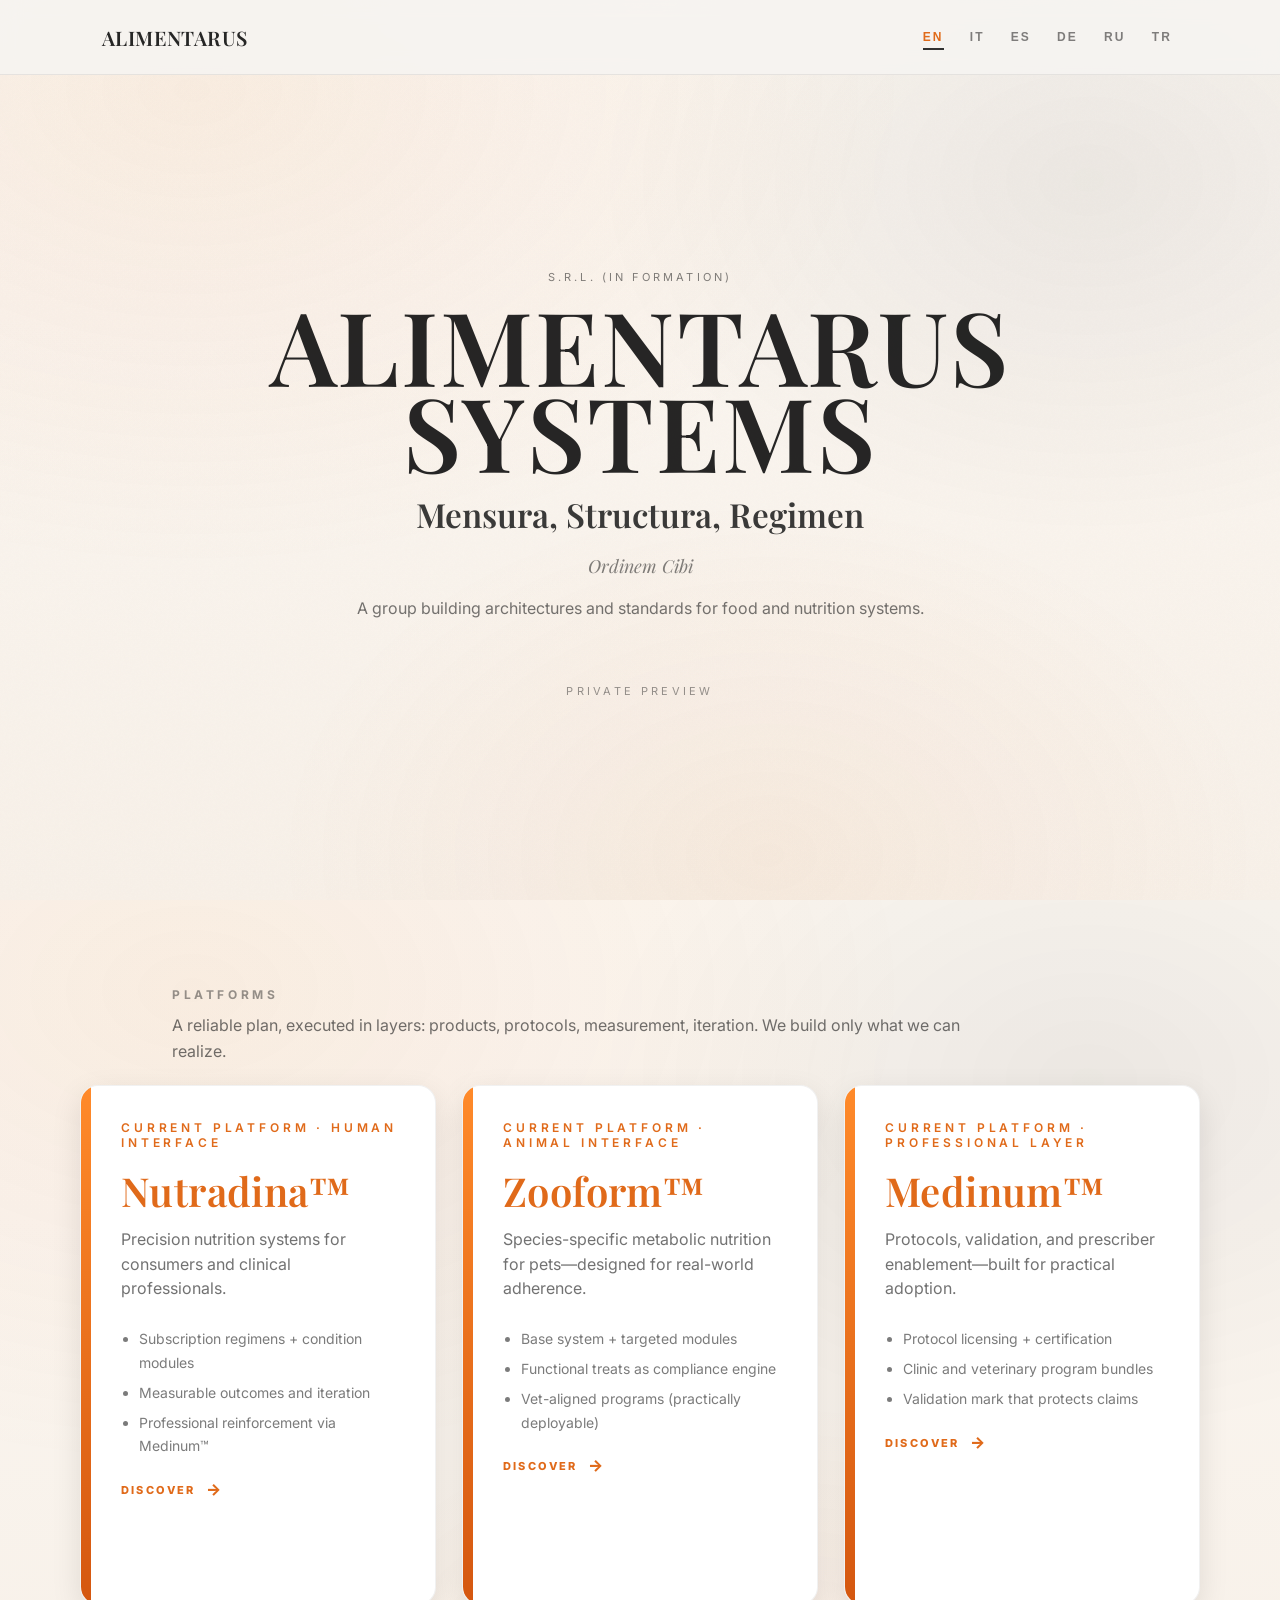
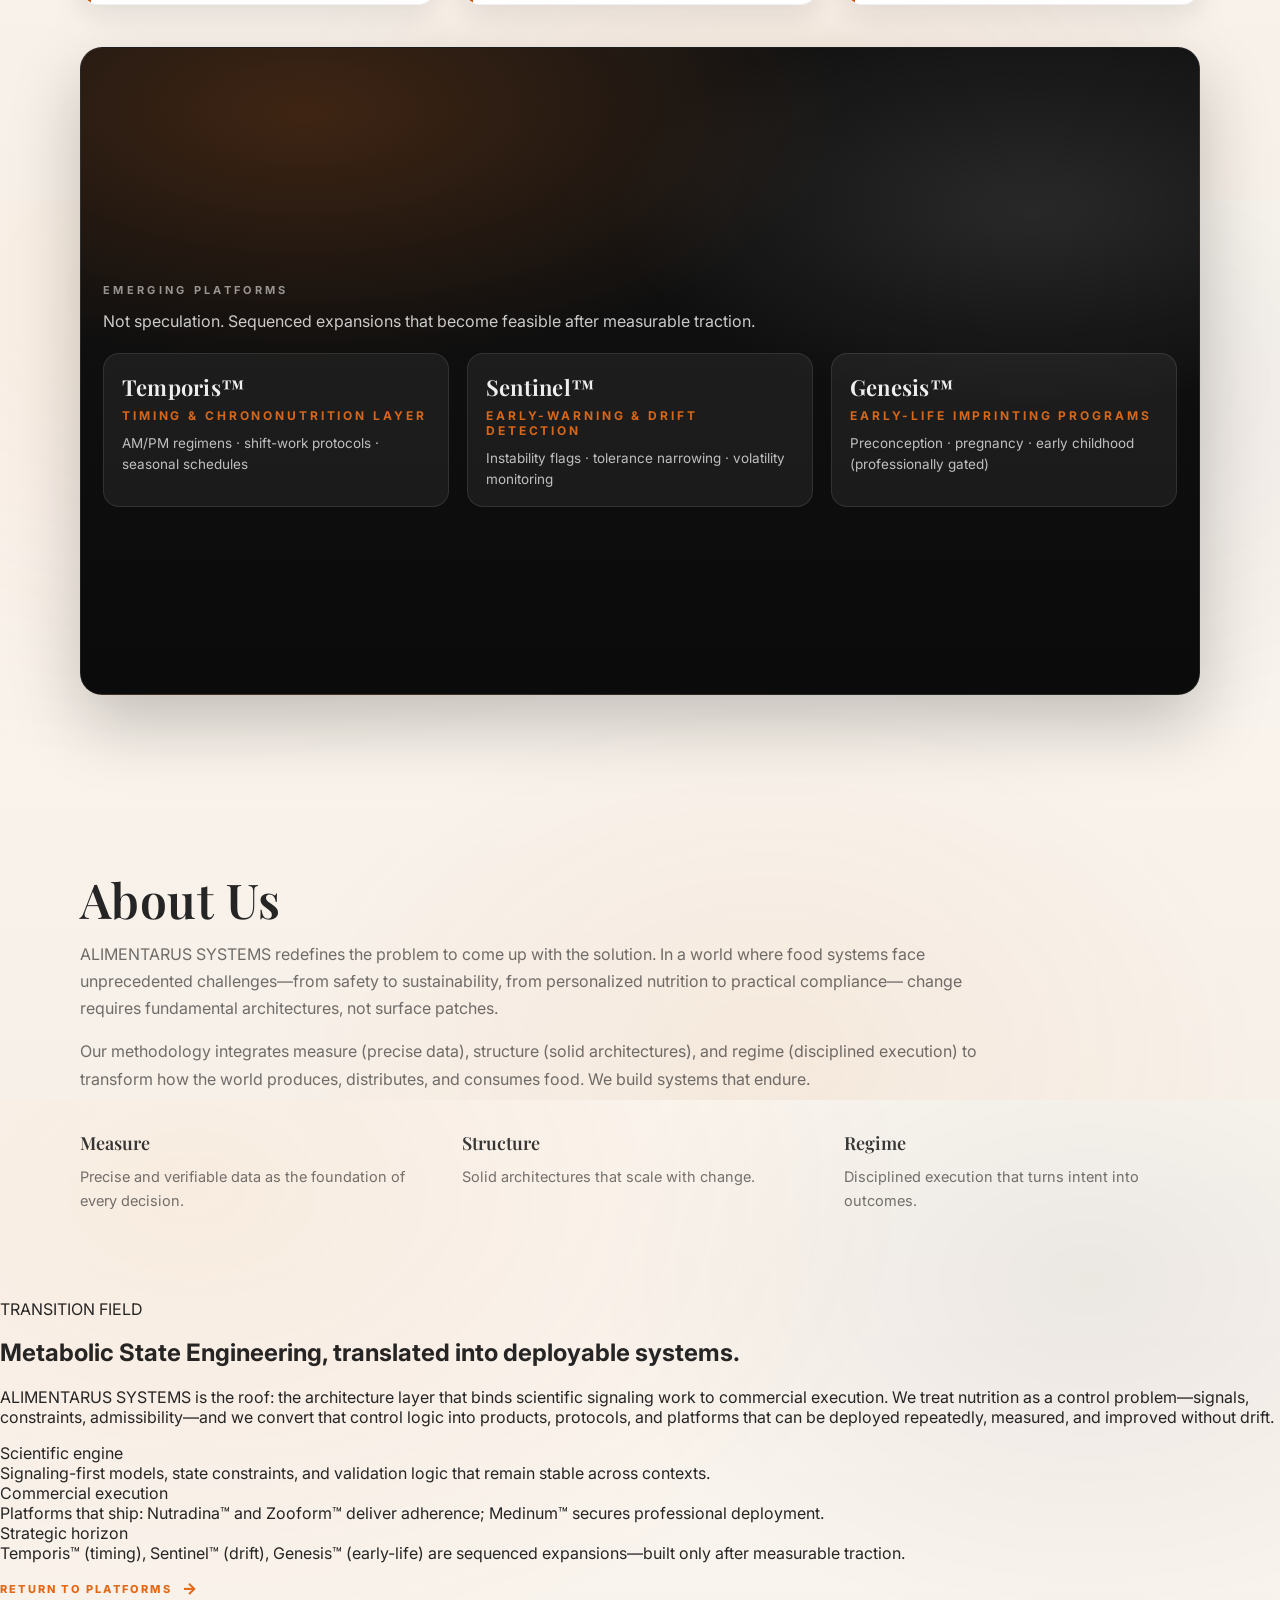
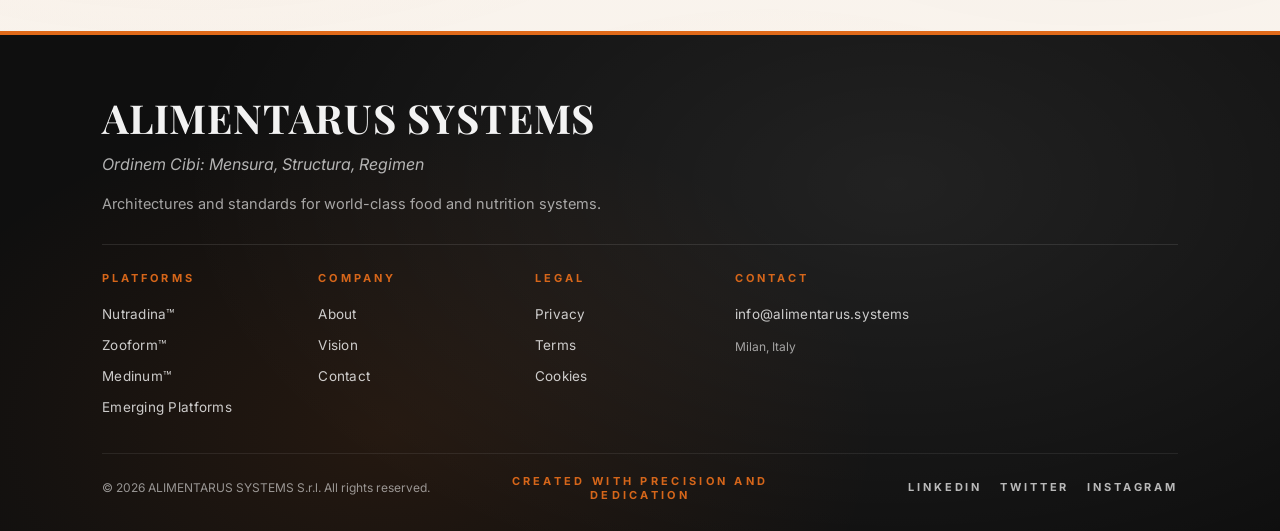
==== new.html @ 2859946a "Update new.html" ====
<!-- UPDATED index.html (EN / IT / ES / DE / RU / TR) -->
<!doctype html>
<html lang="en">
<head>
  <meta charset="utf-8" />
  <meta name="viewport" content="width=device-width, initial-scale=1" />
  <title>Alimentarus Systems</title>
  <meta name="description" content="Architectures and standards for world-class food and nutrition systems." />
  <meta http-equiv="Content-Language" content="en, it, es, de, ru, tr">

  <link rel="preconnect" href="https://fonts.googleapis.com">
  <link rel="preconnect" href="https://fonts.gstatic.com" crossorigin>
  <link href="https://fonts.googleapis.com/css2?family=Inter:wght@300;400;500;600&family=Playfair+Display:wght@500;600;700&display=swap" rel="stylesheet">

  <link rel="stylesheet" href="assets/style.css">
</head>

<body>
  <div class="topbar">
    <div class="topbar__inner">
      <div class="brand">ALIMENTARUS</div>

      <!-- UPDATED: 6-language switch -->
      <nav class="lang-switch" aria-label="Language">
        <button type="button" data-set-lang="en">EN</button>
        <button type="button" data-set-lang="it">IT</button>
        <button type="button" data-set-lang="es">ES</button>
        <button type="button" data-set-lang="de">DE</button>
        <button type="button" data-set-lang="ru">RU</button>
        <button type="button" data-set-lang="tr">TR</button>
      </nav>
    </div>
  </div>

  <!-- HERO -->
  <header class="hero" id="top">
    <div class="hero__preline">S.R.L. (IN FORMATION)</div>

    <h1 class="hero__title">
      ALIMENTARUS<br/>SYSTEMS
    </h1>

    <div class="hero__motto">Mensura, Structura, Regimen</div>
    <div class="hero__submotto">Ordinem Cibi</div>

    <p class="hero__desc langblock" data-lang="en">
      A group building architectures and standards for food and nutrition systems.
    </p>
    <p class="hero__desc langblock" data-lang="it" hidden>
      Un gruppo che costruisce architetture e standard per sistemi alimentari e nutrizionali.
    </p>
    <p class="hero__desc langblock" data-lang="es" hidden>
      Un grupo que construye arquitecturas y estándares para sistemas alimentarios y de nutrición.
    </p>
    <p class="hero__desc langblock" data-lang="de" hidden>
      Eine Gruppe, die Architekturen und Standards für Ernährungs- und Lebensmittelsysteme entwickelt.
    </p>
    <p class="hero__desc langblock" data-lang="ru" hidden>
      Группа, создающая архитектуры и стандарты для продовольственных и нутриционных систем.
    </p>
    <p class="hero__desc langblock" data-lang="tr" hidden>
      Gıda ve beslenme sistemleri için mimari yapı ve standartlar geliştiren bir grup.
    </p>

    <div class="hero__rule"></div>
    <div class="hero__meta">PRIVATE PREVIEW</div>
  </header>

  <!-- PLATFORMS -->
  <section class="section" id="platforms">
    <div class="section-head">
      <div class="section-kicker">PLATFORMS</div>

      <p class="section-lead langblock" data-lang="en">
        A reliable plan, executed in layers: products, protocols, measurement, iteration. We build only what we can realize.
      </p>
      <p class="section-lead langblock" data-lang="it" hidden>
        Un piano affidabile, realizzato per livelli: prodotti, protocolli, misurazione, iterazione. Costruiamo solo ciò che possiamo realizzare.
      </p>
      <p class="section-lead langblock" data-lang="es" hidden>
        Un plan fiable, ejecutado por capas: productos, protocolos, medición, iteración. Construimos solo lo que podemos materializar.
      </p>
      <p class="section-lead langblock" data-lang="de" hidden>
        Ein verlässlicher Plan in Schichten: Produkte, Protokolle, Messung, Iteration. Wir bauen nur, was wir umsetzen können.
      </p>
      <p class="section-lead langblock" data-lang="ru" hidden>
        Надёжный план, реализуемый слоями: продукты, протоколы, измерения, итерации. Мы строим только то, что можем воплотить.
      </p>
      <p class="section-lead langblock" data-lang="tr" hidden>
        Katmanlı, güvenilir bir plan: ürünler, protokoller, ölçüm, iterasyon. Yalnızca hayata geçirebileceğimiz şeyleri inşa ederiz.
      </p>
    </div>

    <!-- CURRENT: 3 across -->
    <div class="grid-3">
      <article class="card card--accent" id="nutradina">
        <div class="card__inner">
          <div class="card__kicker langblock" data-lang="en">Current platform · Human interface</div>
          <div class="card__kicker langblock" data-lang="it" hidden>Piattaforma attuale · Interfaccia umana</div>
          <div class="card__kicker langblock" data-lang="es" hidden>Plataforma actual · Interfaz humana</div>
          <div class="card__kicker langblock" data-lang="de" hidden>Aktuelle Plattform · Menschliche Schnittstelle</div>
          <div class="card__kicker langblock" data-lang="ru" hidden>Текущая платформа · Интерфейс человека</div>
          <div class="card__kicker langblock" data-lang="tr" hidden>Mevcut platform · İnsan arayüzü</div>

          <h2 class="card__title">Nutradina™</h2>

          <p class="card__lead langblock" data-lang="en">
            Precision nutrition systems for consumers and clinical professionals.
          </p>
          <p class="card__lead langblock" data-lang="it" hidden>
            Sistemi di nutrizione di precisione per consumatori e professionisti clinici.
          </p>
          <p class="card__lead langblock" data-lang="es" hidden>
            Sistemas de nutrición de precisión para consumidores y profesionales clínicos.
          </p>
          <p class="card__lead langblock" data-lang="de" hidden>
            Präzisionsernährungssysteme für Verbraucher und klinische Fachkräfte.
          </p>
          <p class="card__lead langblock" data-lang="ru" hidden>
            Системы точного питания для потребителей и клинических специалистов.
          </p>
          <p class="card__lead langblock" data-lang="tr" hidden>
            Tüketiciler ve klinik profesyoneller için hassas beslenme sistemleri.
          </p>

          <ul class="bizlist langblock" data-lang="en">
            <li>Subscription regimens + condition modules</li>
            <li>Measurable outcomes and iteration</li>
            <li>Professional reinforcement via Medinum™</li>
          </ul>
          <ul class="bizlist langblock" data-lang="it" hidden>
            <li>Regimi in abbonamento + moduli condizione</li>
            <li>Esiti misurabili e iterazione</li>
            <li>Supporto professionale tramite Medinum™</li>
          </ul>
          <ul class="bizlist langblock" data-lang="es" hidden>
            <li>Regímenes por suscripción + módulos por condición</li>
            <li>Resultados medibles e iteración</li>
            <li>Refuerzo profesional vía Medinum™</li>
          </ul>
          <ul class="bizlist langblock" data-lang="de" hidden>
            <li>Abo-Regime + Zustandsmodule</li>
            <li>Messbare Ergebnisse und Iteration</li>
            <li>Fachliche Absicherung über Medinum™</li>
          </ul>
          <ul class="bizlist langblock" data-lang="ru" hidden>
            <li>Подписные режимы + модульные решения по состояниям</li>
            <li>Измеримые результаты и итерации</li>
            <li>Профессиональная поддержка через Medinum™</li>
          </ul>
          <ul class="bizlist langblock" data-lang="tr" hidden>
            <li>Abonelik rejimleri + durum modülleri</li>
            <li>Ölçülebilir sonuçlar ve iterasyon</li>
            <li>Medinum™ ile profesyonel destek</li>
          </ul>

          <a class="cta" href="#about">
            <span class="langblock" data-lang="en">Discover</span>
            <span class="langblock" data-lang="it" hidden>Scopri</span>
            <span class="langblock" data-lang="es" hidden>Descubrir</span>
            <span class="langblock" data-lang="de" hidden>Entdecken</span>
            <span class="langblock" data-lang="ru" hidden>Открыть</span>
            <span class="langblock" data-lang="tr" hidden>Keşfet</span>
            <span class="arrow">→</span>
          </a>
        </div>
      </article>

      <article class="card card--accent" id="zooform">
        <div class="card__inner">
          <div class="card__kicker langblock" data-lang="en">Current platform · Animal interface</div>
          <div class="card__kicker langblock" data-lang="it" hidden>Piattaforma attuale · Interfaccia animale</div>
          <div class="card__kicker langblock" data-lang="es" hidden>Plataforma actual · Interfaz animal</div>
          <div class="card__kicker langblock" data-lang="de" hidden>Aktuelle Plattform · Tierische Schnittstelle</div>
          <div class="card__kicker langblock" data-lang="ru" hidden>Текущая платформа · Интерфейс животных</div>
          <div class="card__kicker langblock" data-lang="tr" hidden>Mevcut platform · Hayvan arayüzü</div>

          <h2 class="card__title">Zooform™</h2>

          <p class="card__lead langblock" data-lang="en">
            Species-specific metabolic nutrition for pets—designed for real-world adherence.
          </p>
          <p class="card__lead langblock" data-lang="it" hidden>
            Nutrizione metabolica specie-specifica per animali da compagnia—progettata per l’aderenza reale.
          </p>
          <p class="card__lead langblock" data-lang="es" hidden>
            Nutrición metabólica específica por especie para mascotas—diseñada para la adherencia real.
          </p>
          <p class="card__lead langblock" data-lang="de" hidden>
            Artspezifische metabolische Ernährung für Haustiere—für echte Alltags-Compliance entwickelt.
          </p>
          <p class="card__lead langblock" data-lang="ru" hidden>
            Видоспецифичное метаболическое питание для домашних животных—с расчётом на реальную приверженность.
          </p>
          <p class="card__lead langblock" data-lang="tr" hidden>
            Evcil hayvanlar için tür-özel metabolik beslenme—gerçek yaşam uyumu için tasarlandı.
          </p>

          <ul class="bizlist langblock" data-lang="en">
            <li>Base system + targeted modules</li>
            <li>Functional treats as compliance engine</li>
            <li>Vet-aligned programs (practically deployable)</li>
          </ul>
          <ul class="bizlist langblock" data-lang="it" hidden>
            <li>Sistema base + moduli mirati</li>
            <li>Snack funzionali come motore di aderenza</li>
            <li>Programmi allineati al veterinario (realizzabili)</li>
          </ul>
          <ul class="bizlist langblock" data-lang="es" hidden>
            <li>Sistema base + módulos específicos</li>
            <li>Premios funcionales como motor de adherencia</li>
            <li>Programas alineados con veterinarios (implementables)</li>
          </ul>
          <ul class="bizlist langblock" data-lang="de" hidden>
            <li>Basissystem + Zielmodule</li>
            <li>Funktionale Treats als Compliance-Motor</li>
            <li>Veterinär-nahe Programme (praktisch umsetzbar)</li>
          </ul>
          <ul class="bizlist langblock" data-lang="ru" hidden>
            <li>Базовая система + целевые модули</li>
            <li>Функциональные лакомства как двигатель приверженности</li>
            <li>Программы, согласованные с ветеринарной практикой</li>
          </ul>
          <ul class="bizlist langblock" data-lang="tr" hidden>
            <li>Temel sistem + hedef modüller</li>
            <li>Uyum motoru olarak fonksiyonel ödüller</li>
            <li>Veteriner uyumlu programlar (pratik uygulanabilir)</li>
          </ul>

          <a class="cta" href="#about">
            <span class="langblock" data-lang="en">Discover</span>
            <span class="langblock" data-lang="it" hidden>Scopri</span>
            <span class="langblock" data-lang="es" hidden>Descubrir</span>
            <span class="langblock" data-lang="de" hidden>Entdecken</span>
            <span class="langblock" data-lang="ru" hidden>Открыть</span>
            <span class="langblock" data-lang="tr" hidden>Keşfet</span>
            <span class="arrow">→</span>
          </a>
        </div>
      </article>

      <article class="card card--accent" id="medinum">
        <div class="card__inner">
          <div class="card__kicker langblock" data-lang="en">Current platform · Professional layer</div>
          <div class="card__kicker langblock" data-lang="it" hidden>Piattaforma attuale · Livello professionale</div>
          <div class="card__kicker langblock" data-lang="es" hidden>Plataforma actual · Capa profesional</div>
          <div class="card__kicker langblock" data-lang="de" hidden>Aktuelle Plattform · Professionelle Ebene</div>
          <div class="card__kicker langblock" data-lang="ru" hidden>Текущая платформа · Профессиональный слой</div>
          <div class="card__kicker langblock" data-lang="tr" hidden>Mevcut platform · Profesyonel katman</div>

          <h2 class="card__title">Medinum™</h2>

          <p class="card__lead langblock" data-lang="en">
            Protocols, validation, and prescriber enablement—built for practical adoption.
          </p>
          <p class="card__lead langblock" data-lang="it" hidden>
            Protocolli, validazione e abilitazione prescrittiva—pensati per un’adozione reale.
          </p>
          <p class="card__lead langblock" data-lang="es" hidden>
            Protocolos, validación y habilitación de prescripción—diseñados para adopción real.
          </p>
          <p class="card__lead langblock" data-lang="de" hidden>
            Protokolle, Validierung und Prescriber-Enablement—für reale Implementierung gebaut.
          </p>
          <p class="card__lead langblock" data-lang="ru" hidden>
            Протоколы, валидация и инструменты для назначений—для практического внедрения.
          </p>
          <p class="card__lead langblock" data-lang="tr" hidden>
            Protokoller, doğrulama ve reçeteleyici yetkilendirme—pratik benimseme için tasarlandı.
          </p>

          <ul class="bizlist langblock" data-lang="en">
            <li>Protocol licensing + certification</li>
            <li>Clinic and veterinary program bundles</li>
            <li>Validation mark that protects claims</li>
          </ul>
          <ul class="bizlist langblock" data-lang="it" hidden>
            <li>Licenza protocolli + certificazione</li>
            <li>Programmi clinici e veterinari</li>
            <li>Marchio di validazione per claim robusti</li>
          </ul>
          <ul class="bizlist langblock" data-lang="es" hidden>
            <li>Licenciamiento de protocolos + certificación</li>
            <li>Paquetes para clínicas y veterinarias</li>
            <li>Sello de validación que protege los claims</li>
          </ul>
          <ul class="bizlist langblock" data-lang="de" hidden>
            <li>Protokoll-Lizenzierung + Zertifizierung</li>
            <li>Programme für Kliniken und Veterinärpraxen</li>
            <li>Validierungszeichen zur Absicherung von Claims</li>
          </ul>
          <ul class="bizlist langblock" data-lang="ru" hidden>
            <li>Лицензирование протоколов + сертификация</li>
            <li>Пакеты для клиник и ветеринарных практик</li>
            <li>Знак валидации для защиты заявлений</li>
          </ul>
          <ul class="bizlist langblock" data-lang="tr" hidden>
            <li>Protokol lisansı + sertifikasyon</li>
            <li>Klinik ve veteriner program paketleri</li>
            <li>İddiaları koruyan doğrulama işareti</li>
          </ul>

          <a class="cta" href="#about">
            <span class="langblock" data-lang="en">Discover</span>
            <span class="langblock" data-lang="it" hidden>Scopri</span>
            <span class="langblock" data-lang="es" hidden>Descubrir</span>
            <span class="langblock" data-lang="de" hidden>Entdecken</span>
            <span class="langblock" data-lang="ru" hidden>Открыть</span>
            <span class="langblock" data-lang="tr" hidden>Keşfet</span>
            <span class="arrow">→</span>
          </a>
        </div>
      </article>
    </div>


<div class="focusband">
  <div class="focusband__inner">
    <!-- EMERGING: smaller vision boxes -->
    <div class="vision">
      <div class="vision__head">
        <div class="vision__kicker">EMERGING PLATFORMS</div>

        <p class="vision__lead langblock" data-lang="en">
          Not speculation. Sequenced expansions that become feasible after measurable traction.
        </p>
        <p class="vision__lead langblock" data-lang="it" hidden>
          Non è speculazione. Estensioni sequenziate, possibili dopo trazione misurabile.
        </p>
        <p class="vision__lead langblock" data-lang="es" hidden>
          No es especulación. Expansiones secuenciadas que se vuelven viables con tracción medible.
        </p>
        <p class="vision__lead langblock" data-lang="de" hidden>
          Keine Spekulation. Sequenzierte Erweiterungen, die nach messbarer Traktion realistisch werden.
        </p>
        <p class="vision__lead langblock" data-lang="ru" hidden>
          Это не спекуляция. Последовательные расширения, становящиеся реализуемыми после измеримой тракции.
        </p>
        <p class="vision__lead langblock" data-lang="tr" hidden>
          Bu bir spekülasyon değil. Ölçülebilir ivmeden sonra uygulanabilir hâle gelen, sıralı genişlemeler.
        </p>
      </div>

      <div class="mini-3">
        <article class="mini">
          <div class="mini__title">Temporis™</div>
          <div class="mini__sub langblock" data-lang="en">Timing & chrononutrition layer</div>
          <div class="mini__sub langblock" data-lang="it" hidden>Livello di timing e crononutrizione</div>
          <div class="mini__sub langblock" data-lang="es" hidden>Capa de timing y crononutrición</div>
          <div class="mini__sub langblock" data-lang="de" hidden>Timing- und Chrononutrition-Ebene</div>
          <div class="mini__sub langblock" data-lang="ru" hidden>Слой тайминга и хрононтриции</div>
          <div class="mini__sub langblock" data-lang="tr" hidden>Zamanlama ve kronobeslenme katmanı</div>

          <div class="mini__bullets langblock" data-lang="en">AM/PM regimens · shift-work protocols · seasonal schedules</div>
          <div class="mini__bullets langblock" data-lang="it" hidden>Regimi AM/PM · protocolli turnisti · schedulazione stagionale</div>
          <div class="mini__bullets langblock" data-lang="es" hidden>Regímenes AM/PM · protocolos para turnos · calendarios estacionales</div>
          <div class="mini__bullets langblock" data-lang="de" hidden>AM/PM-Regime · Schichtarbeit-Protokolle · saisonale Zeitpläne</div>
          <div class="mini__bullets langblock" data-lang="ru" hidden>AM/PM-режимы · протоколы для сменной работы · сезонные расписания</div>
          <div class="mini__bullets langblock" data-lang="tr" hidden>AM/PM rejimleri · vardiya protokolleri · mevsimsel takvimler</div>
        </article>

        <article class="mini">
          <div class="mini__title">Sentinel™</div>
          <div class="mini__sub langblock" data-lang="en">Early-warning & drift detection</div>
          <div class="mini__sub langblock" data-lang="it" hidden>Allerta precoce e deriva metabolica</div>
          <div class="mini__sub langblock" data-lang="es" hidden>Alerta temprana y detección de deriva</div>
          <div class="mini__sub langblock" data-lang="de" hidden>Frühwarnung & Drift-Erkennung</div>
          <div class="mini__sub langblock" data-lang="ru" hidden>Раннее предупреждение и выявление дрейфа</div>
          <div class="mini__sub langblock" data-lang="tr" hidden>Erken uyarı ve sapma tespiti</div>

          <div class="mini__bullets langblock" data-lang="en">Instability flags · tolerance narrowing · volatility monitoring</div>
          <div class="mini__bullets langblock" data-lang="it" hidden>Indicatori instabilità · tolleranza in calo · monitoraggio volatilità</div>
          <div class="mini__bullets langblock" data-lang="es" hidden>Señales de inestabilidad · tolerancia en estrechamiento · monitoreo de volatilidad</div>
          <div class="mini__bullets langblock" data-lang="de" hidden>Instabilitäts-Marker · Toleranzverengung · Volatilitäts-Monitoring</div>
          <div class="mini__bullets langblock" data-lang="ru" hidden>Флаги нестабильности · сужение переносимости · мониторинг волатильности</div>
          <div class="mini__bullets langblock" data-lang="tr" hidden>İstikrarsızlık işaretleri · tolerans daralması · volatilite izleme</div>
        </article>

        <article class="mini">
          <div class="mini__title">Genesis™</div>
          <div class="mini__sub langblock" data-lang="en">Early-life imprinting programs</div>
          <div class="mini__sub langblock" data-lang="it" hidden>Programmi di imprinting precoce</div>
          <div class="mini__sub langblock" data-lang="es" hidden>Programas de impronta temprana</div>
          <div class="mini__sub langblock" data-lang="de" hidden>Programme für frühe Prägung</div>
          <div class="mini__sub langblock" data-lang="ru" hidden>Программы раннего импринтинга</div>
          <div class="mini__sub langblock" data-lang="tr" hidden>Erken dönem iz programları</div>

          <div class="mini__bullets langblock" data-lang="en">Preconception · pregnancy · early childhood (professionally gated)</div>
          <div class="mini__bullets langblock" data-lang="it" hidden>Preconcepimento · gravidanza · prima infanzia (con supervisione)</div>
          <div class="mini__bullets langblock" data-lang="es" hidden>Preconcepción · embarazo · primera infancia (con supervisión profesional)</div>
          <div class="mini__bullets langblock" data-lang="de" hidden>Präkonzeption · Schwangerschaft · frühe Kindheit (professionell geführt)</div>
          <div class="mini__bullets langblock" data-lang="ru" hidden>Прегравидарный период · беременность · раннее детство (под профессиональным контролем)</div>
          <div class="mini__bullets langblock" data-lang="tr" hidden>Gebelik öncesi · gebelik · erken çocukluk (profesyonel kontrollü)</div>
        </article>
      </div>
    </div></div>
      
    </div>
  </section>

  <!-- ABOUT -->
  <section class="section about" id="about">
    <h2 class="about__title langblock" data-lang="en">About Us</h2>
    <h2 class="about__title langblock" data-lang="it" hidden>Chi siamo</h2>
    <h2 class="about__title langblock" data-lang="es" hidden>Quiénes somos</h2>
    <h2 class="about__title langblock" data-lang="de" hidden>Über uns</h2>
    <h2 class="about__title langblock" data-lang="ru" hidden>О нас</h2>
    <h2 class="about__title langblock" data-lang="tr" hidden>Hakkımızda</h2>

    <div class="about__copy langblock" data-lang="en">
      <p>
        ALIMENTARUS SYSTEMS redefines the problem to come up with the solution. In a world where food systems face
        unprecedented challenges—from safety to sustainability, from personalized nutrition to practical compliance—
        change requires fundamental architectures, not surface patches.
      </p>
      <p>
        Our methodology integrates measure (precise data), structure (solid architectures), and regime (disciplined
        execution) to transform how the world produces, distributes, and consumes food. We build systems that endure.
      </p>
    </div>

    <div class="about__copy langblock" data-lang="it" hidden>
      <p>
        ALIMENTARUS SYSTEMS ridefinisce il problema per arrivare alla soluzione. In un mondo in cui i sistemi alimentari
        affrontano sfide senza precedenti—dalla sicurezza alla sostenibilità, dalla nutrizione personalizzata alla compliance reale—
        il cambiamento richiede architetture fondamentali, non correzioni superficiali.
      </p>
      <p>
        La nostra metodologia integra misura (dati precisi), struttura (architetture solide) e regime (esecuzione disciplinata)
        per trasformare come il mondo produce, distribuisce e consuma cibo. Costruiamo sistemi che durano.
      </p>
    </div>

    <div class="about__copy langblock" data-lang="es" hidden>
      <p>
        ALIMENTARUS SYSTEMS redefine el problema para llegar a la solución. En un mundo donde los sistemas alimentarios
        afrontan desafíos sin precedentes—de la seguridad a la sostenibilidad, de la nutrición personalizada a la adherencia práctica—
        el cambio requiere arquitecturas fundamentales, no parches superficiales.
      </p>
      <p>
        Nuestra metodología integra medida (datos precisos), estructura (arquitecturas sólidas) y régimen (ejecución disciplinada)
        para transformar cómo el mundo produce, distribuye y consume alimentos. Construimos sistemas que perduran.
      </p>
    </div>

    <div class="about__copy langblock" data-lang="de" hidden>
      <p>
        ALIMENTARUS SYSTEMS definiert das Problem neu, um zur Lösung zu kommen. In einer Welt, in der Lebensmittelsysteme
        beispiellosen Herausforderungen begegnen—von Sicherheit bis Nachhaltigkeit, von personalisierter Ernährung bis praktischer Compliance—
        braucht Wandel grundlegende Architekturen, keine oberflächlichen Patches.
      </p>
      <p>
        Unsere Methodik verbindet Messung (präzise Daten), Struktur (solide Architekturen) und Regime (disziplinierte Umsetzung),
        um zu verändern, wie die Welt Lebensmittel produziert, verteilt und konsumiert. Wir bauen Systeme mit Bestand.
      </p>
    </div>

    <div class="about__copy langblock" data-lang="ru" hidden>
      <p>
        ALIMENTARUS SYSTEMS переопределяет постановку задачи, чтобы прийти к решению. В мире, где продовольственные системы
        сталкиваются с беспрецедентными вызовами—от безопасности до устойчивости, от персонализированного питания до практической приверженности—
        изменения требуют фундаментальных архитектур, а не поверхностных «заплаток».
      </p>
      <p>
        Наша методология объединяет меру (точные данные), структуру (надёжные архитектуры) и режим (дисциплинированное исполнение),
        чтобы изменить то, как мир производит, распределяет и потребляет пищу. Мы строим системы, которые выдерживают время.
      </p>
    </div>

    <div class="about__copy langblock" data-lang="tr" hidden>
      <p>
        ALIMENTARUS SYSTEMS, çözüme ulaşmak için problemi yeniden tanımlar. Gıda sistemleri; güvenlikten sürdürülebilirliğe,
        kişiselleştirilmiş beslenmeden pratik uyuma kadar benzeri görülmemiş zorluklarla karşı karşıyayken,
        değişim yüzeysel yamalarla değil, temel mimarilerle gelir.
      </p>
      <p>
        Metodolojimiz; ölçüm (kesin veri), yapı (sağlam mimari) ve rejimi (disiplinli icra) birleştirerek,
        dünyanın gıdayı üretme, dağıtma ve tüketme biçimini dönüştürür. Dayanan sistemler kurarız.
      </p>
    </div>

    <div class="tri" aria-label="Three pillars">
      <div class="tri__item">
        <h4>Measure</h4>
        <p class="langblock" data-lang="en">Precise and verifiable data as the foundation of every decision.</p>
        <p class="langblock" data-lang="it" hidden>Dati precisi e verificabili come fondamento di ogni decisione.</p>
        <p class="langblock" data-lang="es" hidden>Datos precisos y verificables como base de cada decisión.</p>
        <p class="langblock" data-lang="de" hidden>Präzise, überprüfbare Daten als Fundament jeder Entscheidung.</p>
        <p class="langblock" data-lang="ru" hidden>Точные и проверяемые данные как основа каждого решения.</p>
        <p class="langblock" data-lang="tr" hidden>Her kararın temeli olarak kesin ve doğrulanabilir veri.</p>
      </div>

      <div class="tri__item">
        <h4>Structure</h4>
        <p class="langblock" data-lang="en">Solid architectures that scale with change.</p>
        <p class="langblock" data-lang="it" hidden>Architetture solide che scalano con il cambiamento.</p>
        <p class="langblock" data-lang="es" hidden>Arquitecturas sólidas que escalan con el cambio.</p>
        <p class="langblock" data-lang="de" hidden>Solide Architekturen, die mit Veränderung skalieren.</p>
        <p class="langblock" data-lang="ru" hidden>Надёжные архитектуры, масштабируемые вместе с изменениями.</p>
        <p class="langblock" data-lang="tr" hidden>Değişimle birlikte ölçeklenen sağlam mimariler.</p>
      </div>

      <div class="tri__item">
        <h4>Regime</h4>
        <p class="langblock" data-lang="en">Disciplined execution that turns intent into outcomes.</p>
        <p class="langblock" data-lang="it" hidden>Esecuzione disciplinata che trasforma l’intento in risultati.</p>
        <p class="langblock" data-lang="es" hidden>Ejecución disciplinada que convierte la intención en resultados.</p>
        <p class="langblock" data-lang="de" hidden>Disziplinierte Umsetzung, die Absicht in Ergebnisse übersetzt.</p>
        <p class="langblock" data-lang="ru" hidden>Дисциплинированное исполнение, превращающее замысел в результаты.</p>
        <p class="langblock" data-lang="tr" hidden>Niyeti sonuca dönüştüren disiplinli icra.</p>
      </div>
    </div>
  </section>

<!-- TRANSITION FIELD (Hero before footer) -->
<section class="transition" id="transition">
  <div class="transition__inner">
    <div class="transition__kicker">TRANSITION FIELD</div>

    <h2 class="transition__title langblock" data-lang="en">
      Metabolic State Engineering, translated into deployable systems.
    </h2>
    <h2 class="transition__title langblock" data-lang="it" hidden>
      Ingegneria degli stati metabolici, tradotta in sistemi attuabili.
    </h2>
    <h2 class="transition__title langblock" data-lang="es" hidden>
      Ingeniería de estados metabólicos, traducida en sistemas desplegables.
    </h2>
    <h2 class="transition__title langblock" data-lang="de" hidden>
      Metabolisches State Engineering, übersetzt in umsetzbare Systeme.
    </h2>
    <h2 class="transition__title langblock" data-lang="ru" hidden>
      Инженерия метаболических состояний, переведённая в внедряемые системы.
    </h2>
    <h2 class="transition__title langblock" data-lang="tr" hidden>
      Metabolik durum mühendisliği; sahaya indirgenmiş, uygulanabilir sistemlere dönüştürülür.
    </h2>

    <p class="transition__lead langblock" data-lang="en">
      ALIMENTARUS SYSTEMS is the roof: the architecture layer that binds scientific signaling work to commercial execution.
      We treat nutrition as a control problem—signals, constraints, admissibility—and we convert that control logic into products,
      protocols, and platforms that can be deployed repeatedly, measured, and improved without drift.
    </p>
    <p class="transition__lead langblock" data-lang="it" hidden>
      ALIMENTARUS SYSTEMS è il tetto: il livello architetturale che lega il lavoro scientifico sui segnali all’esecuzione commerciale.
      Trattiamo la nutrizione come un problema di controllo—segnali, vincoli, ammissibilità—e traduciamo quella logica in prodotti,
      protocolli e piattaforme distribuibili, misurabili e migliorabili senza deriva.
    </p>
    <p class="transition__lead langblock" data-lang="es" hidden>
      ALIMENTARUS SYSTEMS es el techo: la capa de arquitectura que une el trabajo científico de señales con la ejecución comercial.
      Tratamos la nutrición como un problema de control—señales, restricciones, admisibilidad—y convertimos esa lógica en productos,
      protocolos y plataformas desplegables, medibles y mejorables sin deriva.
    </p>
    <p class="transition__lead langblock" data-lang="de" hidden>
      ALIMENTARUS SYSTEMS ist das Dach: die Architekturebene, die wissenschaftliche Signalarbeit mit kommerzieller Umsetzung verbindet.
      Wir behandeln Ernährung als Regelungsproblem—Signale, Constraints, Admissibilität—und übersetzen diese Logik in Produkte,
      Protokolle und Plattformen, die wiederholt ausrollbar, messbar und ohne Drift weiterentwickelbar sind.
    </p>
    <p class="transition__lead langblock" data-lang="ru" hidden>
      ALIMENTARUS SYSTEMS — это «крыша»: архитектурный слой, который связывает научную работу по сигналингу с коммерческим исполнением.
      Мы рассматриваем питание как задачу управления — сигналы, ограничения, допустимость — и переводим эту логику в продукты,
      протоколы и платформы, которые можно внедрять повторяемо, измерять и улучшать без дрейфа.
    </p>
    <p class="transition__lead langblock" data-lang="tr" hidden>
      ALIMENTARUS SYSTEMS çatı katmandır: bilimsel sinyal çalışmasını ticari icraya bağlayan mimari katman.
      Beslenmeyi bir kontrol problemi olarak ele alırız—sinyaller, kısıtlar, kabul edilebilirlik—ve bu kontrol mantığını,
      tekrarlanabilir şekilde sahaya indirilebilen, ölçülebilen ve sapma oluşturmadan geliştirilebilen ürünlere, protokollere ve platformlara çeviririz.
    </p>

    <div class="transition__grid">
      <div class="tcard">
        <div class="tcard__title langblock" data-lang="en">Scientific engine</div>
        <div class="tcard__title langblock" data-lang="it" hidden>Motore scientifico</div>
        <div class="tcard__title langblock" data-lang="es" hidden>Motor científico</div>
        <div class="tcard__title langblock" data-lang="de" hidden>Wissenschaftlicher Motor</div>
        <div class="tcard__title langblock" data-lang="ru" hidden>Научный двигатель</div>
        <div class="tcard__title langblock" data-lang="tr" hidden>Bilimsel motor</div>

        <div class="tcard__text langblock" data-lang="en">
          Signaling-first models, state constraints, and validation logic that remain stable across contexts.
        </div>
        <div class="tcard__text langblock" data-lang="it" hidden>
          Modelli “signal-first”, vincoli di stato e logica di validazione che restano stabili tra contesti.
        </div>
        <div class="tcard__text langblock" data-lang="es" hidden>
          Modelos signal-first, restricciones de estado y lógica de validación estables entre contextos.
        </div>
        <div class="tcard__text langblock" data-lang="de" hidden>
          Signal-first-Modelle, State-Constraints und Validierungslogik, stabil über Kontexte hinweg.
        </div>
        <div class="tcard__text langblock" data-lang="ru" hidden>
          Модели «signal-first», ограничения состояний и логика валидации, устойчивые между контекстами.
        </div>
        <div class="tcard__text langblock" data-lang="tr" hidden>
          Önce-sinyal yaklaşımı, durum kısıtları ve bağlamlar arası stabil doğrulama mantığı.
        </div>
      </div>

      <div class="tcard">
        <div class="tcard__title langblock" data-lang="en">Commercial execution</div>
        <div class="tcard__title langblock" data-lang="it" hidden>Esecuzione commerciale</div>
        <div class="tcard__title langblock" data-lang="es" hidden>Ejecución comercial</div>
        <div class="tcard__title langblock" data-lang="de" hidden>Kommerzielle Umsetzung</div>
        <div class="tcard__title langblock" data-lang="ru" hidden>Коммерческое исполнение</div>
        <div class="tcard__title langblock" data-lang="tr" hidden>Ticari icra</div>

        <div class="tcard__text langblock" data-lang="en">
          Platforms that ship: Nutradina™ and Zooform™ deliver adherence; Medinum™ secures professional deployment.
        </div>
        <div class="tcard__text langblock" data-lang="it" hidden>
          Piattaforme che vanno sul campo: Nutradina™ e Zooform™ garantiscono aderenza; Medinum™ abilita l’adozione professionale.
        </div>
        <div class="tcard__text langblock" data-lang="es" hidden>
          Plataformas que se despliegan: Nutradina™ y Zooform™ aseguran adherencia; Medinum™ habilita implementación profesional.
        </div>
        <div class="tcard__text langblock" data-lang="de" hidden>
          Plattformen, die ausrollen: Nutradina™ und Zooform™ sichern Compliance; Medinum™ ermöglicht professionelle Implementierung.
        </div>
        <div class="tcard__text langblock" data-lang="ru" hidden>
          Платформы, которые внедряются: Nutradina™ и Zooform™ обеспечивают приверженность; Medinum™ закрепляет профессиональное развертывание.
        </div>
        <div class="tcard__text langblock" data-lang="tr" hidden>
          Sahaya inen platformlar: Nutradina™ ve Zooform™ uyumu taşır; Medinum™ profesyonel uygulamayı güvenceye alır.
        </div>
      </div>

      <div class="tcard">
        <div class="tcard__title langblock" data-lang="en">Strategic horizon</div>
        <div class="tcard__title langblock" data-lang="it" hidden>Orizzonte strategico</div>
        <div class="tcard__title langblock" data-lang="es" hidden>Horizonte estratégico</div>
        <div class="tcard__title langblock" data-lang="de" hidden>Strategischer Horizont</div>
        <div class="tcard__title langblock" data-lang="ru" hidden>Стратегический горизонт</div>
        <div class="tcard__title langblock" data-lang="tr" hidden>Stratejik ufuk</div>

        <div class="tcard__text langblock" data-lang="en">
          Temporis™ (timing), Sentinel™ (drift), Genesis™ (early-life) are sequenced expansions—built only after measurable traction.
        </div>
        <div class="tcard__text langblock" data-lang="it" hidden>
          Temporis™ (timing), Sentinel™ (drift), Genesis™ (early-life) sono espansioni sequenziate—solo dopo trazione misurabile.
        </div>
        <div class="tcard__text langblock" data-lang="es" hidden>
          Temporis™ (timing), Sentinel™ (deriva), Genesis™ (vida temprana) son expansiones secuenciadas—solo con tracción medible.
        </div>
        <div class="tcard__text langblock" data-lang="de" hidden>
          Temporis™ (Timing), Sentinel™ (Drift), Genesis™ (frühe Prägung) sind sequenzierte Erweiterungen—erst nach messbarer Traktion.
        </div>
        <div class="tcard__text langblock" data-lang="ru" hidden>
          Temporis™ (тайминг), Sentinel™ (дрейф), Genesis™ (ранние этапы) — последовательные расширения, только после измеримой тракции.
        </div>
        <div class="tcard__text langblock" data-lang="tr" hidden>
          Temporis™ (zamanlama), Sentinel™ (sapma), Genesis™ (erken yaşam) sıralı genişlemelerdir—yalnızca ölçülebilir ivmeden sonra.
        </div>
      </div>
    </div>

    <div class="transition__cta">
      <a class="cta" href="#platforms">
        <span class="langblock" data-lang="en">Return to platforms</span>
        <span class="langblock" data-lang="it" hidden>Torna alle piattaforme</span>
        <span class="langblock" data-lang="es" hidden>Volver a plataformas</span>
        <span class="langblock" data-lang="de" hidden>Zurück zu den Plattformen</span>
        <span class="langblock" data-lang="ru" hidden>Вернуться к платформам</span>
        <span class="langblock" data-lang="tr" hidden>Platformlara dön</span>
        <span class="arrow">→</span>
      </a>
    </div>
  </div>
</section>

  
  <!-- FOOTER -->
  <footer class="footer" id="footer">
    <div class="footer__inner">
      <h3 class="footer__title">ALIMENTARUS SYSTEMS</h3>
      <p class="footer__subtitle">Ordinem Cibi: Mensura, Structura, Regimen</p>

      <p class="footer__lead langblock" data-lang="en">Architectures and standards for world-class food and nutrition systems.</p>
      <p class="footer__lead langblock" data-lang="it" hidden>Architetture e standard per sistemi alimentari e nutrizionali di livello mondiale.</p>
      <p class="footer__lead langblock" data-lang="es" hidden>Arquitecturas y estándares para sistemas alimentarios y de nutrición de nivel mundial.</p>
      <p class="footer__lead langblock" data-lang="de" hidden>Architekturen und Standards für erstklassige Lebensmittel- und Ernährungssysteme.</p>
      <p class="footer__lead langblock" data-lang="ru" hidden>Архитектуры и стандарты для продовольственных и нутриционных систем мирового уровня.</p>
      <p class="footer__lead langblock" data-lang="tr" hidden>Dünya standartlarında gıda ve beslenme sistemleri için mimari yapı ve standartlar.</p>

      <div class="footer__rule"></div>

      <div class="footer__cols">
        <div class="fcol">
          <h6>Platforms</h6>
          <a href="#nutradina">Nutradina™</a>
          <a href="#zooform">Zooform™</a>
          <a href="#medinum">Medinum™</a>
          <a href="#platforms">Emerging Platforms</a>
        </div>

        <div class="fcol">
          <h6>Company</h6>
          <a href="#about">About</a>
          <a href="#platforms">Vision</a>
          <a href="mailto:info@alimentarus.systems">Contact</a>
        </div>

        <div class="fcol">
          <h6>Legal</h6>
          <a href="#privacy">Privacy</a>
          <a href="#tos">Terms</a>
          <a href="#cookies">Cookies</a>
        </div>

        <div class="fcol">
          <h6>Contact</h6>
          <a href="mailto:info@alimentarus.systems">info@alimentarus.systems</a>
          <small>
            Milan, Italy
          </small>
        </div>
      </div>

      <div class="footer__bottom">
        <div class="copyright">© 2026 ALIMENTARUS SYSTEMS S.r.l. All rights reserved.</div>
        <div class="crafted">Created with precision and dedication</div>
        <div class="social">
          <a href="#linkedin">LinkedIn</a>
          <a href="#twitter">Twitter</a>
          <a href="#instagram">Instagram</a>
        </div>
      </div>
    </div>
  </footer>

  <!-- UPDATED: multilingual controller -->
  <script src="assets/site.js"></script>
</body>
</html>
---- assets/style.css ----
:root{
  --bg:#f6f4f1;
  --paper:#ffffff;
  --ink:#1b1b1b;
  --accent:#e06a1a;
  --accent-2:#c85d14;
  --shadow-soft:0 10px 30px rgba(15,15,15,.10);
  --radius:18px;
  --max:1120px;
}

*{box-sizing:border-box}
html,body{height:100%}
body{
  margin:0;
  background:var(--bg);
  color:var(--ink);
  font-family:Inter,system-ui,-apple-system,Segoe UI,Roboto,Arial,sans-serif;
  -webkit-font-smoothing:antialiased;
  -moz-osx-font-smoothing:grayscale;
}

/* Topbar */
.topbar{
  position:sticky; top:0; z-index:20;
  background:rgba(246,244,241,.86);
  backdrop-filter:blur(10px);
  border-bottom:1px solid rgba(27,27,27,.08);
}
.topbar__inner{
  max-width:var(--max);
  margin:0 auto;
  padding:22px 22px;
  display:flex;
  align-items:center;
  justify-content:space-between;
  gap:18px;
}
.brand{
  font-family:"Playfair Display",serif;
  letter-spacing:.02em;
  font-weight:600;
  font-size:20px;
}
.lang{
  display:flex; align-items:center; gap:10px;
  font-size:12px; letter-spacing:.22em;
  color:rgba(27,27,27,.55);
  text-transform:uppercase;
}
.lang__btn{
  border:0;
  background:transparent;
  color:inherit;
  cursor:pointer;
  padding:6px 6px;
  border-radius:10px;
  font:inherit;
  letter-spacing:inherit;
  text-transform:inherit;
}
.lang__btn.is-active{
  color:rgba(27,27,27,.85);
  font-weight:600;
}
.lang__sep{width:1px;height:14px;background:rgba(27,27,27,.20)}

/* Hero — tuned to your screenshot proportions */
.hero{
  max-width:var(--max);
  margin:0 auto;
  padding:34px 22px 0;
}
.hero__preline{
  text-align:center;
  color:rgba(27,27,27,.55);
  letter-spacing:.28em;
  text-transform:uppercase;
  font-size:11px;
  margin-top:26px;
}
.hero__title{
  margin:18px auto 0;
  text-align:center;
  font-family:"Playfair Display",serif;
  font-weight:600;
  line-height:.84;
  letter-spacing:.02em;
  font-size:clamp(56px,8vw,112px);
}
.hero__motto{
  margin:18px auto 0;
  text-align:center;
  font-family:"Playfair Display",serif;
  font-weight:600;
  font-size:clamp(22px,2.6vw,34px);
  color:rgba(27,27,27,.86);
}
.hero__submotto{
  margin:18px auto 0;
  text-align:center;
  font-family:"Playfair Display",serif;
  font-style:italic;
  color:rgba(27,27,27,.55);
  font-size:18px;
}
.hero__desc{
  margin:18px auto 0;
  max-width:620px;
  text-align:center;
  color:rgba(27,27,27,.60);
  font-size:16px;
  line-height:1.55;
}
.hero__rule{
  margin:40px auto 0;
  height:1px;
  background:rgba(27,27,27,.12);
  max-width:880px;
}
.hero__meta{
  margin:22px auto 34px;
  text-align:center;
  color:rgba(27,27,27,.45);
  font-size:11px;
  letter-spacing:.30em;
  text-transform:uppercase;
}

/* Sections */
.section{
  max-width:var(--max);
  margin:0 auto;
  padding:28px 22px;
}

/* Cards */
.grid-2{display:grid;grid-template-columns:1fr 1fr;gap:30px;align-items:stretch}
@media (max-width:980px){.grid-2{grid-template-columns:1fr}}
.card{
  background:var(--paper);
  border:1px solid rgba(27,27,27,.06);
  border-radius:var(--radius);
  box-shadow:var(--shadow-soft);
  overflow:hidden;
  position:relative;
  min-height:520px;
}
.card::before{
  content:"";
  position:absolute;left:0;top:0;bottom:0;width:10px;
  background:linear-gradient(180deg,#ff8a2a,#d45710);
}
.card__inner{padding:34px 36px 26px 40px}
.card__kicker{
  font-size:12px;text-transform:uppercase;letter-spacing:.32em;
  color:var(--accent);font-weight:600;margin-bottom:14px
}
.card__title{
  font-family:"Playfair Display",serif;
  font-weight:600;font-size:40px;letter-spacing:.01em;
  margin:0 0 10px;color:var(--accent)
}
.card__lead{margin:0 0 26px;color:rgba(27,27,27,.62);font-size:16px;line-height:1.55}
.card__body{color:rgba(27,27,27,.58);font-size:15px;line-height:1.70;margin:0 0 26px;max-width:520px}

.pills{display:grid;grid-template-columns:1fr 1fr;gap:18px;margin:22px 0 18px}
.pill{
  background:rgba(224,106,26,.08);
  border:1px solid rgba(224,106,26,.16);
  border-radius:12px;
  padding:14px 16px;
  min-height:58px;
}
.pill strong{display:block;color:var(--accent);font-weight:600;font-size:13px;margin-bottom:4px;letter-spacing:.02em}
.pill span{color:rgba(27,27,27,.55);font-size:13px}

.divider{height:1px;background:rgba(27,27,27,.10);margin:22px 0 16px}
.meta-label{font-size:12px;letter-spacing:.26em;text-transform:uppercase;color:rgba(27,27,27,.42);margin-bottom:8px}
.meta-line{font-size:13px;color:rgba(27,27,27,.65);letter-spacing:.04em}
.cta{
  display:inline-flex;align-items:center;gap:10px;margin-top:22px;
  font-size:13px;letter-spacing:.22em;text-transform:uppercase;
  color:var(--accent);text-decoration:none;font-weight:700
}
.cta:hover{color:var(--accent-2)}
.cta .arrow{font-size:16px;position:relative;top:-1px}

/* About */
.about{padding-top:10px;padding-bottom:40px}
.about__title{
  font-family:"Playfair Display",serif;
  font-weight:600;font-size:48px;margin:0 0 10px;letter-spacing:.01em
}
.about__copy{max-width:900px;color:rgba(27,27,27,.62);line-height:1.70;font-size:16px}
.about__copy p{margin:0 0 16px}

.tri{display:grid;grid-template-columns:1fr 1fr 1fr;gap:26px;margin-top:28px;padding-top:10px}
@media (max-width:980px){.tri{grid-template-columns:1fr}}
.tri__item h4{
  margin:0 0 10px;
  font-family:"Playfair Display",serif;
  font-weight:600;font-size:18px;color:rgba(27,27,27,.88)
}
.tri__item p{margin:0;color:rgba(27,27,27,.60);line-height:1.65;font-size:14.5px}

/* Tiles */
.tiles{margin-top:34px;padding-top:22px;border-top:1px solid rgba(27,27,27,.10)}
.tiles__row{display:grid;grid-template-columns:repeat(5,1fr);gap:22px;align-items:stretch}
@media (max-width:1140px){.tiles__row{grid-template-columns:repeat(3,1fr)}}
@media (max-width:780px){.tiles__row{grid-template-columns:repeat(2,1fr)}}
@media (max-width:520px){.tiles__row{grid-template-columns:1fr}}
.tile{
  background:var(--paper);
  border-radius:18px;
  border:1px solid rgba(27,27,27,.07);
  box-shadow:var(--shadow-soft);
  padding:26px 22px 22px;
  position:relative;
  overflow:hidden;
  min-height:210px;
}
.tile::before{
  content:"";
  position:absolute;left:0;top:0;bottom:0;width:10px;
  background:linear-gradient(180deg,rgba(224,106,26,.35),rgba(224,106,26,.95));
  filter:saturate(1.1);
}
.tile h5{
  margin:0 0 10px;
  font-family:"Playfair Display",serif;
  font-weight:700;font-size:22px;letter-spacing:.01em
}
.tile p{margin:0 0 22px;color:rgba(27,27,27,.60);line-height:1.55;font-size:14.5px;max-width:22ch}
.tile a{
  display:inline-flex;gap:8px;align-items:center;
  font-size:11px;letter-spacing:.28em;text-transform:uppercase;
  text-decoration:none;color:rgba(27,27,27,.45);font-weight:700
}
.tile a:hover{color:rgba(27,27,27,.75)}

.tile--regimen::before{background:linear-gradient(180deg,#ff6a7a,#ff3b57)}
.tile--civitas::before{background:linear-gradient(180deg,#ffcc5a,#ff9f0a)}
.tile--lexalis::before{background:linear-gradient(180deg,#18d6ff,#00a3c4)}
.tile--aevum::before{background:linear-gradient(180deg,#3be7b4,#19b57e)}
.tile--signum::before{background:linear-gradient(180deg,#c78cff,#8a46ff)}

.tile--regimen h5{color:#ff4b63}
.tile--civitas h5{color:#ff9f0a}
.tile--lexalis h5{color:#00a3c4}
.tile--aevum h5{color:#19b57e}
.tile--signum h5{color:#8a46ff}

/* Footer */
.footer{
  margin-top:28px;
  background:
    radial-gradient(1200px 700px at 70% 30%, rgba(255,255,255,.08), transparent 60%),
    radial-gradient(900px 600px at 30% 80%, rgba(224,106,26,.10), transparent 55%),
    #0f0f0f;
  color:rgba(255,255,255,.86);
  border-top:4px solid var(--accent);
}
.footer__inner{max-width:var(--max);margin:0 auto;padding:56px 22px 28px}
.footer__title{
  font-family:"Playfair Display",serif;font-weight:700;letter-spacing:.02em;
  font-size:40px;margin:0 0 10px;color:rgba(255,255,255,.95)
}
.footer__subtitle{margin:0 0 18px;color:rgba(255,255,255,.68);font-style:italic;font-size:16px}
.footer__lead{margin:0 0 28px;color:rgba(255,255,255,.62);max-width:560px;line-height:1.65;font-size:14.5px}
.footer__rule{height:1px;background:rgba(255,255,255,.10);margin:26px 0 26px}

.footer__cols{display:grid;grid-template-columns:1.2fr 1.2fr 1.1fr 1.1fr 1.5fr;gap:22px}
@media (max-width:980px){.footer__cols{grid-template-columns:1fr 1fr}}
@media (max-width:520px){.footer__cols{grid-template-columns:1fr}}
.fcol h6{
  margin:0 0 14px;font-size:11px;letter-spacing:.28em;text-transform:uppercase;
  color:rgba(224,106,26,.95)
}
.fcol a{
  display:block;text-decoration:none;color:rgba(255,255,255,.78);
  padding:7px 0;font-size:13.5px;letter-spacing:.02em
}
.fcol a:hover{color:rgba(255,255,255,.95)}
.fcol small{display:block;color:rgba(255,255,255,.60);font-size:12px;line-height:1.55;margin-top:8px}

.footer__bottom{
  display:grid;grid-template-columns:1fr 1fr 1fr;gap:18px;align-items:center;
  padding-top:18px;border-top:1px solid rgba(255,255,255,.08);margin-top:30px
}
@media (max-width:980px){.footer__bottom{grid-template-columns:1fr;text-align:left}}
.copyright{color:rgba(255,255,255,.55);font-size:12px}
.crafted{
  text-align:center;color:rgba(224,106,26,.95);
  font-size:11px;letter-spacing:.30em;text-transform:uppercase;font-weight:700
}
@media (max-width:980px){.crafted{text-align:left}}
.social{text-align:right;display:flex;justify-content:flex-end;gap:18px}
@media (max-width:980px){.social{justify-content:flex-start}}
.social a{
  text-decoration:none;color:rgba(255,255,255,.70);
  font-size:11px;letter-spacing:.26em;text-transform:uppercase;font-weight:700;padding:8px 0
}
.social a:hover{color:rgba(255,255,255,.95)}

/* small utilities */
.spacer-1{height:10px}

/* kunter */

/* HERO: lock to true vertical center */
.hero{
  max-width:var(--max);
  margin:0 auto;
  padding:0 22px;
  min-height:calc(100vh - 74px); /* 74px ≈ topbar height */
  display:flex;
  flex-direction:column;
  justify-content:center;
  align-items:center;
}

.section-head{margin-bottom:18px}
.section-kicker{
  font-size:12px;letter-spacing:.30em;text-transform:uppercase;
  color:rgba(27,27,27,.45);font-weight:700;margin:0 0 10px
}
.section-lead{margin:0;color:rgba(27,27,27,.62);max-width:820px;line-height:1.65}

.grid-3{display:grid;grid-template-columns:repeat(3,1fr);gap:26px}
@media (max-width:1120px){.grid-3{grid-template-columns:1fr}}
.card--accent::before{background:linear-gradient(180deg,#ff8a2a,#d45710)}
.bizlist{margin:16px 0 0;padding:0 0 0 18px;color:rgba(27,27,27,.58);line-height:1.7;font-size:14px}
.bizlist li{margin:6px 0}

.vision{margin-top:26px;padding-top:22px;border-top:1px solid rgba(27,27,27,.10)}
.vision__kicker{
  font-size:11px;letter-spacing:.30em;text-transform:uppercase;
  color:rgba(27,27,27,.42);font-weight:700;margin:0 0 10px
}
.vision__lead{margin:0 0 18px;color:rgba(27,27,27,.60);max-width:860px;line-height:1.65}

.mini-3{display:grid;grid-template-columns:repeat(3,1fr);gap:18px}
@media (max-width:980px){.mini-3{grid-template-columns:1fr}}
.mini{
  background:rgba(255,255,255,.75);
  border:1px solid rgba(27,27,27,.08);
  border-radius:16px;
  box-shadow:0 8px 22px rgba(15,15,15,.07);
  padding:18px 18px 16px;
}
.mini__title{
  font-family:"Playfair Display",serif;
  font-weight:650;
  letter-spacing:.01em;
  font-size:22px;
  margin:0 0 6px;
  color:rgba(27,27,27,.88);
}
.mini__sub{
  font-size:12px;
  letter-spacing:.24em;
  text-transform:uppercase;
  color:rgba(224,106,26,.95);
  font-weight:700;
  margin:0 0 10px;
}
.mini__bullets{
  color:rgba(27,27,27,.60);
  font-size:13.5px;
  line-height:1.55;
}



/* ADD/REPLACE in assets/style.css: multilingual switch (6 buttons) */
.lang-switch{
  display:flex;
  align-items:center;
  gap:14px;
}
.lang-switch button{
  border:0;
  background:transparent;
  cursor:pointer;
  padding:6px 6px;
  border-radius:10px;
  font-size:12px;
  letter-spacing:.18em;
  font-weight:700;
  color:rgba(27,27,27,.55);
  text-transform:uppercase;
}
.lang-switch button.active{
  color:rgba(224,106,26,1);
}


/*  */

/* 0) GLOBAL BACKGROUND — elegant, intelligent, non-flashy
   Add near top of assets/style.css (after :root variables if you have them)
*/
html, body { height: 100%; }
body{
  background:
    radial-gradient(1200px 800px at 15% 10%, rgba(224,106,26,.08), transparent 60%),
    radial-gradient(900px 650px at 85% 20%, rgba(0,0,0,.06), transparent 55%),
    radial-gradient(900px 650px at 60% 95%, rgba(224,106,26,.06), transparent 55%),
    linear-gradient(180deg, #fbf7f1 0%, #faf5ef 35%, #f7f0e8 100%);
  color: rgba(20,20,20,.92);
}

/* subtle paper-grain (high-end print feel) */
body::before{
  content:"";
  position: fixed;
  inset: 0;
  pointer-events: none;
  opacity: .055;
  mix-blend-mode: multiply;
  background-image:
    url("data:image/svg+xml,%3Csvg xmlns='http://www.w3.org/2000/svg' width='120' height='120'%3E%3Cfilter id='n'%3E%3CfeTurbulence type='fractalNoise' baseFrequency='.8' numOctaves='2' stitchTiles='stitch'/%3E%3C/filter%3E%3Crect width='120' height='120' filter='url(%23n)' opacity='.35'/%3E%3C/svg%3E");
  background-size: 220px 220px;
}

/* keep sections breathing more “editorial” */
.section{ padding: 86px 0; }
.section-head{ max-width: 980px; margin: 0 auto 20px; padding: 0 22px; }
.section, .hero, .footer { position: relative; }

/* 1) HOVER / FOCUS — 2px underline (black) done elegantly
   Works for: top nav language buttons, CTAs, footer links, normal anchors
*/

/* All links: default subtle underline that becomes decisive on hover */
a{
  color: inherit;
  text-decoration: none;
  border-bottom: 1px solid transparent;
  transition: border-color .15s ease, transform .15s ease, opacity .15s ease;
}
a:hover{
  border-bottom-color: rgba(10,10,10,.92); /* “2px black” feel without being harsh */
}
a:focus-visible{
  outline: 2px solid rgba(10,10,10,.75);
  outline-offset: 3px;
  border-bottom-color: transparent;
}

/* Language switch: underline on hover + strong active marker */
.lang-switch button{
  position: relative;
  border: 0;
  background: transparent;
  cursor: pointer;
  padding: 8px 6px;
  border-radius: 10px;
  font-size: 12px;
  letter-spacing: .18em;
  font-weight: 700;
  color: rgba(27,27,27,.55);
  text-transform: uppercase;
}
.lang-switch button::after{
  content:"";
  position:absolute;
  left: 6px; right: 6px; bottom: 2px;
  height: 2px;
  background: rgba(10,10,10,.92);
  transform: scaleX(0);
  transform-origin: left;
  transition: transform .16s ease;
  opacity: .90;
}
.lang-switch button:hover::after{ transform: scaleX(1); }
.lang-switch button.active{
  color: rgba(224,106,26,1);
}
.lang-switch button.active::after{
  transform: scaleX(1);
}

/* CTA: keep your orange language but still provide the underline authority */
.cta{
  display: inline-flex;
  align-items: center;
  gap: 10px;
  margin-top: 16px;
  padding-bottom: 2px;
  border-bottom: 2px solid transparent;
  letter-spacing: .20em;
  text-transform: uppercase;
  font-weight: 800;
  font-size: 11px;
  color: rgba(224,106,26,1);
}
.cta:hover{
  border-bottom-color: rgba(10,10,10,.92);
}

/* 2) EMERGING PLATFORMS — make it “second hero”, striking, mid-screen focus
   This turns your Emerging section into a confident pitch-dark/pastel field
*/

/* Wrap emerging area inside a new .focusband */
.focusband{
  max-width: var(--max, 1160px);
  margin: 42px auto 0;
  padding: 44px 22px;
  border-radius: 22px;
  background:
    radial-gradient(900px 420px at 20% 10%, rgba(224,106,26,.22), transparent 60%),
    radial-gradient(760px 360px at 85% 25%, rgba(255,255,255,.10), transparent 55%),
    linear-gradient(180deg, #121212 0%, #0b0b0b 100%);
  color: rgba(255,255,255,.90);
  box-shadow: 0 28px 70px rgba(0,0,0,.22);
  border: 1px solid rgba(255,255,255,.08);
}

/* “exact mid” feel: content centered vertically in a defined viewport slice */
.focusband__inner{
  min-height: 62vh;              /* behaves like a hero */
  display: flex;
  flex-direction: column;
  justify-content: center;
  gap: 18px;
}

.focusband .vision__kicker{
  color: rgba(255,255,255,.55);
}
.focusband .vision__lead{
  color: rgba(255,255,255,.78);
  max-width: 880px;
  font-size: 16px;
  line-height: 1.75;
}

.focusband .mini{
  background: rgba(255,255,255,.06);
  border: 1px solid rgba(255,255,255,.10);
  box-shadow: none;
}
.focusband .mini__title{
  color: rgba(255,255,255,.92);
  font-family: "Playfair Display", serif;
  font-weight: 650;
}
.focusband .mini__sub{
  color: rgba(224,106,26,.95);
}
.focusband .mini__bullets{
  color: rgba(255,255,255,.72);
}

/* make the emerging cards look “confident” */
.mini-3{ margin-top: 14px; }
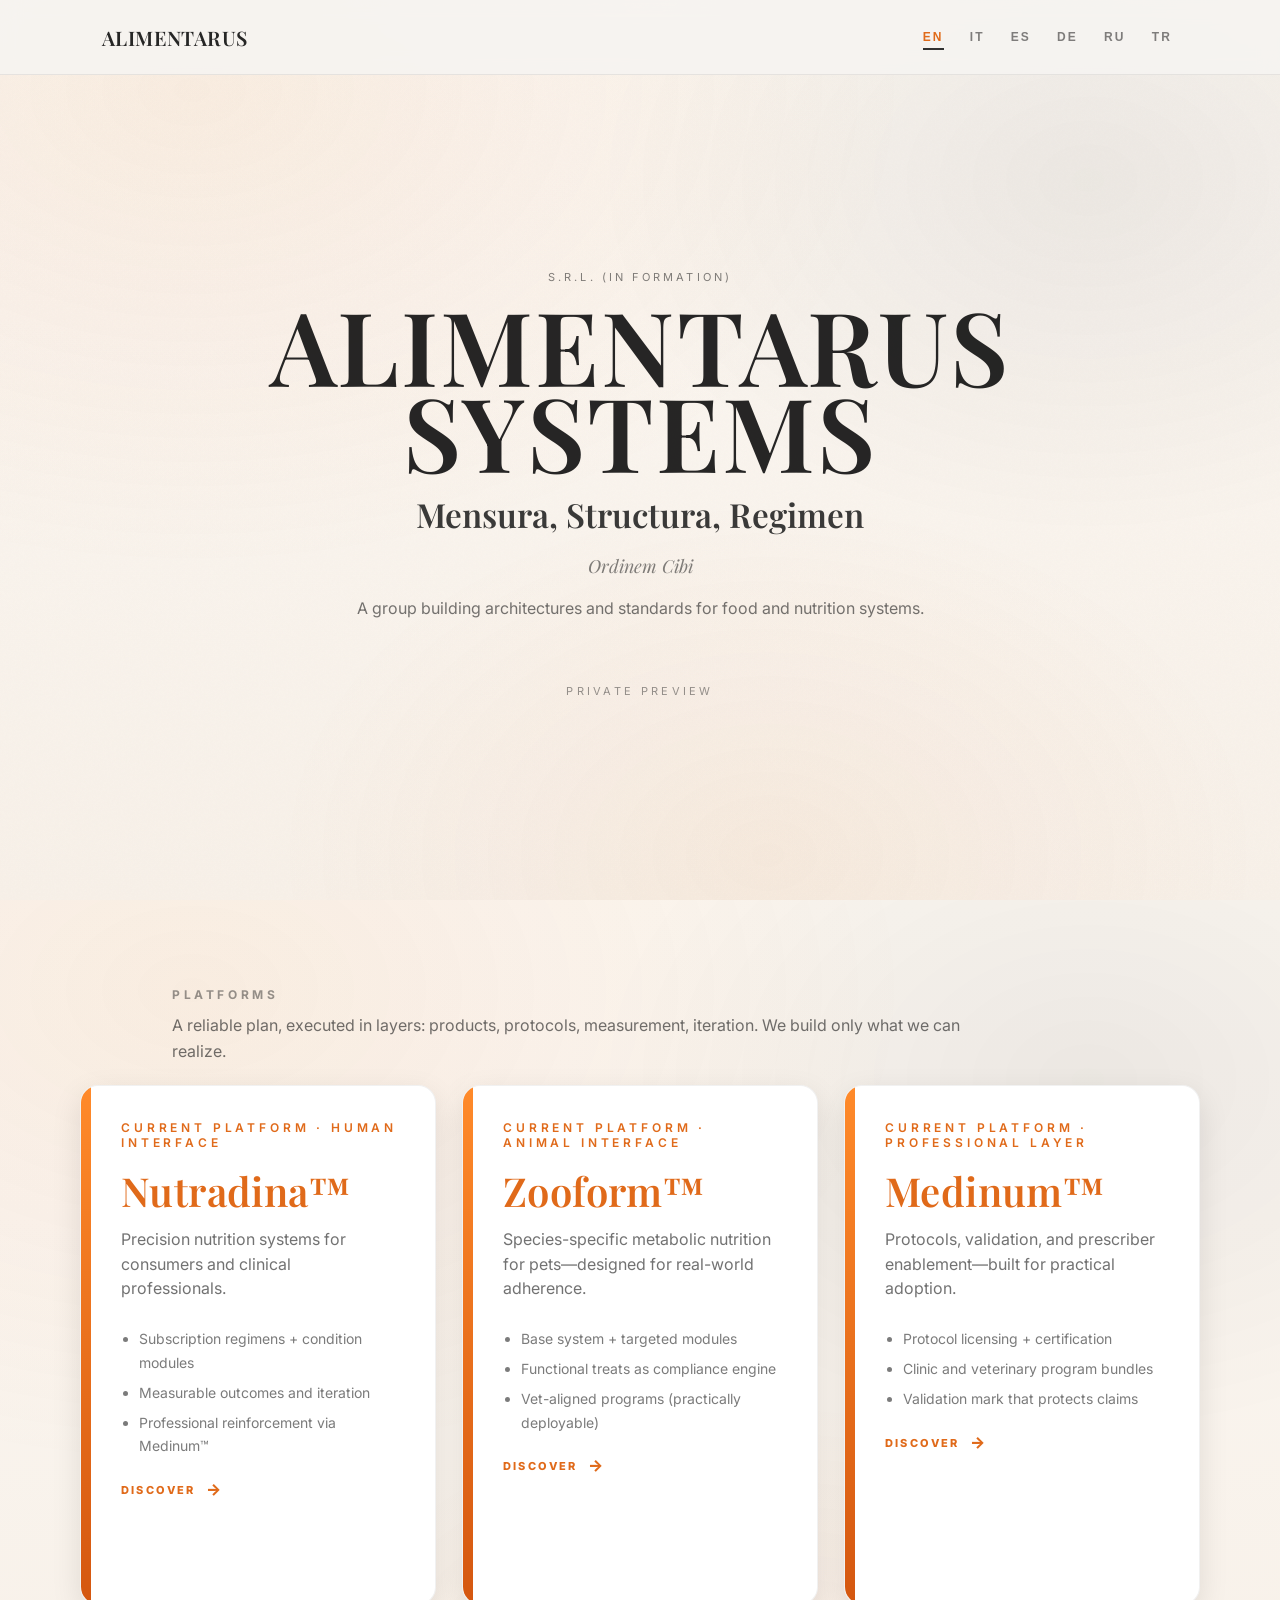
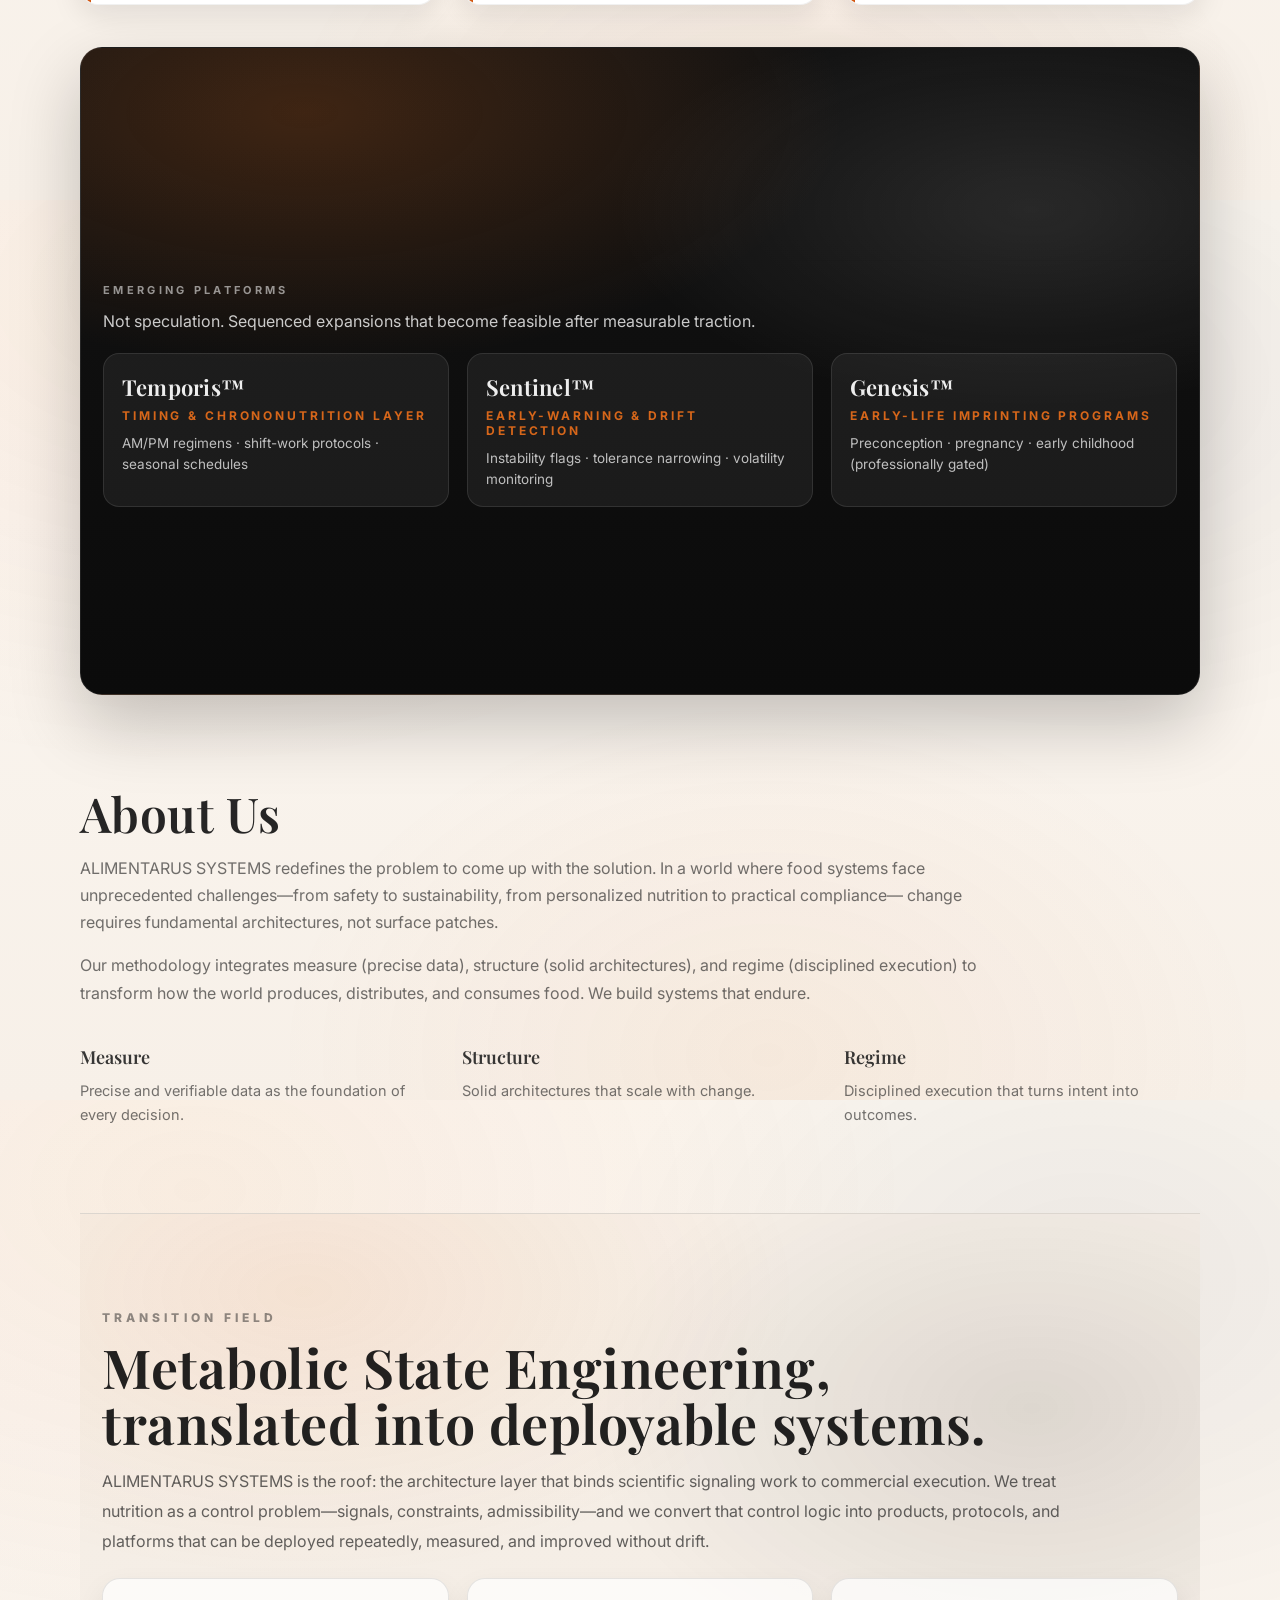
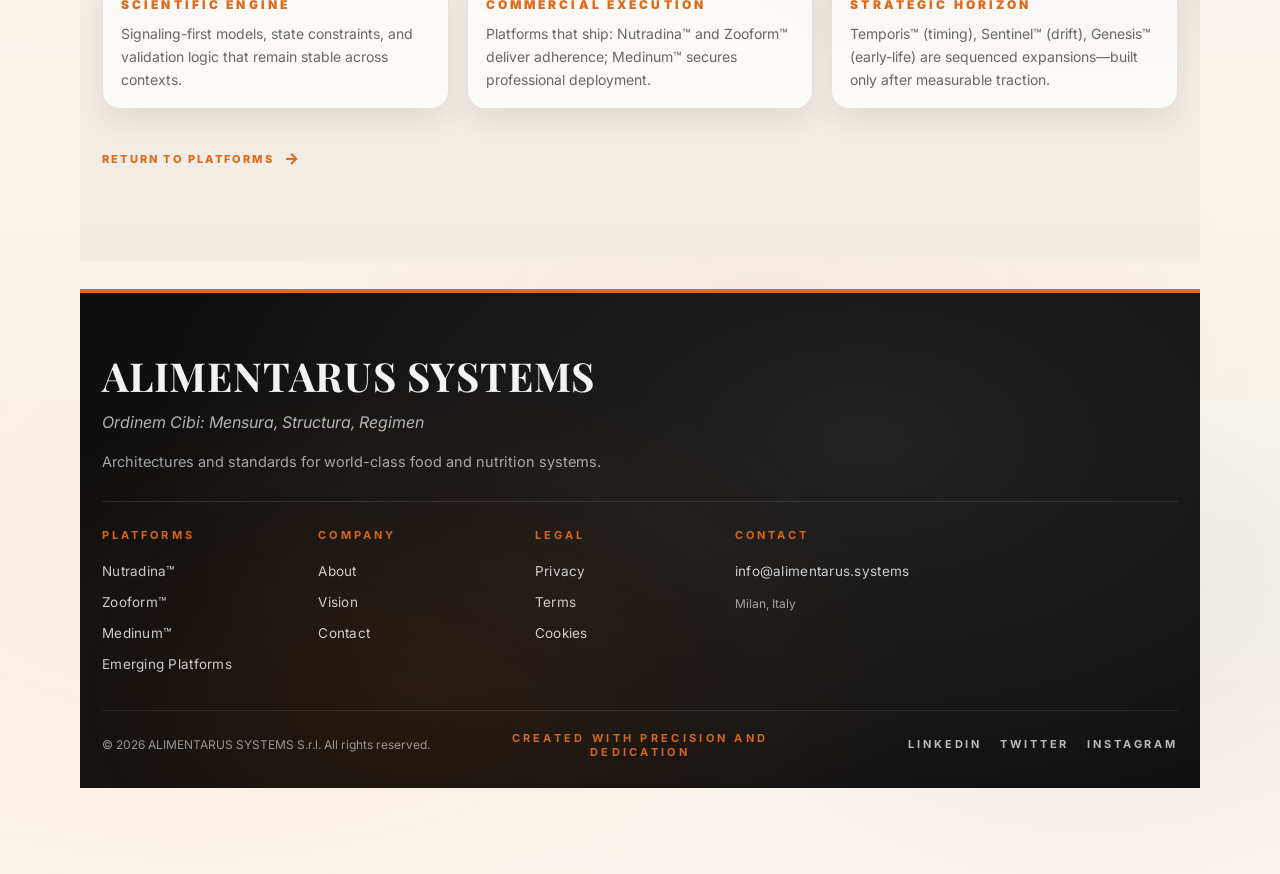
==== commit 1e1eef2d: "Update new.html" ====
--- a/new.html
+++ b/new.html
@@ -313,90 +313,89 @@
       </article>
     </div>
 
-
-<div class="focusband">
-  <div class="focusband__inner">
-    <!-- EMERGING: smaller vision boxes -->
-    <div class="vision">
-      <div class="vision__head">
-        <div class="vision__kicker">EMERGING PLATFORMS</div>
-
-        <p class="vision__lead langblock" data-lang="en">
-          Not speculation. Sequenced expansions that become feasible after measurable traction.
-        </p>
-        <p class="vision__lead langblock" data-lang="it" hidden>
-          Non è speculazione. Estensioni sequenziate, possibili dopo trazione misurabile.
-        </p>
-        <p class="vision__lead langblock" data-lang="es" hidden>
-          No es especulación. Expansiones secuenciadas que se vuelven viables con tracción medible.
-        </p>
-        <p class="vision__lead langblock" data-lang="de" hidden>
-          Keine Spekulation. Sequenzierte Erweiterungen, die nach messbarer Traktion realistisch werden.
-        </p>
-        <p class="vision__lead langblock" data-lang="ru" hidden>
-          Это не спекуляция. Последовательные расширения, становящиеся реализуемыми после измеримой тракции.
-        </p>
-        <p class="vision__lead langblock" data-lang="tr" hidden>
-          Bu bir spekülasyon değil. Ölçülebilir ivmeden sonra uygulanabilir hâle gelen, sıralı genişlemeler.
-        </p>
-      </div>
-
-      <div class="mini-3">
-        <article class="mini">
-          <div class="mini__title">Temporis™</div>
-          <div class="mini__sub langblock" data-lang="en">Timing & chrononutrition layer</div>
-          <div class="mini__sub langblock" data-lang="it" hidden>Livello di timing e crononutrizione</div>
-          <div class="mini__sub langblock" data-lang="es" hidden>Capa de timing y crononutrición</div>
-          <div class="mini__sub langblock" data-lang="de" hidden>Timing- und Chrononutrition-Ebene</div>
-          <div class="mini__sub langblock" data-lang="ru" hidden>Слой тайминга и хрононтриции</div>
-          <div class="mini__sub langblock" data-lang="tr" hidden>Zamanlama ve kronobeslenme katmanı</div>
-
-          <div class="mini__bullets langblock" data-lang="en">AM/PM regimens · shift-work protocols · seasonal schedules</div>
-          <div class="mini__bullets langblock" data-lang="it" hidden>Regimi AM/PM · protocolli turnisti · schedulazione stagionale</div>
-          <div class="mini__bullets langblock" data-lang="es" hidden>Regímenes AM/PM · protocolos para turnos · calendarios estacionales</div>
-          <div class="mini__bullets langblock" data-lang="de" hidden>AM/PM-Regime · Schichtarbeit-Protokolle · saisonale Zeitpläne</div>
-          <div class="mini__bullets langblock" data-lang="ru" hidden>AM/PM-режимы · протоколы для сменной работы · сезонные расписания</div>
-          <div class="mini__bullets langblock" data-lang="tr" hidden>AM/PM rejimleri · vardiya protokolleri · mevsimsel takvimler</div>
-        </article>
-
-        <article class="mini">
-          <div class="mini__title">Sentinel™</div>
-          <div class="mini__sub langblock" data-lang="en">Early-warning & drift detection</div>
-          <div class="mini__sub langblock" data-lang="it" hidden>Allerta precoce e deriva metabolica</div>
-          <div class="mini__sub langblock" data-lang="es" hidden>Alerta temprana y detección de deriva</div>
-          <div class="mini__sub langblock" data-lang="de" hidden>Frühwarnung & Drift-Erkennung</div>
-          <div class="mini__sub langblock" data-lang="ru" hidden>Раннее предупреждение и выявление дрейфа</div>
-          <div class="mini__sub langblock" data-lang="tr" hidden>Erken uyarı ve sapma tespiti</div>
-
-          <div class="mini__bullets langblock" data-lang="en">Instability flags · tolerance narrowing · volatility monitoring</div>
-          <div class="mini__bullets langblock" data-lang="it" hidden>Indicatori instabilità · tolleranza in calo · monitoraggio volatilità</div>
-          <div class="mini__bullets langblock" data-lang="es" hidden>Señales de inestabilidad · tolerancia en estrechamiento · monitoreo de volatilidad</div>
-          <div class="mini__bullets langblock" data-lang="de" hidden>Instabilitäts-Marker · Toleranzverengung · Volatilitäts-Monitoring</div>
-          <div class="mini__bullets langblock" data-lang="ru" hidden>Флаги нестабильности · сужение переносимости · мониторинг волатильности</div>
-          <div class="mini__bullets langblock" data-lang="tr" hidden>İstikrarsızlık işaretleri · tolerans daralması · volatilite izleme</div>
-        </article>
-
-        <article class="mini">
-          <div class="mini__title">Genesis™</div>
-          <div class="mini__sub langblock" data-lang="en">Early-life imprinting programs</div>
-          <div class="mini__sub langblock" data-lang="it" hidden>Programmi di imprinting precoce</div>
-          <div class="mini__sub langblock" data-lang="es" hidden>Programas de impronta temprana</div>
-          <div class="mini__sub langblock" data-lang="de" hidden>Programme für frühe Prägung</div>
-          <div class="mini__sub langblock" data-lang="ru" hidden>Программы раннего импринтинга</div>
-          <div class="mini__sub langblock" data-lang="tr" hidden>Erken dönem iz programları</div>
-
-          <div class="mini__bullets langblock" data-lang="en">Preconception · pregnancy · early childhood (professionally gated)</div>
-          <div class="mini__bullets langblock" data-lang="it" hidden>Preconcepimento · gravidanza · prima infanzia (con supervisione)</div>
-          <div class="mini__bullets langblock" data-lang="es" hidden>Preconcepción · embarazo · primera infancia (con supervisión profesional)</div>
-          <div class="mini__bullets langblock" data-lang="de" hidden>Präkonzeption · Schwangerschaft · frühe Kindheit (professionell geführt)</div>
-          <div class="mini__bullets langblock" data-lang="ru" hidden>Прегравидарный период · беременность · раннее детство (под профессиональным контролем)</div>
-          <div class="mini__bullets langblock" data-lang="tr" hidden>Gebelik öncesi · gebelik · erken çocukluk (profesyonel kontrollü)</div>
-        </article>
-      </div>
-    </div></div>
-      
-    </div>
-  </section>
+    <!-- EMERGING (second-hero / focus band) -->
+    <div class="focusband" id="emerging">
+      <div class="focusband__inner">
+        <div class="vision">
+          <div class="vision__head">
+            <div class="vision__kicker">EMERGING PLATFORMS</div>
+
+            <p class="vision__lead langblock" data-lang="en">
+              Not speculation. Sequenced expansions that become feasible after measurable traction.
+            </p>
+            <p class="vision__lead langblock" data-lang="it" hidden>
+              Non è speculazione. Estensioni sequenziate, possibili dopo trazione misurabile.
+            </p>
+            <p class="vision__lead langblock" data-lang="es" hidden>
+              No es especulación. Expansiones secuenciadas que se vuelven viables con tracción medible.
+            </p>
+            <p class="vision__lead langblock" data-lang="de" hidden>
+              Keine Spekulation. Sequenzierte Erweiterungen, die nach messbarer Traktion realistisch werden.
+            </p>
+            <p class="vision__lead langblock" data-lang="ru" hidden>
+              Это не спекуляция. Последовательные расширения, становящиеся реализуемыми после измеримой тракции.
+            </p>
+            <p class="vision__lead langblock" data-lang="tr" hidden>
+              Bu bir spekülasyon değil. Ölçülebilir ivmeden sonra uygulanabilir hâle gelen, sıralı genişlemeler.
+            </p>
+          </div>
+
+          <div class="mini-3">
+            <article class="mini">
+              <div class="mini__title">Temporis™</div>
+              <div class="mini__sub langblock" data-lang="en">Timing & chrononutrition layer</div>
+              <div class="mini__sub langblock" data-lang="it" hidden>Livello di timing e crononutrizione</div>
+              <div class="mini__sub langblock" data-lang="es" hidden>Capa de timing y crononutrición</div>
+              <div class="mini__sub langblock" data-lang="de" hidden>Timing- und Chrononutrition-Ebene</div>
+              <div class="mini__sub langblock" data-lang="ru" hidden>Слой тайминга и хрононтриции</div>
+              <div class="mini__sub langblock" data-lang="tr" hidden>Zamanlama ve kronobeslenme katmanı</div>
+
+              <div class="mini__bullets langblock" data-lang="en">AM/PM regimens · shift-work protocols · seasonal schedules</div>
+              <div class="mini__bullets langblock" data-lang="it" hidden>Regimi AM/PM · protocolli turnisti · schedulazione stagionale</div>
+              <div class="mini__bullets langblock" data-lang="es" hidden>Regímenes AM/PM · protocolos para turnos · calendarios estacionales</div>
+              <div class="mini__bullets langblock" data-lang="de" hidden>AM/PM-Regime · Schichtarbeit-Protokolle · saisonale Zeitpläne</div>
+              <div class="mini__bullets langblock" data-lang="ru" hidden>AM/PM-режимы · протоколы для сменной работы · сезонные расписания</div>
+              <div class="mini__bullets langblock" data-lang="tr" hidden>AM/PM rejimleri · vardiya protokolleri · mevsimsel takvimler</div>
+            </article>
+
+            <article class="mini">
+              <div class="mini__title">Sentinel™</div>
+              <div class="mini__sub langblock" data-lang="en">Early-warning & drift detection</div>
+              <div class="mini__sub langblock" data-lang="it" hidden>Allerta precoce e deriva metabolica</div>
+              <div class="mini__sub langblock" data-lang="es" hidden>Alerta temprana y detección de deriva</div>
+              <div class="mini__sub langblock" data-lang="de" hidden>Frühwarnung & Drift-Erkennung</div>
+              <div class="mini__sub langblock" data-lang="ru" hidden>Раннее предупреждение и выявление дрейфа</div>
+              <div class="mini__sub langblock" data-lang="tr" hidden>Erken uyarı ve sapma tespiti</div>
+
+              <div class="mini__bullets langblock" data-lang="en">Instability flags · tolerance narrowing · volatility monitoring</div>
+              <div class="mini__bullets langblock" data-lang="it" hidden>Indicatori instabilità · tolleranza in calo · monitoraggio volatilità</div>
+              <div class="mini__bullets langblock" data-lang="es" hidden>Señales de inestabilidad · tolerancia en estrechamiento · monitoreo de volatilidad</div>
+              <div class="mini__bullets langblock" data-lang="de" hidden>Instabilitäts-Marker · Toleranzverengung · Volatilitäts-Monitoring</div>
+              <div class="mini__bullets langblock" data-lang="ru" hidden>Флаги нестабильности · сужение переносимости · мониторинг волатильности</div>
+              <div class="mini__bullets langblock" data-lang="tr" hidden>İstikrarsızlık işaretleri · tolerans daralması · volatilite izleme</div>
+            </article>
+
+            <article class="mini">
+              <div class="mini__title">Genesis™</div>
+              <div class="mini__sub langblock" data-lang="en">Early-life imprinting programs</div>
+              <div class="mini__sub langblock" data-lang="it" hidden>Programmi di imprinting precoce</div>
+              <div class="mini__sub langblock" data-lang="es" hidden>Programas de impronta temprana</div>
+              <div class="mini__sub langblock" data-lang="de" hidden>Programme für frühe Prägung</div>
+              <div class="mini__sub langblock" data-lang="ru" hidden>Программы раннего импринтинга</div>
+              <div class="mini__sub langblock" data-lang="tr" hidden>Erken dönem iz programları</div>
+
+              <div class="mini__bullets langblock" data-lang="en">Preconception · pregnancy · early childhood (professionally gated)</div>
+              <div class="mini__bullets langblock" data-lang="it" hidden>Preconcepimento · gravidanza · prima infanzia (con supervisione)</div>
+              <div class="mini__bullets langblock" data-lang="es" hidden>Preconcepción · embarazo · primera infancia (con supervisión profesional)</div>
+              <div class="mini__bullets langblock" data-lang="de" hidden>Präkonzeption · Schwangerschaft · frühe Kindheit (professionell geführt)</div>
+              <div class="mini__bullets langblock" data-lang="ru" hidden>Прегравидарный период · беременность · раннее детство (под профессиональным контролем)</div>
+              <div class="mini__bullets langblock" data-lang="tr" hidden>Gebelik öncesi · gebelik · erken çocukluk (profesyonel kontrollü)</div>
+            </article>
+          </div>
+        </div>
+      </div>
+    </div>
+
 
   <!-- ABOUT -->
   <section class="section about" id="about">
--- a/assets/style.css
+++ b/assets/style.css
@@ -558,4 +558,220 @@
 /* make the emerging cards look “confident” */
 .mini-3{ margin-top: 14px; }
 
-
+/* 3) TRANSITION FIELD — a hero-like bridge before footer */
+.transition{
+  padding: 96px 0 88px;
+  background:
+    radial-gradient(900px 520px at 20% 12%, rgba(224,106,26,.10), transparent 55%),
+    radial-gradient(820px 520px at 85% 30%, rgba(0,0,0,.10), transparent 55%),
+    linear-gradient(180deg, #f7f0e8 0%, #f3ece4 100%);
+  border-top: 1px solid rgba(27,27,27,.10);
+}
+.transition__inner{
+  max-width: var(--max, 1160px);
+  margin: 0 auto;
+  padding: 0 22px;
+}
+.transition__kicker{
+  font-size: 12px;
+  letter-spacing: .34em;
+  text-transform: uppercase;
+  font-weight: 800;
+  color: rgba(27,27,27,.48);
+  margin: 0 0 14px;
+}
+.transition__title{
+  font-family: "Playfair Display", serif;
+  font-weight: 650;
+  letter-spacing: .01em;
+  line-height: 1.05;
+  margin: 0 0 16px;
+  font-size: clamp(34px, 4.2vw, 58px);
+  color: rgba(15,15,15,.92);
+  max-width: 980px;
+}
+.transition__lead{
+  margin: 0 0 22px;
+  max-width: 980px;
+  font-size: 16px;
+  line-height: 1.85;
+  color: rgba(27,27,27,.68);
+}
+
+/* the three cards: quiet authority */
+.transition__grid{
+  margin-top: 22px;
+  display: grid;
+  grid-template-columns: repeat(3, 1fr);
+  gap: 18px;
+}
+@media (max-width: 980px){
+  .transition__grid{ grid-template-columns: 1fr; }
+}
+.tcard{
+  background: rgba(255,255,255,.70);
+  border: 1px solid rgba(27,27,27,.10);
+  border-radius: 18px;
+  padding: 18px 18px 16px;
+  box-shadow: 0 12px 28px rgba(15,15,15,.08);
+}
+.tcard__title{
+  font-size: 12px;
+  letter-spacing: .26em;
+  text-transform: uppercase;
+  font-weight: 900;
+  color: rgba(224,106,26,1);
+  margin-bottom: 10px;
+}
+.tcard__text{
+  font-size: 14px;
+  line-height: 1.65;
+  color: rgba(27,27,27,.66);
+}
+.transition__cta{
+  margin-top: 24px;
+}
+
+
+/* MASTER CORRECTION */
+
+/* =========================
+   FINAL AUTHORITY OVERRIDES
+   Paste at END of style.css
+   ========================= */
+
+/* A) Background: elegant paper + controlled depth */
+body{
+  background:
+    radial-gradient(1200px 800px at 15% 10%, rgba(224,106,26,.08), transparent 60%),
+    radial-gradient(900px 650px at 85% 20%, rgba(0,0,0,.06), transparent 55%),
+    radial-gradient(900px 650px at 60% 95%, rgba(224,106,26,.06), transparent 55%),
+    linear-gradient(180deg, #fbf7f1 0%, #faf5ef 35%, #f7f0e8 100%);
+  color: rgba(20,20,20,.92);
+}
+
+body::before{
+  content:"";
+  position: fixed;
+  inset: 0;
+  pointer-events: none;
+  opacity: .055;
+  mix-blend-mode: multiply;
+  background-image:
+    url("data:image/svg+xml,%3Csvg xmlns='http://www.w3.org/2000/svg' width='120' height='120'%3E%3Cfilter id='n'%3E%3CfeTurbulence type='fractalNoise' baseFrequency='.8' numOctaves='2' stitchTiles='stitch'/%3E%3C/filter%3E%3Crect width='120' height='120' filter='url(%23n)' opacity='.35'/%3E%3C/svg%3E");
+  background-size: 220px 220px;
+}
+
+/* B) Links: authoritative underline behavior */
+a{
+  color: inherit;
+  text-decoration: none;
+  border-bottom: 1px solid transparent;
+  transition: border-color .15s ease, opacity .15s ease;
+}
+a:hover{ border-bottom-color: rgba(10,10,10,.92); }
+a:focus-visible{
+  outline: 2px solid rgba(10,10,10,.75);
+  outline-offset: 3px;
+  border-bottom-color: transparent;
+}
+
+/* C) Language switch (EN IT ES DE RU TR): underline on hover + active marker */
+.lang-switch{
+  display:flex;
+  align-items:center;
+  gap:14px;
+}
+.lang-switch button{
+  position: relative;
+  border:0;
+  background:transparent;
+  cursor:pointer;
+  padding:8px 6px;
+  border-radius:10px;
+  font-size:12px;
+  letter-spacing:.18em;
+  font-weight:700;
+  color:rgba(27,27,27,.55);
+  text-transform:uppercase;
+}
+.lang-switch button::after{
+  content:"";
+  position:absolute;
+  left:6px; right:6px; bottom:2px;
+  height:2px;
+  background:rgba(10,10,10,.92);
+  transform:scaleX(0);
+  transform-origin:left;
+  transition:transform .16s ease;
+  opacity:.90;
+}
+.lang-switch button:hover::after{ transform:scaleX(1); }
+.lang-switch button.active{
+  color: rgba(224,106,26,1);
+}
+.lang-switch button.active::after{ transform:scaleX(1); }
+
+/* D) Hero: exact vertical middle (accounts for sticky topbar height) */
+.hero{
+  max-width: var(--max);
+  margin: 0 auto;
+  padding: 0 22px;
+  min-height: calc(100vh - 74px);
+  display:flex;
+  flex-direction:column;
+  justify-content:center;
+  align-items:center;
+}
+
+/* E) Emerging Platforms: second-hero focus band */
+.focusband{
+  max-width: var(--max);
+  margin: 42px auto 0;
+  padding: 44px 22px;
+  border-radius: 22px;
+  background:
+    radial-gradient(900px 420px at 20% 10%, rgba(224,106,26,.22), transparent 60%),
+    radial-gradient(760px 360px at 85% 25%, rgba(255,255,255,.10), transparent 55%),
+    linear-gradient(180deg, #121212 0%, #0b0b0b 100%);
+  color: rgba(255,255,255,.90);
+  box-shadow: 0 28px 70px rgba(0,0,0,.22);
+  border: 1px solid rgba(255,255,255,.08);
+}
+.focusband__inner{
+  min-height: 62vh;
+  display:flex;
+  flex-direction:column;
+  justify-content:center;
+  gap:18px;
+}
+.focusband .vision__kicker{ color: rgba(255,255,255,.55); }
+.focusband .vision__lead{
+  color: rgba(255,255,255,.78);
+  max-width: 880px;
+  font-size: 16px;
+  line-height: 1.75;
+}
+.focusband .mini{
+  background: rgba(255,255,255,.06);
+  border: 1px solid rgba(255,255,255,.10);
+  box-shadow: none;
+}
+.focusband .mini__title{ color: rgba(255,255,255,.92); }
+.focusband .mini__sub{ color: rgba(224,106,26,.95); }
+.focusband .mini__bullets{ color: rgba(255,255,255,.72); }
+
+/* F) Transition Field (pre-footer hero) */
+.transition{
+  padding: 96px 0 88px;
+  background:
+    radial-gradient(900px 520px at 20% 12%, rgba(224,106,26,.10), transparent 55%),
+    radial-gradient(820px 520px at 85% 30%, rgba(0,0,0,.10), transparent 55%),
+    linear-gradient(180deg, #f7f0e8 0%, #f3ece4 100%);
+  border-top: 1px solid rgba(27,27,27,.10);
+}
+.transition__inner{
+  max-width: var(--max);
+  margin: 0 auto;
+  padding: 0 22px;
+}
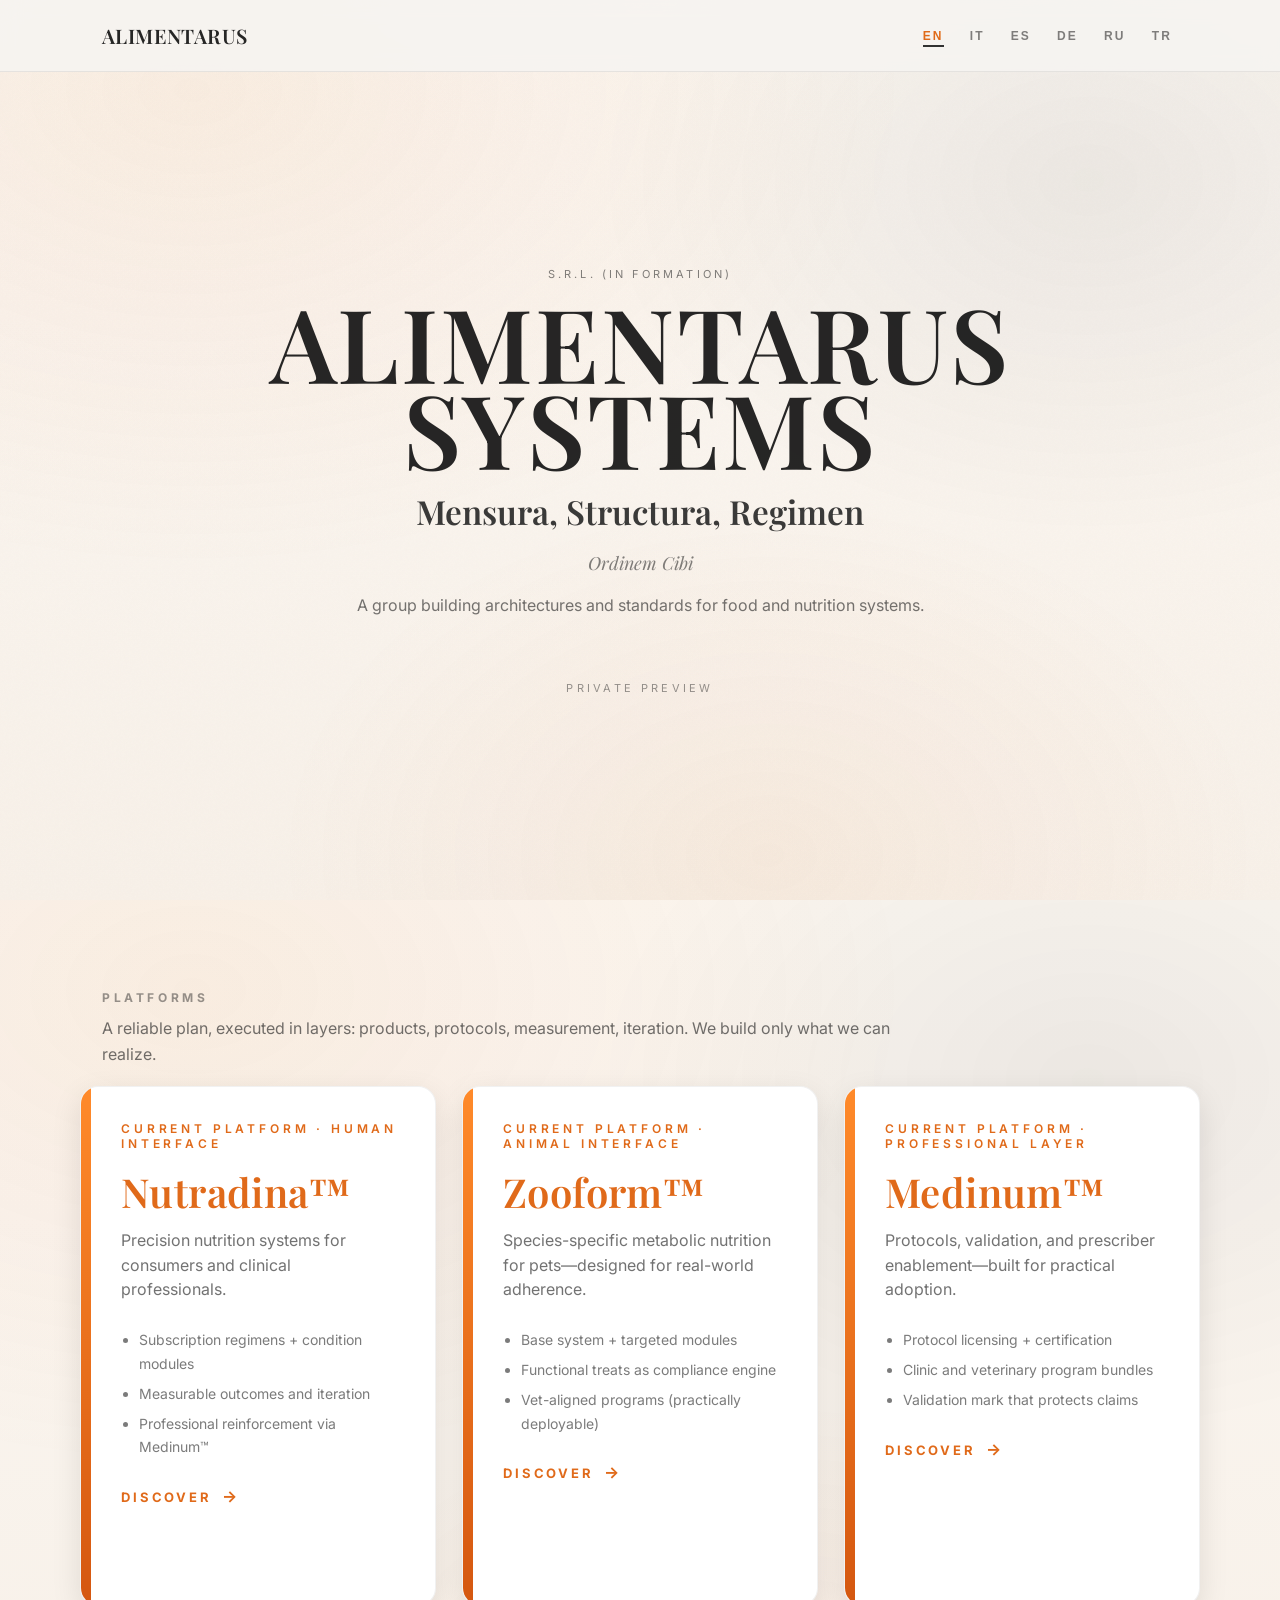
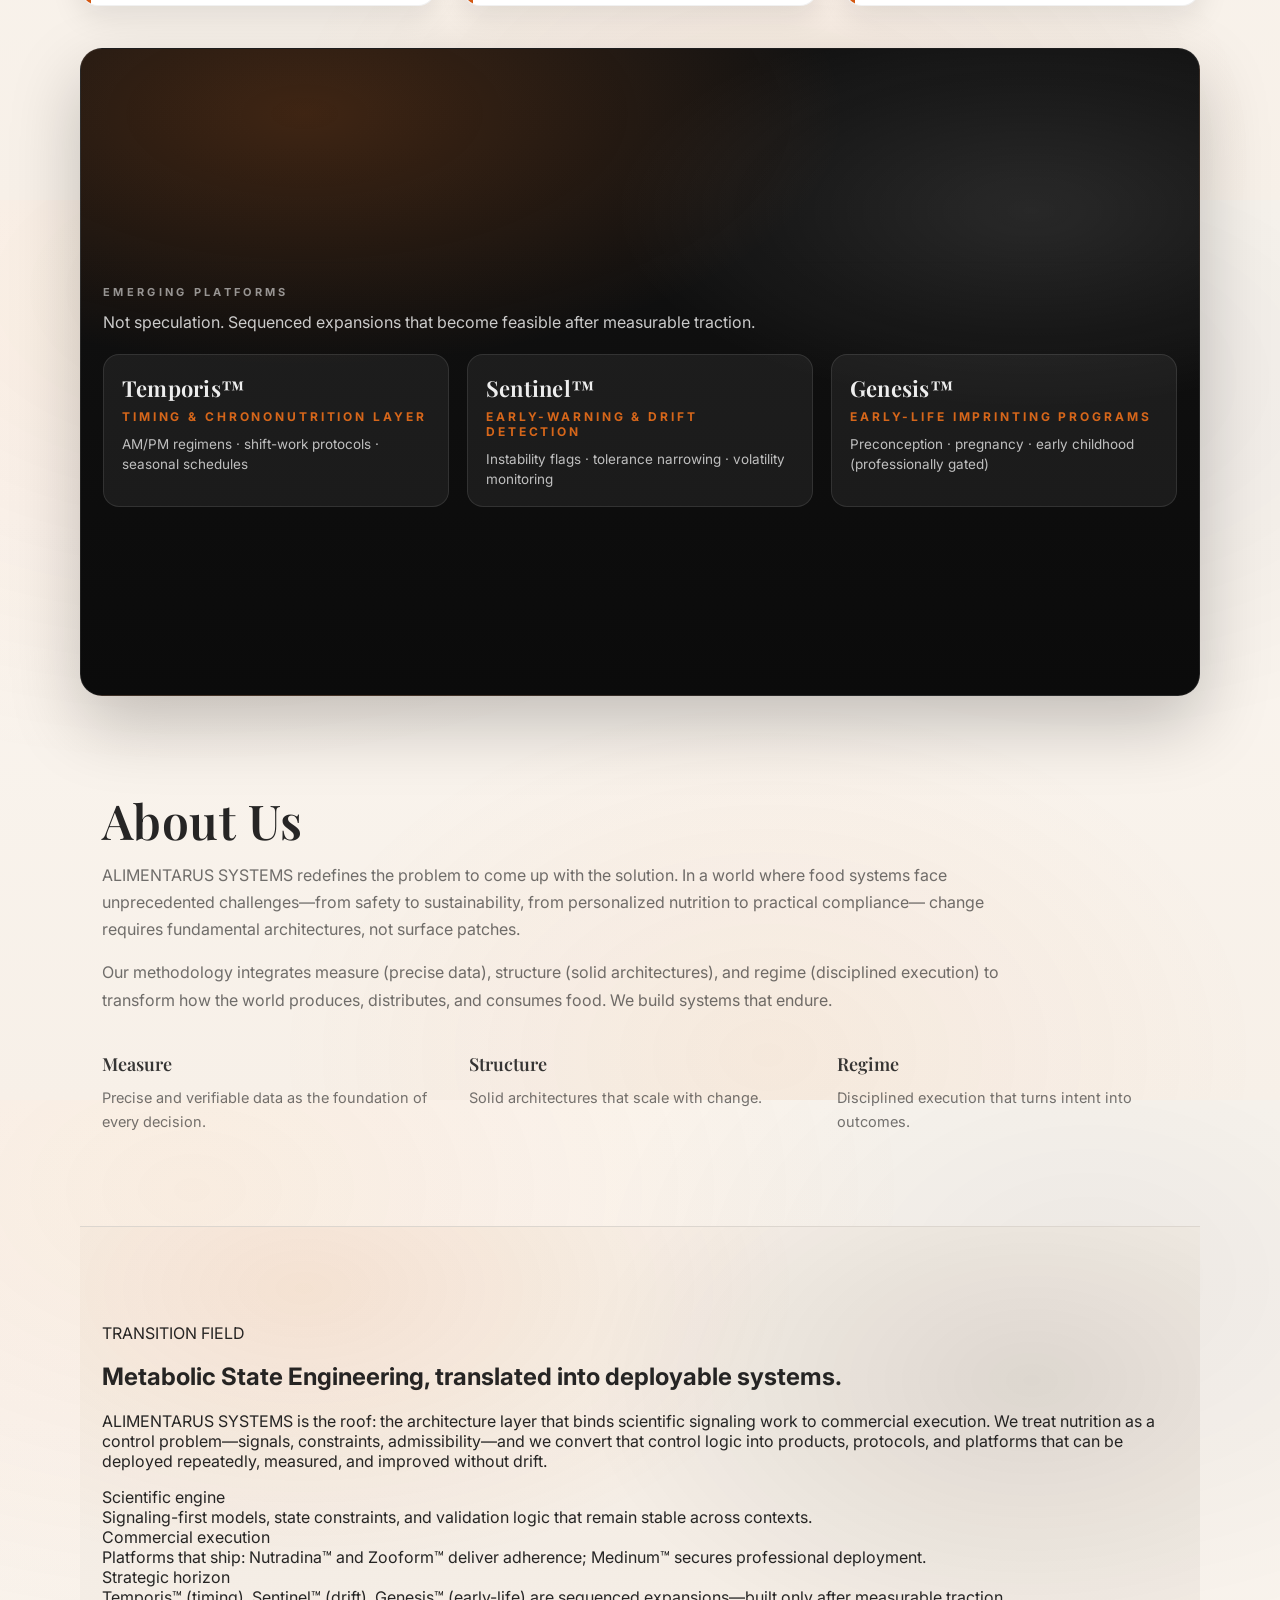
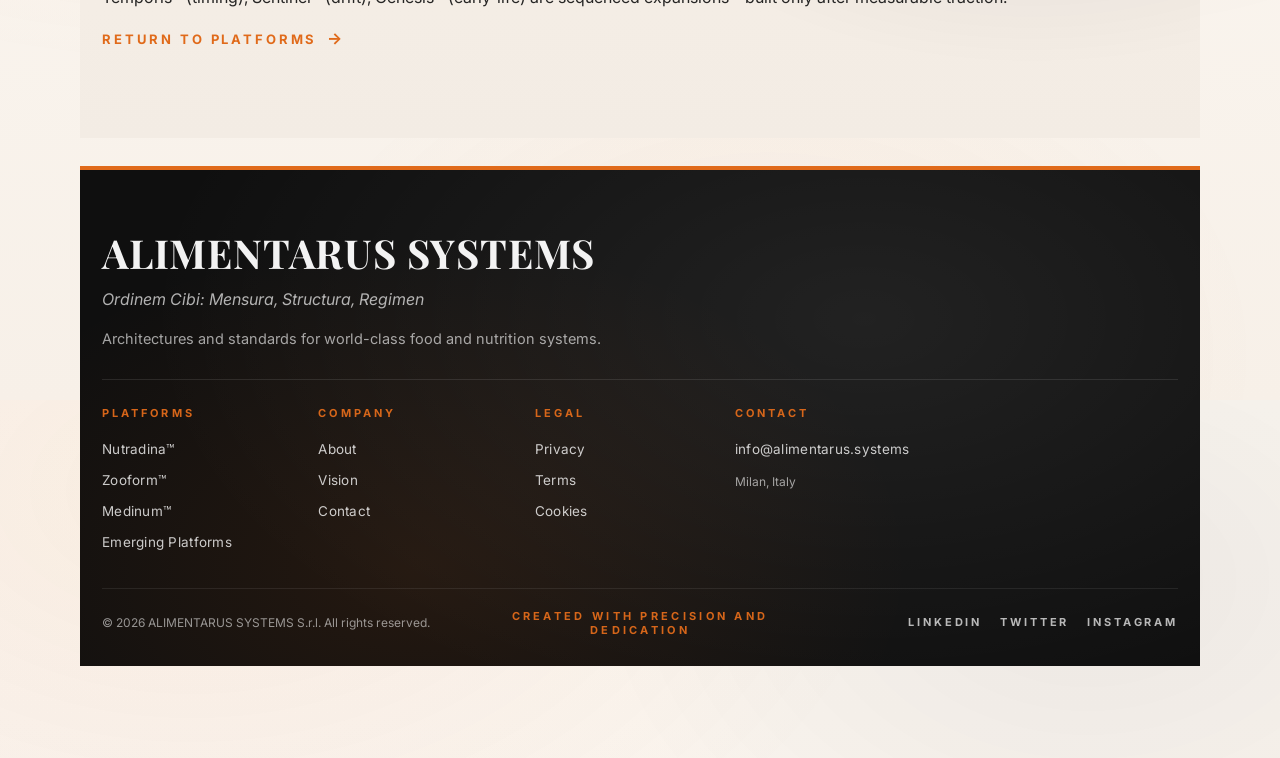
==== commit 0922267d: "Update new.html" ====
--- a/new.html
+++ b/new.html
@@ -22,7 +22,7 @@
 
       <!-- UPDATED: 6-language switch -->
       <nav class="lang-switch" aria-label="Language">
-        <button type="button" data-set-lang="en">EN</button>
+        <button type="button" data-set-lang="en" class="active">EN</button>
         <button type="button" data-set-lang="it">IT</button>
         <button type="button" data-set-lang="es">ES</button>
         <button type="button" data-set-lang="de">DE</button>
@@ -340,6 +340,10 @@
             </p>
           </div>
 
+          <!-- -->
+          <div class="signalstrip" aria-hidden="true"></div>
+          <!-- -->
+
           <div class="mini-3">
             <article class="mini">
               <div class="mini__title">Temporis™</div>
--- a/assets/style.css
+++ b/assets/style.css
@@ -398,10 +398,11 @@
 
 /*  */
 
-/* 0) GLOBAL BACKGROUND — elegant, intelligent, non-flashy
-   Add near top of assets/style.css (after :root variables if you have them)
-*/
-html, body { height: 100%; }
+/* =========================
+   FINAL AUTHORITY OVERRIDES
+   ========================= */
+
+/* Background */
 body{
   background:
     radial-gradient(1200px 800px at 15% 10%, rgba(224,106,26,.08), transparent 60%),
@@ -410,8 +411,6 @@
     linear-gradient(180deg, #fbf7f1 0%, #faf5ef 35%, #f7f0e8 100%);
   color: rgba(20,20,20,.92);
 }
-
-/* subtle paper-grain (high-end print feel) */
 body::before{
   content:"";
   position: fixed;
@@ -424,245 +423,7 @@
   background-size: 220px 220px;
 }
 
-/* keep sections breathing more “editorial” */
-.section{ padding: 86px 0; }
-.section-head{ max-width: 980px; margin: 0 auto 20px; padding: 0 22px; }
-.section, .hero, .footer { position: relative; }
-
-/* 1) HOVER / FOCUS — 2px underline (black) done elegantly
-   Works for: top nav language buttons, CTAs, footer links, normal anchors
-*/
-
-/* All links: default subtle underline that becomes decisive on hover */
-a{
-  color: inherit;
-  text-decoration: none;
-  border-bottom: 1px solid transparent;
-  transition: border-color .15s ease, transform .15s ease, opacity .15s ease;
-}
-a:hover{
-  border-bottom-color: rgba(10,10,10,.92); /* “2px black” feel without being harsh */
-}
-a:focus-visible{
-  outline: 2px solid rgba(10,10,10,.75);
-  outline-offset: 3px;
-  border-bottom-color: transparent;
-}
-
-/* Language switch: underline on hover + strong active marker */
-.lang-switch button{
-  position: relative;
-  border: 0;
-  background: transparent;
-  cursor: pointer;
-  padding: 8px 6px;
-  border-radius: 10px;
-  font-size: 12px;
-  letter-spacing: .18em;
-  font-weight: 700;
-  color: rgba(27,27,27,.55);
-  text-transform: uppercase;
-}
-.lang-switch button::after{
-  content:"";
-  position:absolute;
-  left: 6px; right: 6px; bottom: 2px;
-  height: 2px;
-  background: rgba(10,10,10,.92);
-  transform: scaleX(0);
-  transform-origin: left;
-  transition: transform .16s ease;
-  opacity: .90;
-}
-.lang-switch button:hover::after{ transform: scaleX(1); }
-.lang-switch button.active{
-  color: rgba(224,106,26,1);
-}
-.lang-switch button.active::after{
-  transform: scaleX(1);
-}
-
-/* CTA: keep your orange language but still provide the underline authority */
-.cta{
-  display: inline-flex;
-  align-items: center;
-  gap: 10px;
-  margin-top: 16px;
-  padding-bottom: 2px;
-  border-bottom: 2px solid transparent;
-  letter-spacing: .20em;
-  text-transform: uppercase;
-  font-weight: 800;
-  font-size: 11px;
-  color: rgba(224,106,26,1);
-}
-.cta:hover{
-  border-bottom-color: rgba(10,10,10,.92);
-}
-
-/* 2) EMERGING PLATFORMS — make it “second hero”, striking, mid-screen focus
-   This turns your Emerging section into a confident pitch-dark/pastel field
-*/
-
-/* Wrap emerging area inside a new .focusband */
-.focusband{
-  max-width: var(--max, 1160px);
-  margin: 42px auto 0;
-  padding: 44px 22px;
-  border-radius: 22px;
-  background:
-    radial-gradient(900px 420px at 20% 10%, rgba(224,106,26,.22), transparent 60%),
-    radial-gradient(760px 360px at 85% 25%, rgba(255,255,255,.10), transparent 55%),
-    linear-gradient(180deg, #121212 0%, #0b0b0b 100%);
-  color: rgba(255,255,255,.90);
-  box-shadow: 0 28px 70px rgba(0,0,0,.22);
-  border: 1px solid rgba(255,255,255,.08);
-}
-
-/* “exact mid” feel: content centered vertically in a defined viewport slice */
-.focusband__inner{
-  min-height: 62vh;              /* behaves like a hero */
-  display: flex;
-  flex-direction: column;
-  justify-content: center;
-  gap: 18px;
-}
-
-.focusband .vision__kicker{
-  color: rgba(255,255,255,.55);
-}
-.focusband .vision__lead{
-  color: rgba(255,255,255,.78);
-  max-width: 880px;
-  font-size: 16px;
-  line-height: 1.75;
-}
-
-.focusband .mini{
-  background: rgba(255,255,255,.06);
-  border: 1px solid rgba(255,255,255,.10);
-  box-shadow: none;
-}
-.focusband .mini__title{
-  color: rgba(255,255,255,.92);
-  font-family: "Playfair Display", serif;
-  font-weight: 650;
-}
-.focusband .mini__sub{
-  color: rgba(224,106,26,.95);
-}
-.focusband .mini__bullets{
-  color: rgba(255,255,255,.72);
-}
-
-/* make the emerging cards look “confident” */
-.mini-3{ margin-top: 14px; }
-
-/* 3) TRANSITION FIELD — a hero-like bridge before footer */
-.transition{
-  padding: 96px 0 88px;
-  background:
-    radial-gradient(900px 520px at 20% 12%, rgba(224,106,26,.10), transparent 55%),
-    radial-gradient(820px 520px at 85% 30%, rgba(0,0,0,.10), transparent 55%),
-    linear-gradient(180deg, #f7f0e8 0%, #f3ece4 100%);
-  border-top: 1px solid rgba(27,27,27,.10);
-}
-.transition__inner{
-  max-width: var(--max, 1160px);
-  margin: 0 auto;
-  padding: 0 22px;
-}
-.transition__kicker{
-  font-size: 12px;
-  letter-spacing: .34em;
-  text-transform: uppercase;
-  font-weight: 800;
-  color: rgba(27,27,27,.48);
-  margin: 0 0 14px;
-}
-.transition__title{
-  font-family: "Playfair Display", serif;
-  font-weight: 650;
-  letter-spacing: .01em;
-  line-height: 1.05;
-  margin: 0 0 16px;
-  font-size: clamp(34px, 4.2vw, 58px);
-  color: rgba(15,15,15,.92);
-  max-width: 980px;
-}
-.transition__lead{
-  margin: 0 0 22px;
-  max-width: 980px;
-  font-size: 16px;
-  line-height: 1.85;
-  color: rgba(27,27,27,.68);
-}
-
-/* the three cards: quiet authority */
-.transition__grid{
-  margin-top: 22px;
-  display: grid;
-  grid-template-columns: repeat(3, 1fr);
-  gap: 18px;
-}
-@media (max-width: 980px){
-  .transition__grid{ grid-template-columns: 1fr; }
-}
-.tcard{
-  background: rgba(255,255,255,.70);
-  border: 1px solid rgba(27,27,27,.10);
-  border-radius: 18px;
-  padding: 18px 18px 16px;
-  box-shadow: 0 12px 28px rgba(15,15,15,.08);
-}
-.tcard__title{
-  font-size: 12px;
-  letter-spacing: .26em;
-  text-transform: uppercase;
-  font-weight: 900;
-  color: rgba(224,106,26,1);
-  margin-bottom: 10px;
-}
-.tcard__text{
-  font-size: 14px;
-  line-height: 1.65;
-  color: rgba(27,27,27,.66);
-}
-.transition__cta{
-  margin-top: 24px;
-}
-
-
-/* MASTER CORRECTION */
-
-/* =========================
-   FINAL AUTHORITY OVERRIDES
-   Paste at END of style.css
-   ========================= */
-
-/* A) Background: elegant paper + controlled depth */
-body{
-  background:
-    radial-gradient(1200px 800px at 15% 10%, rgba(224,106,26,.08), transparent 60%),
-    radial-gradient(900px 650px at 85% 20%, rgba(0,0,0,.06), transparent 55%),
-    radial-gradient(900px 650px at 60% 95%, rgba(224,106,26,.06), transparent 55%),
-    linear-gradient(180deg, #fbf7f1 0%, #faf5ef 35%, #f7f0e8 100%);
-  color: rgba(20,20,20,.92);
-}
-
-body::before{
-  content:"";
-  position: fixed;
-  inset: 0;
-  pointer-events: none;
-  opacity: .055;
-  mix-blend-mode: multiply;
-  background-image:
-    url("data:image/svg+xml,%3Csvg xmlns='http://www.w3.org/2000/svg' width='120' height='120'%3E%3Cfilter id='n'%3E%3CfeTurbulence type='fractalNoise' baseFrequency='.8' numOctaves='2' stitchTiles='stitch'/%3E%3C/filter%3E%3Crect width='120' height='120' filter='url(%23n)' opacity='.35'/%3E%3C/svg%3E");
-  background-size: 220px 220px;
-}
-
-/* B) Links: authoritative underline behavior */
+/* Link underline behavior (2px feel) */
 a{
   color: inherit;
   text-decoration: none;
@@ -676,24 +437,9 @@
   border-bottom-color: transparent;
 }
 
-/* C) Language switch (EN IT ES DE RU TR): underline on hover + active marker */
-.lang-switch{
-  display:flex;
-  align-items:center;
-  gap:14px;
-}
+/* Language switch underline */
 .lang-switch button{
   position: relative;
-  border:0;
-  background:transparent;
-  cursor:pointer;
-  padding:8px 6px;
-  border-radius:10px;
-  font-size:12px;
-  letter-spacing:.18em;
-  font-weight:700;
-  color:rgba(27,27,27,.55);
-  text-transform:uppercase;
 }
 .lang-switch button::after{
   content:"";
@@ -707,15 +453,10 @@
   opacity:.90;
 }
 .lang-switch button:hover::after{ transform:scaleX(1); }
-.lang-switch button.active{
-  color: rgba(224,106,26,1);
-}
 .lang-switch button.active::after{ transform:scaleX(1); }
 
-/* D) Hero: exact vertical middle (accounts for sticky topbar height) */
+/* Hero: true vertical center (topbar offset) */
 .hero{
-  max-width: var(--max);
-  margin: 0 auto;
   padding: 0 22px;
   min-height: calc(100vh - 74px);
   display:flex;
@@ -724,7 +465,7 @@
   align-items:center;
 }
 
-/* E) Emerging Platforms: second-hero focus band */
+/* Emerging platforms: second hero */
 .focusband{
   max-width: var(--max);
   margin: 42px auto 0;
@@ -746,22 +487,16 @@
   gap:18px;
 }
 .focusband .vision__kicker{ color: rgba(255,255,255,.55); }
-.focusband .vision__lead{
-  color: rgba(255,255,255,.78);
-  max-width: 880px;
-  font-size: 16px;
-  line-height: 1.75;
-}
+.focusband .vision__lead{ color: rgba(255,255,255,.78); }
 .focusband .mini{
   background: rgba(255,255,255,.06);
   border: 1px solid rgba(255,255,255,.10);
   box-shadow: none;
 }
 .focusband .mini__title{ color: rgba(255,255,255,.92); }
-.focusband .mini__sub{ color: rgba(224,106,26,.95); }
 .focusband .mini__bullets{ color: rgba(255,255,255,.72); }
 
-/* F) Transition Field (pre-footer hero) */
+/* Transition Field (pre-footer hero) */
 .transition{
   padding: 96px 0 88px;
   background:
@@ -775,3 +510,16 @@
   margin: 0 auto;
   padding: 0 22px;
 }
+
+/* Spacious editorial rhythm (final authority) */
+.section{
+  padding: 92px 0;
+}
+.section-head,
+.about,
+.footer__inner,
+.transition__inner{
+  padding-left: 22px;
+  padding-right: 22px;
+}
+
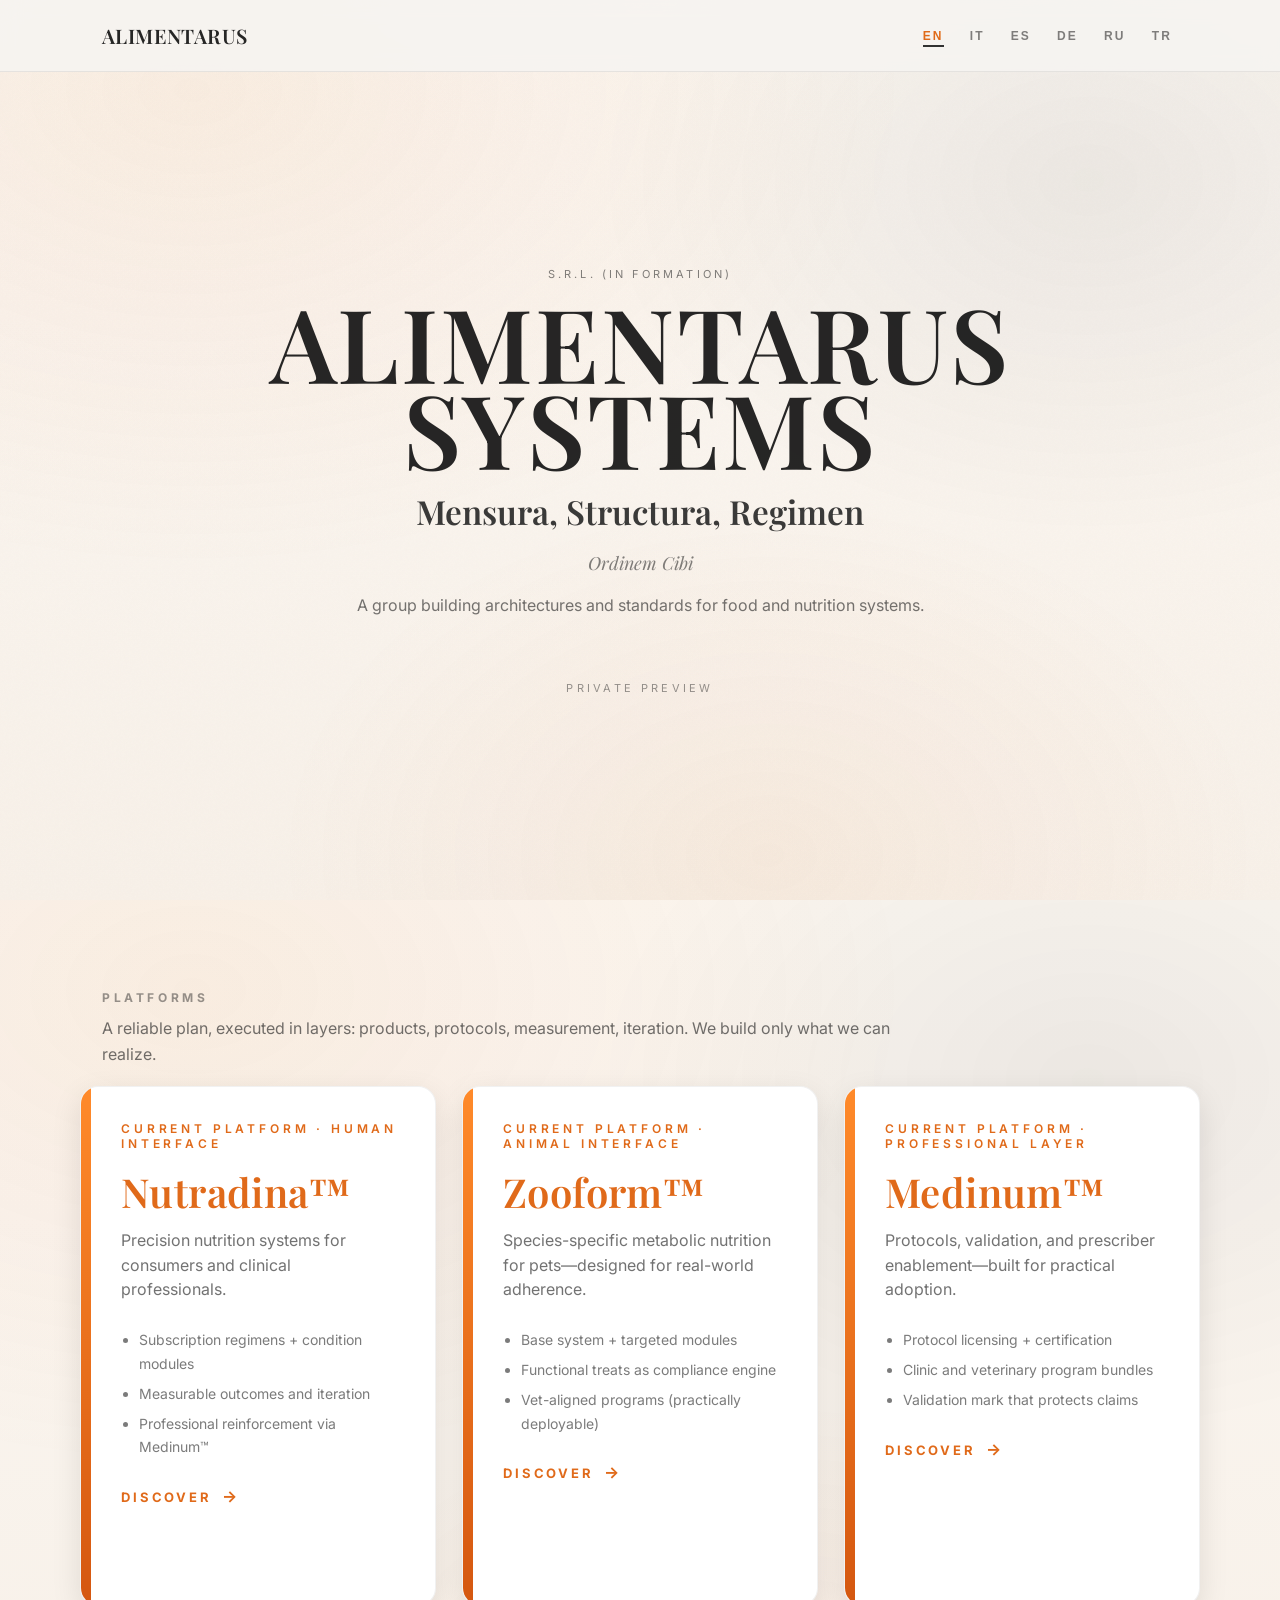
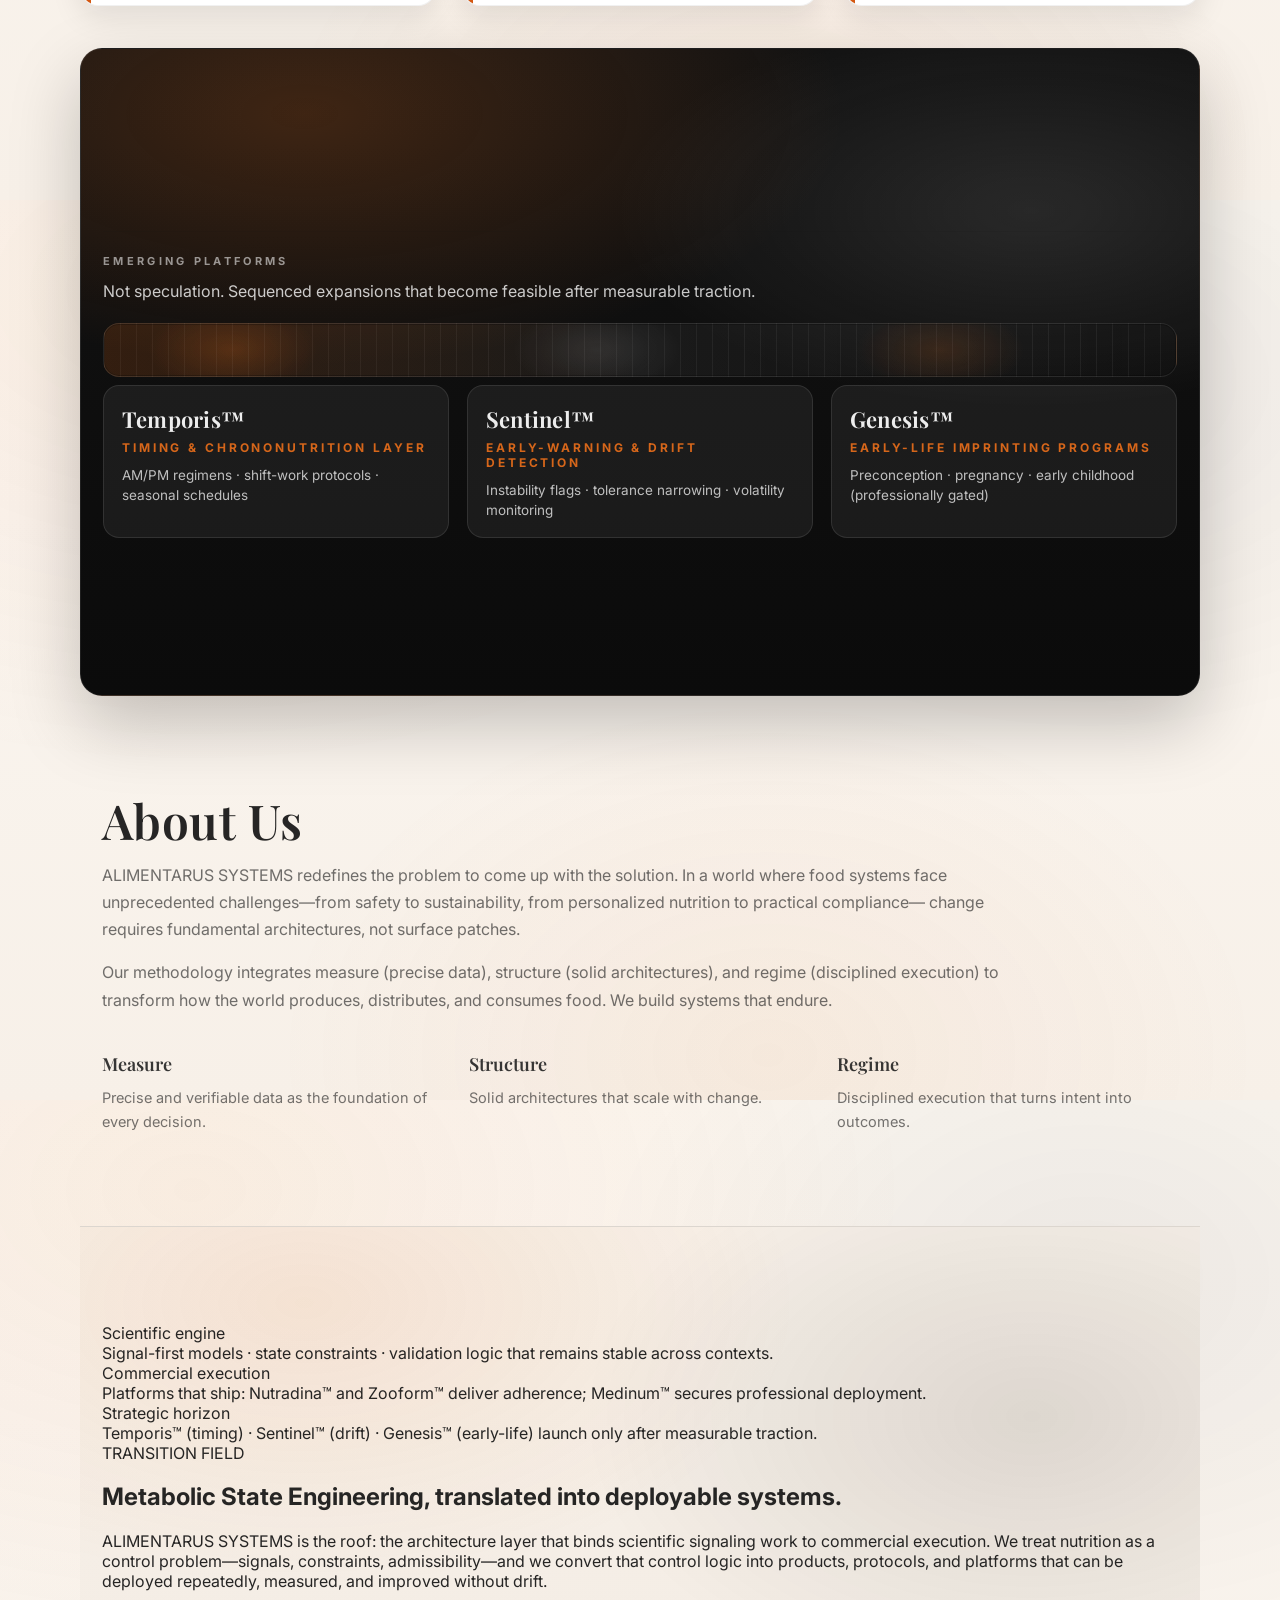
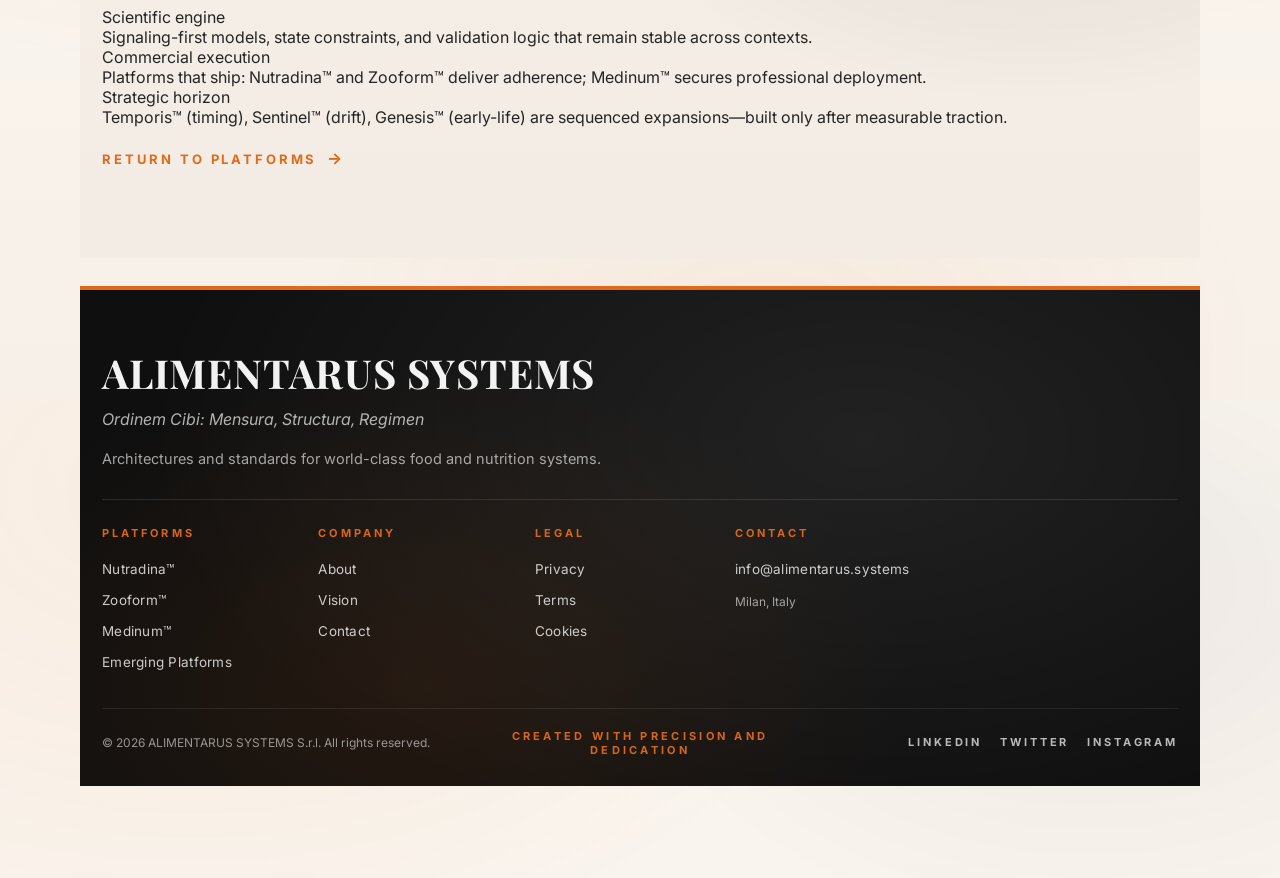
==== commit 828a24ac: "Update new.html" ====
--- a/new.html
+++ b/new.html
@@ -518,6 +518,22 @@
 <!-- TRANSITION FIELD (Hero before footer) -->
 <section class="transition" id="transition">
   <div class="transition__inner">
+
+<div class="transition-cards">
+  <div class="tcard">
+    <div class="tcard__title">Scientific engine</div>
+    <div class="tcard__text">Signal-first models · state constraints · validation logic that remains stable across contexts.</div>
+  </div>
+  <div class="tcard">
+    <div class="tcard__title">Commercial execution</div>
+    <div class="tcard__text">Platforms that ship: Nutradina™ and Zooform™ deliver adherence; Medinum™ secures professional deployment.</div>
+  </div>
+  <div class="tcard">
+    <div class="tcard__title">Strategic horizon</div>
+    <div class="tcard__text">Temporis™ (timing) · Sentinel™ (drift) · Genesis™ (early-life) launch only after measurable traction.</div>
+  </div>
+</div>
+
     <div class="transition__kicker">TRANSITION FIELD</div>
 
     <h2 class="transition__title langblock" data-lang="en">
--- a/assets/style.css
+++ b/assets/style.css
@@ -523,3 +523,21 @@
   padding-right: 22px;
 }
 
+/* */
+
+/* Focusband: add a quiet technical artifact (signal strip) */
+.signalstrip{
+  margin: 18px 0 8px;
+  height: 54px;
+  border-radius: 16px;
+  border: 1px solid rgba(255,255,255,.10);
+  background:
+    linear-gradient(90deg, rgba(224,106,26,.20), rgba(255,255,255,.06), rgba(0,0,0,0)),
+    repeating-linear-gradient(90deg, rgba(255,255,255,.06) 0 1px, transparent 1px 16px),
+    radial-gradient(120px 60px at 12% 50%, rgba(224,106,26,.25), transparent 70%),
+    radial-gradient(120px 60px at 46% 50%, rgba(255,255,255,.10), transparent 70%),
+    radial-gradient(120px 60px at 78% 50%, rgba(224,106,26,.18), transparent 70%);
+  box-shadow: inset 0 0 0 1px rgba(0,0,0,.25);
+  opacity: .90;
+}
+
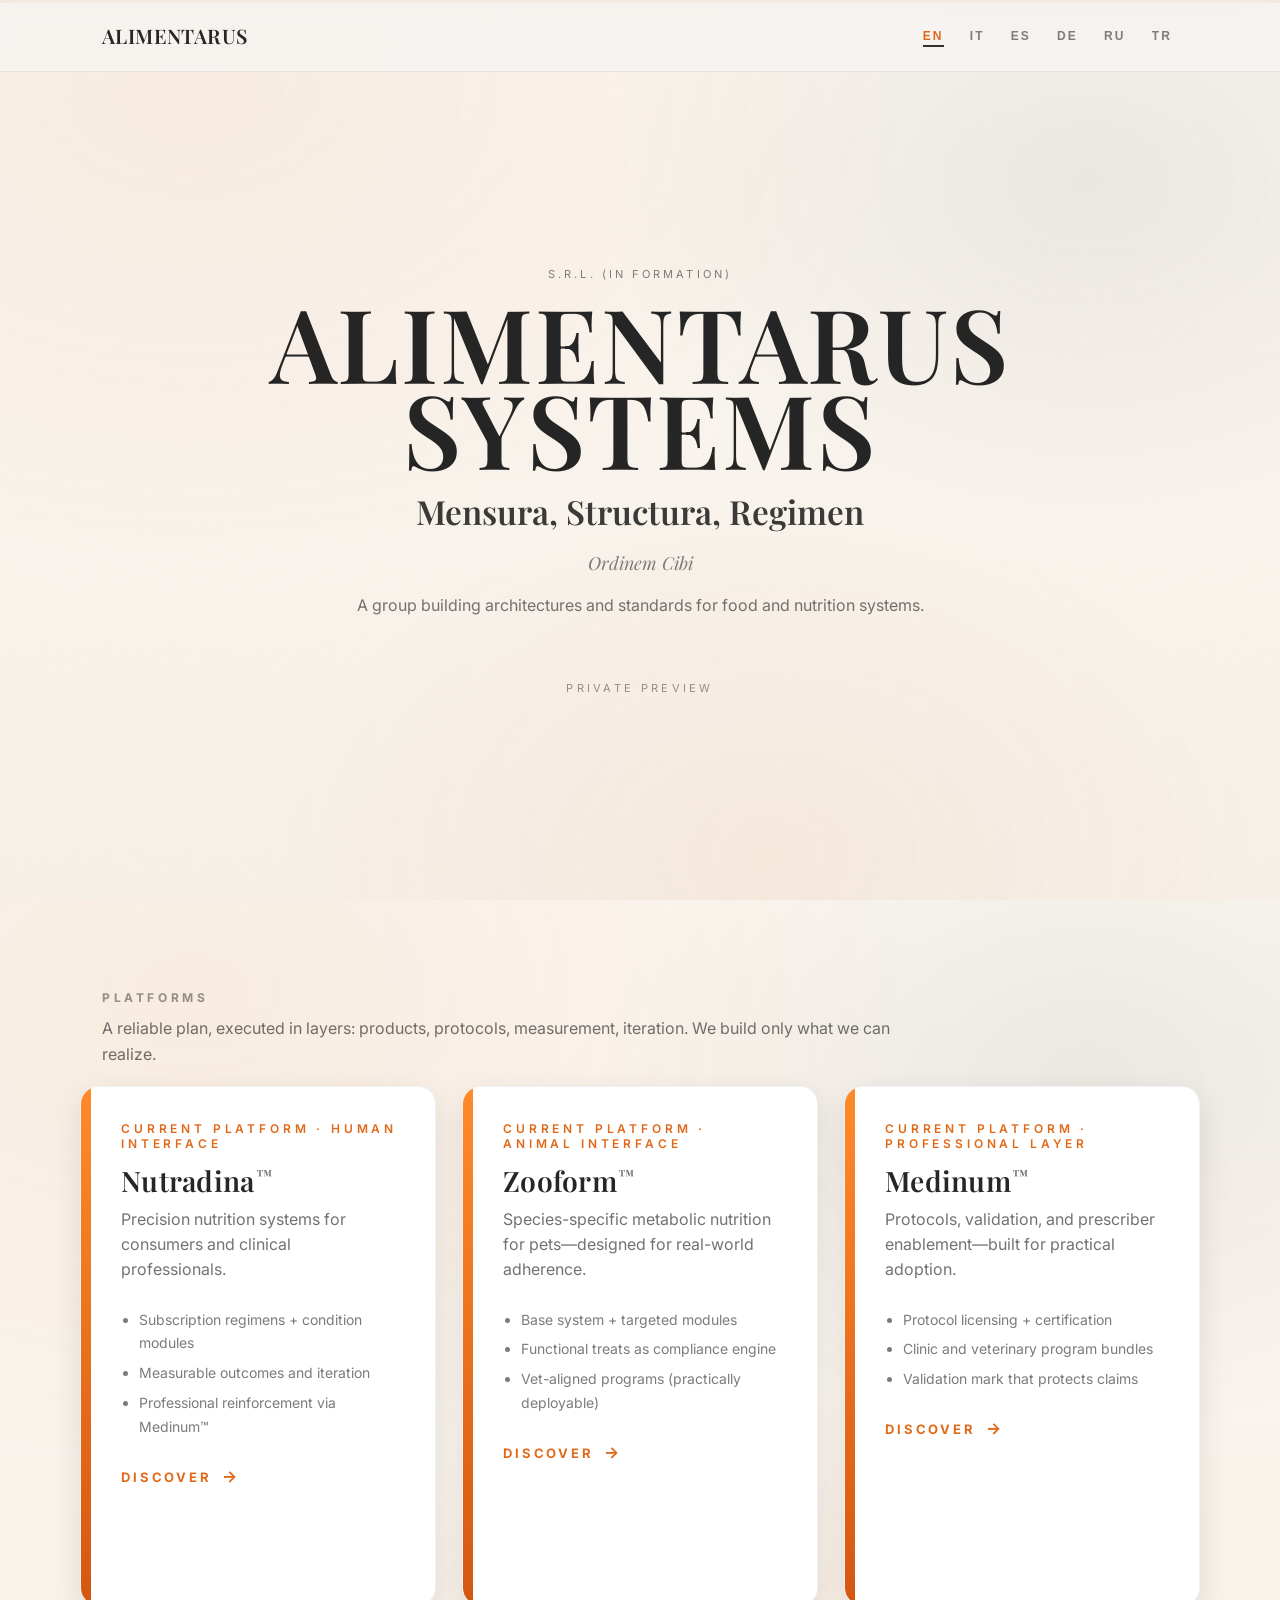
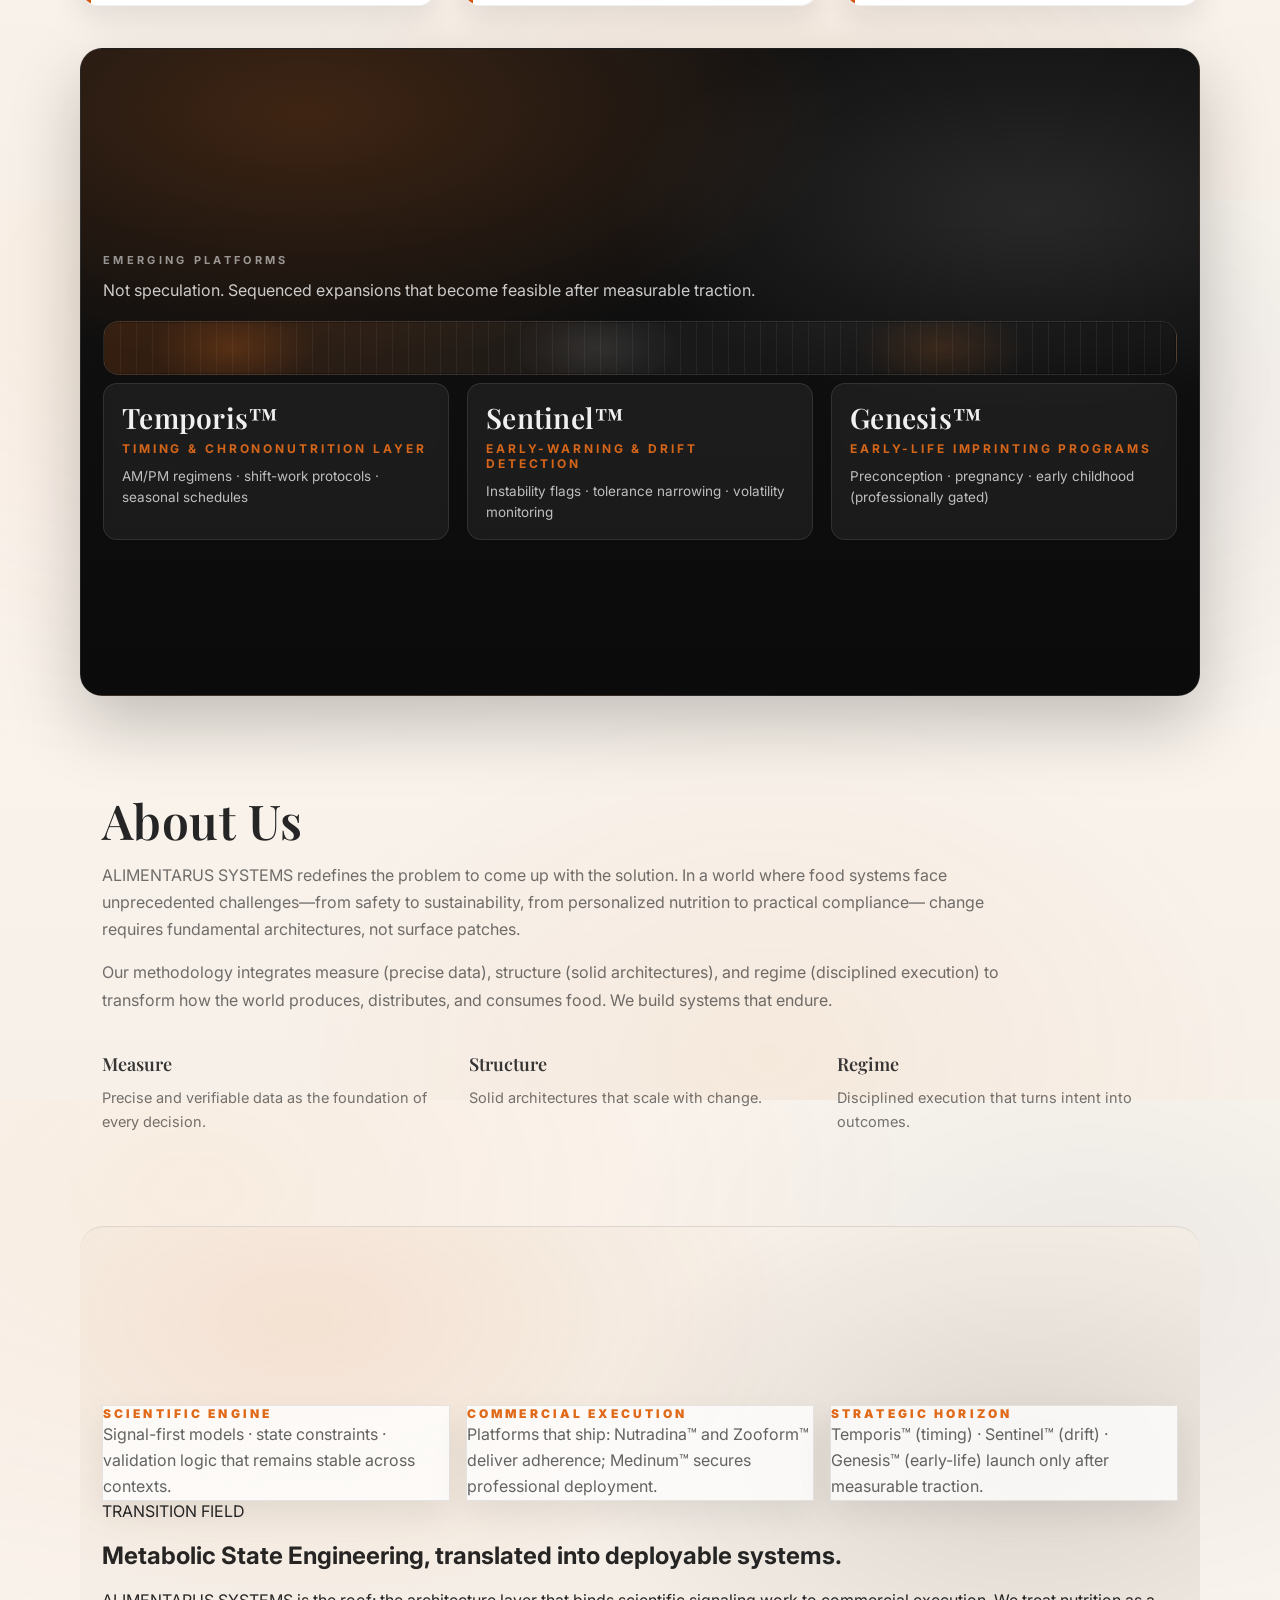
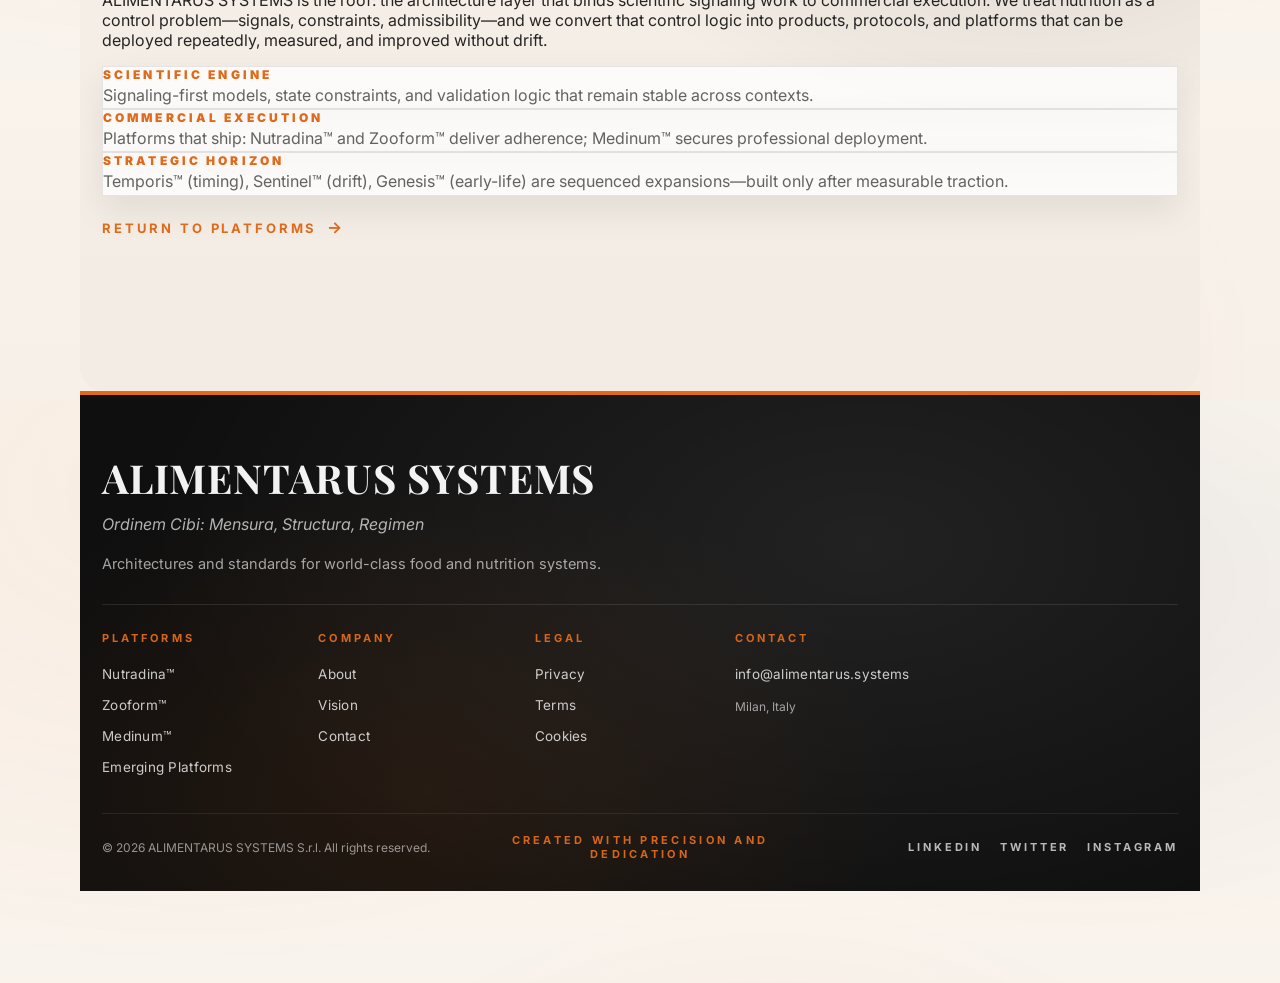
==== commit 54350729: "Update new.html" ====
--- a/new.html
+++ b/new.html
@@ -10,7 +10,8 @@
 
   <link rel="preconnect" href="https://fonts.googleapis.com">
   <link rel="preconnect" href="https://fonts.gstatic.com" crossorigin>
-  <link href="https://fonts.googleapis.com/css2?family=Inter:wght@300;400;500;600&family=Playfair+Display:wght@500;600;700&display=swap" rel="stylesheet">
+  <link href="https://fonts.googleapis.com/css2?family=Inter:wght@400;500;600;700&family=Playfair+Display:wght@500;600;700&display=swap" rel="stylesheet">
+  <!-- <link href="https://fonts.googleapis.com/css2?family=Inter:wght@300;400;500;600&family=Playfair+Display:wght@500;600;700&display=swap" rel="stylesheet"> -->
 
   <link rel="stylesheet" href="assets/style.css">
 </head>
@@ -102,7 +103,7 @@
           <div class="card__kicker langblock" data-lang="ru" hidden>Текущая платформа · Интерфейс человека</div>
           <div class="card__kicker langblock" data-lang="tr" hidden>Mevcut platform · İnsan arayüzü</div>
 
-          <h2 class="card__title">Nutradina™</h2>
+          <h2 class="card__title platform-name">Nutradina<sup>™</sup></h2>
 
           <p class="card__lead langblock" data-lang="en">
             Precision nutrition systems for consumers and clinical professionals.
@@ -175,7 +176,7 @@
           <div class="card__kicker langblock" data-lang="ru" hidden>Текущая платформа · Интерфейс животных</div>
           <div class="card__kicker langblock" data-lang="tr" hidden>Mevcut platform · Hayvan arayüzü</div>
 
-          <h2 class="card__title">Zooform™</h2>
+          <h2 class="card__title platform-name">Zooform<sup>™</sup></h2>
 
           <p class="card__lead langblock" data-lang="en">
             Species-specific metabolic nutrition for pets—designed for real-world adherence.
@@ -248,7 +249,7 @@
           <div class="card__kicker langblock" data-lang="ru" hidden>Текущая платформа · Профессиональный слой</div>
           <div class="card__kicker langblock" data-lang="tr" hidden>Mevcut platform · Profesyonel katman</div>
 
-          <h2 class="card__title">Medinum™</h2>
+          <h2 class="card__title platform-name">Medinum<sup>™</sup></h2>
 
           <p class="card__lead langblock" data-lang="en">
             Protocols, validation, and prescriber enablement—built for practical adoption.
--- a/assets/style.css
+++ b/assets/style.css
@@ -541,3 +541,112 @@
   opacity: .90;
 }
 
+/* Transition Field: stop looking like a brochure block */
+.transition{
+  border-radius: 24px;
+  overflow: hidden;
+}
+.transition__inner{
+  padding-top: 64px;
+  padding-bottom: 64px;
+}
+.transition-cards{
+  display: grid;
+  grid-template-columns: repeat(3, 1fr);
+  gap: 16px;
+  margin-top: 18px;
+}
+@media (max-width: 980px){
+  .transition-cards{ grid-template-columns: 1fr; }
+}
+.transition .tcard{
+  background: rgba(255,255,255,.78);
+  border: 1px solid rgba(27,27,27,.10);
+  box-shadow: 0 14px 34px rgba(15,15,15,.08);
+}
+.transition .tcard__title{
+  color: rgba(224,106,26,1);
+  letter-spacing: .26em;
+  text-transform: uppercase;
+  font-weight: 900;
+  font-size: 12px;
+}
+.transition .tcard__text{
+  color: rgba(27,27,27,.68);
+  line-height: 1.65;
+}
+
+/* Footer must be full-bleed (no floating card vibe) */
+.footer{
+  width: 100%;
+  border-radius: 0 !important;
+  margin: 0 !important;
+  box-shadow: none !important;
+}
+.footer::before{
+  content:"";
+  position:absolute;
+  left:0; right:0; top:0;
+  height: 3px;
+  background: rgba(224,106,26,1);
+  opacity: .95;
+}
+.footer__inner{
+  max-width: var(--max);
+  margin: 0 auto;
+  padding-left: 22px;
+  padding-right: 22px;
+}
+
+/* Reduce "consumer app" softness inside focusband */
+.focusband .mini{
+  border-radius: 14px;
+  backdrop-filter: blur(6px);
+}
+.focusband .mini__title{
+  letter-spacing: .01em;
+}
+
+/* PLATFORM NAMES — holding-level authority */
+.platform__title,
+.card__title,
+.mini__title,
+.platform-name{
+  font-family: "Playfair Display", serif;
+  font-weight: 600;
+  letter-spacing: 0.01em;
+  font-size: clamp(26px, 2.2vw, 34px);
+  line-height: 1.15;
+  color: rgba(20,20,20,.92);
+}
+
+/* Dark focusband variant */
+.focusband .mini__title{
+  color: rgba(255,255,255,.94);
+}
+
+/* PLATFORM DESCRIPTIONS — clarity, no competition */
+.platform__desc,
+.card__desc,
+.mini__text{
+  font-family: "Inter", system-ui, -apple-system, BlinkMacSystemFont, sans-serif;
+  font-weight: 400;
+  font-size: 14.5px;
+  line-height: 1.6;
+  color: rgba(27,27,27,.62);
+}
+
+.focusband .mini__text{
+  color: rgba(255,255,255,.72);
+}
+
+/* Trademark symbol refinement */
+.platform-name sup,
+.platform__title sup,
+.mini__title sup{
+  font-size: .55em;
+  vertical-align: super;
+  margin-left: 1px;
+  opacity: .65;
+  letter-spacing: 0;
+}
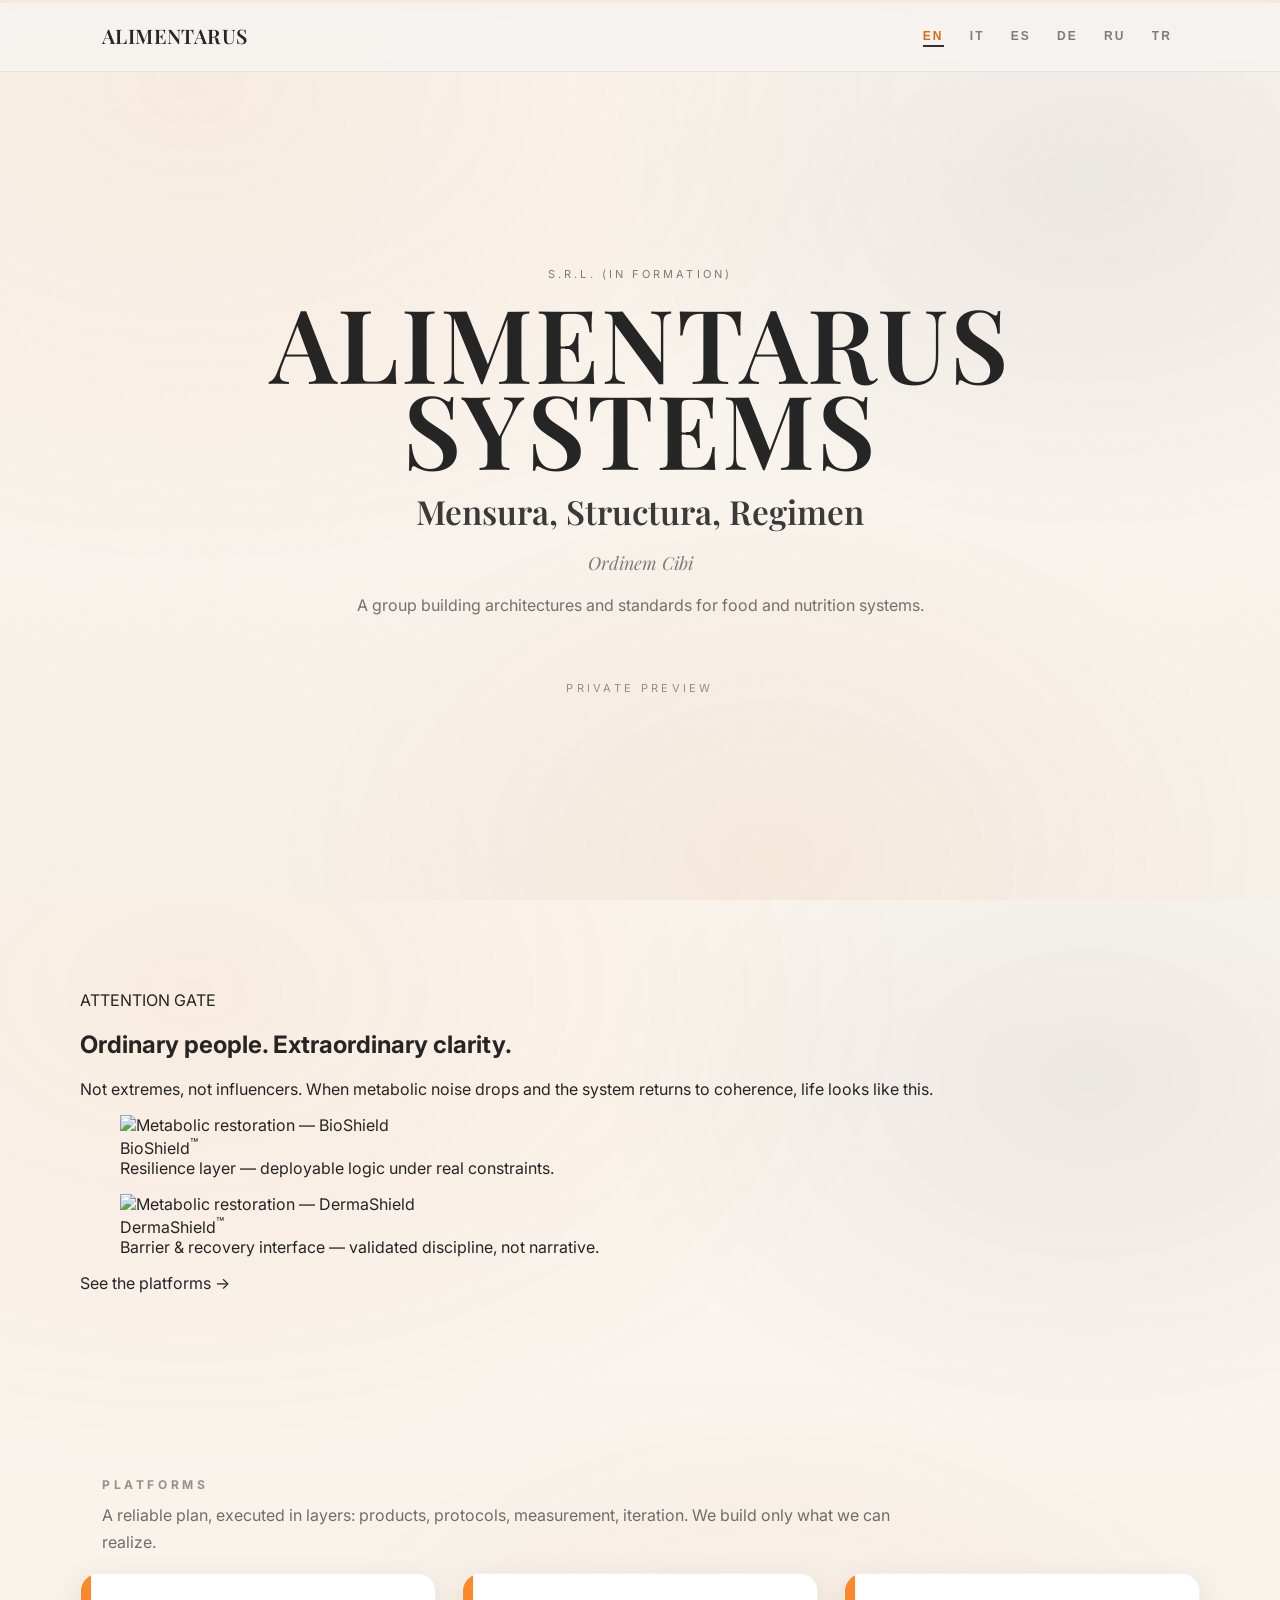
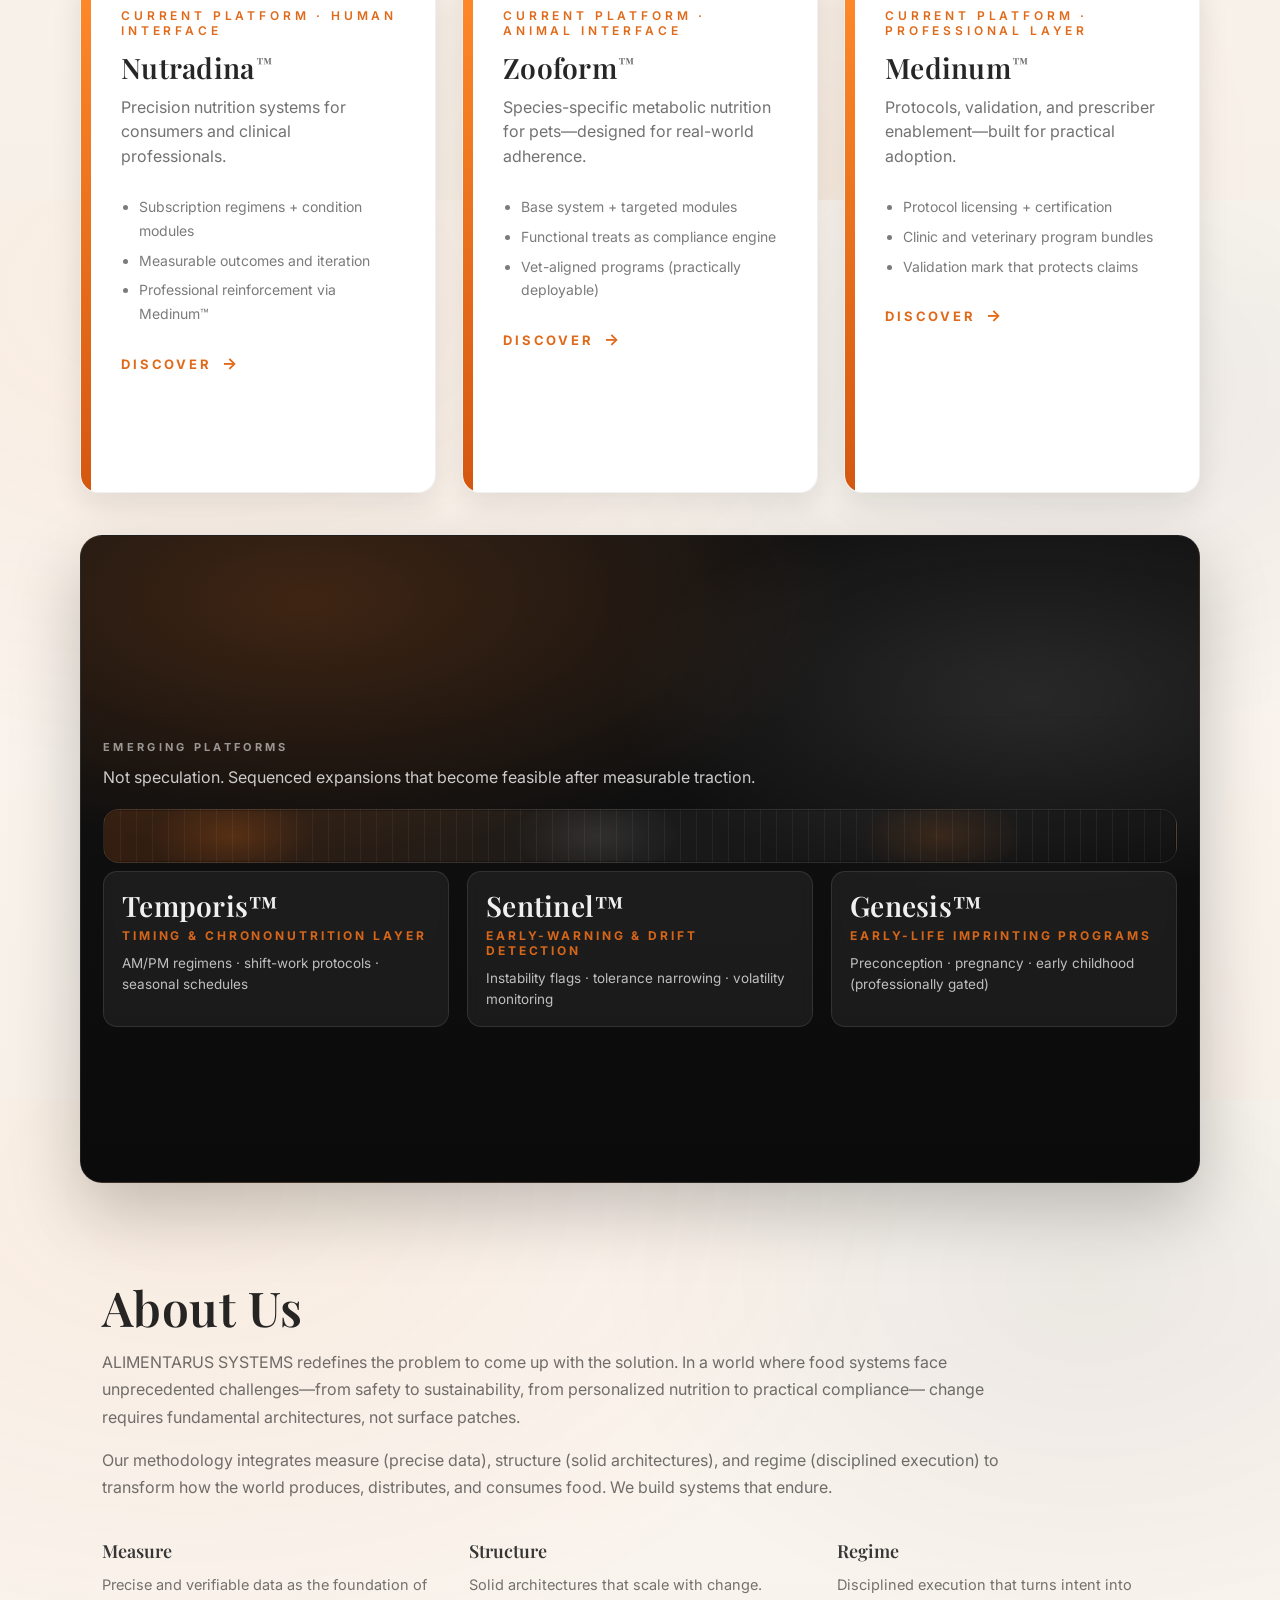
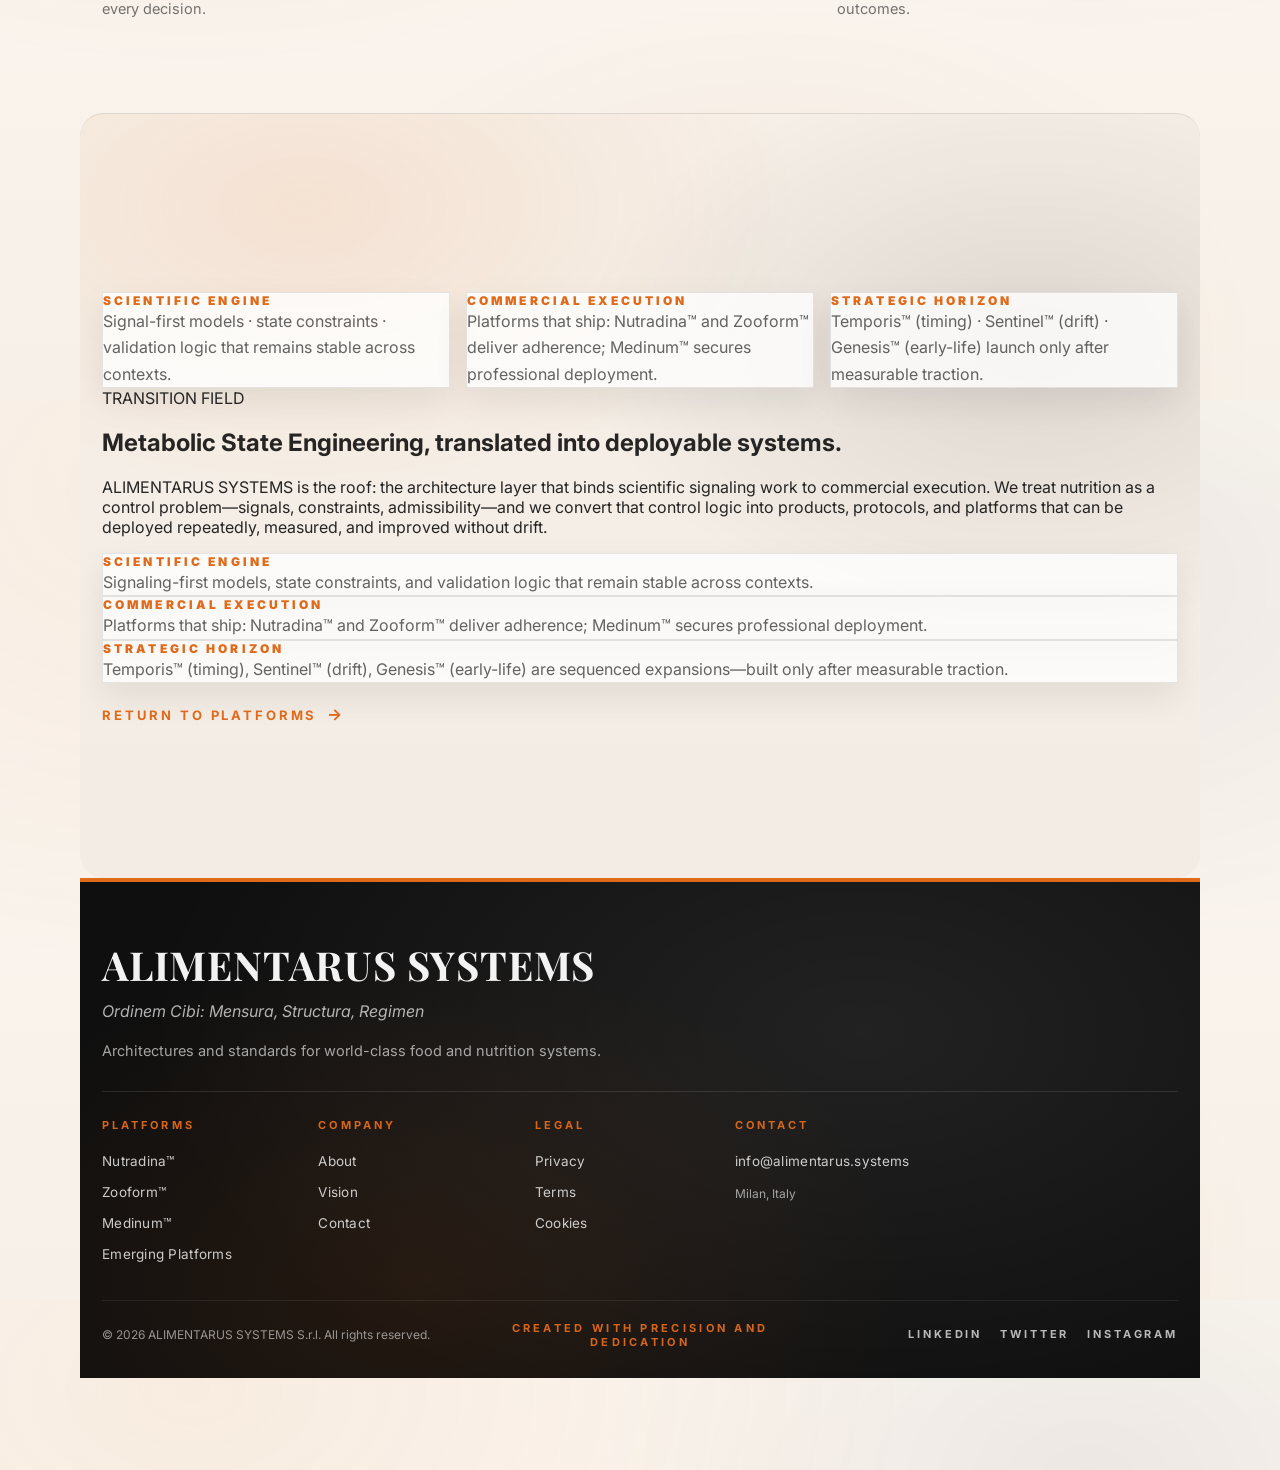
==== commit 1167ee77: "Update new.html" ====
--- a/new.html
+++ b/new.html
@@ -67,6 +67,97 @@
     <div class="hero__meta">PRIVATE PREVIEW</div>
   </header>
 
+<section class="section attentiongate" id="attention">
+  <div class="wrap">
+    <div class="attentiongate__head">
+      <div class="kicker langblock" data-lang="en">ATTENTION GATE</div>
+      <div class="kicker langblock" data-lang="it" hidden>SOGLIA DI ATTENZIONE</div>
+      <div class="kicker langblock" data-lang="es" hidden">UMBRAL DE ATENCIÓN</div>
+      <div class="kicker langblock" data-lang="de" hidden">AUFMERKSAMKEITS-SCHWELLE</div>
+      <div class="kicker langblock" data-lang="ru" hidden">ПОРОГ ВНИМАНИЯ</div>
+      <div class="kicker langblock" data-lang="tr" hidden">DİKKAT EŞİĞİ</div>
+
+      <h2 class="h2">
+        <span class="langblock" data-lang="en">Ordinary people. Extraordinary clarity.</span>
+        <span class="langblock" data-lang="it" hidden>Persone ordinarie. Chiarezza straordinaria.</span>
+        <span class="langblock" data-lang="es" hidden>Personas normales. Claridad extraordinaria.</span>
+        <span class="langblock" data-lang="de" hidden>Gewöhnliche Menschen. Außergewöhnliche Klarheit.</span>
+        <span class="langblock" data-lang="ru" hidden>Обычные люди. Необычайная ясность.</span>
+        <span class="langblock" data-lang="tr" hidden>Sıradan insanlar. Olağanüstü berraklık.</span>
+      </h2>
+
+      <p class="lead">
+        <span class="langblock" data-lang="en">
+          Not extremes, not influencers. When metabolic noise drops and the system returns to coherence, life looks like this.
+        </span>
+        <span class="langblock" data-lang="it" hidden>
+          Non estremi, non influencer. Quando il rumore metabolico scende e il sistema torna coerente, la vita appare così.
+        </span>
+        <span class="langblock" data-lang="es" hidden>
+          No extremos, no influencers. Cuando baja el ruido metabólico y el sistema vuelve a la coherencia, la vida se ve así.
+        </span>
+        <span class="langblock" data-lang="de" hidden>
+          Keine Extreme, keine Influencer. Wenn metabolisches Rauschen sinkt und das System wieder kohärent wird, sieht das Leben so aus.
+        </span>
+        <span class="langblock" data-lang="ru" hidden>
+          Не крайности и не инфлюенсеры. Когда метаболический шум падает и система возвращается к согласованности, жизнь выглядит так.
+        </span>
+        <span class="langblock" data-lang="tr" hidden>
+          Ne uç örnekler, ne influencer’lar. Metabolik gürültü azalıp sistem yeniden tutarlılığa döndüğünde hayat böyle görünür.
+        </span>
+      </p>
+    </div>
+
+    <div class="attentiongate__grid">
+      <figure class="gatecard">
+        <div class="gatecard__media">
+          <img src="assets/metahuman-man-Bioshield.jpg" alt="Metabolic restoration — BioShield" loading="lazy">
+        </div>
+        <figcaption class="gatecard__cap">
+          <div class="gatecard__title">BioShield<sup>™</sup></div>
+          <div class="gatecard__text">
+            <span class="langblock" data-lang="en">Resilience layer — deployable logic under real constraints.</span>
+            <span class="langblock" data-lang="it" hidden>Strato di resilienza — logica attuabile sotto vincoli reali.</span>
+            <span class="langblock" data-lang="es" hidden>Capa de resiliencia — lógica desplegable bajo restricciones reales.</span>
+            <span class="langblock" data-lang="de" hidden>Resilienz-Ebene — umsetzbare Logik unter realen Zwängen.</span>
+            <span class="langblock" data-lang="ru" hidden>Слой устойчивости — применимая логика при реальных ограничениях.</span>
+            <span class="langblock" data-lang="tr" hidden>Dayanıklılık katmanı — gerçek kısıtlar altında uygulanabilir mantık.</span>
+          </div>
+        </figcaption>
+      </figure>
+
+      <figure class="gatecard">
+        <div class="gatecard__media">
+          <img src="assets/metahuman-woman-Dermashield.jpg" alt="Metabolic restoration — DermaShield" loading="lazy">
+        </div>
+        <figcaption class="gatecard__cap">
+          <div class="gatecard__title">DermaShield<sup>™</sup></div>
+          <div class="gatecard__text">
+            <span class="langblock" data-lang="en">Barrier & recovery interface — validated discipline, not narrative.</span>
+            <span class="langblock" data-lang="it" hidden>Interfaccia barriera & recupero — disciplina validata, non narrativa.</span>
+            <span class="langblock" data-lang="es" hidden>Interfaz barrera y recuperación — disciplina validada, no narrativa.</span>
+            <span class="langblock" data-lang="de" hidden>Barriere- & Regenerations-Interface — validierte Disziplin, keine Erzählung.</span>
+            <span class="langblock" data-lang="ru" hidden>Интерфейс барьера и восстановления — валидированная дисциплина, не повествование.</span>
+            <span class="langblock" data-lang="tr" hidden>Bariyer ve iyileşme arayüzü — anlatı değil, doğrulanmış disiplin.</span>
+          </div>
+        </figcaption>
+      </figure>
+    </div>
+
+    <div class="attentiongate__cta">
+      <a class="cta-link" href="#platforms">
+        <span class="langblock" data-lang="en">See the platforms →</span>
+        <span class="langblock" data-lang="it" hidden>Vedi le piattaforme →</span>
+        <span class="langblock" data-lang="es" hidden>Ver las plataformas →</span>
+        <span class="langblock" data-lang="de" hidden>Plattformen ansehen →</span>
+        <span class="langblock" data-lang="ru" hidden>Смотреть платформы →</span>
+        <span class="langblock" data-lang="tr" hidden>Platformları gör →</span>
+      </a>
+    </div>
+  </div>
+</section>
+
+  
   <!-- PLATFORMS -->
   <section class="section" id="platforms">
     <div class="section-head">
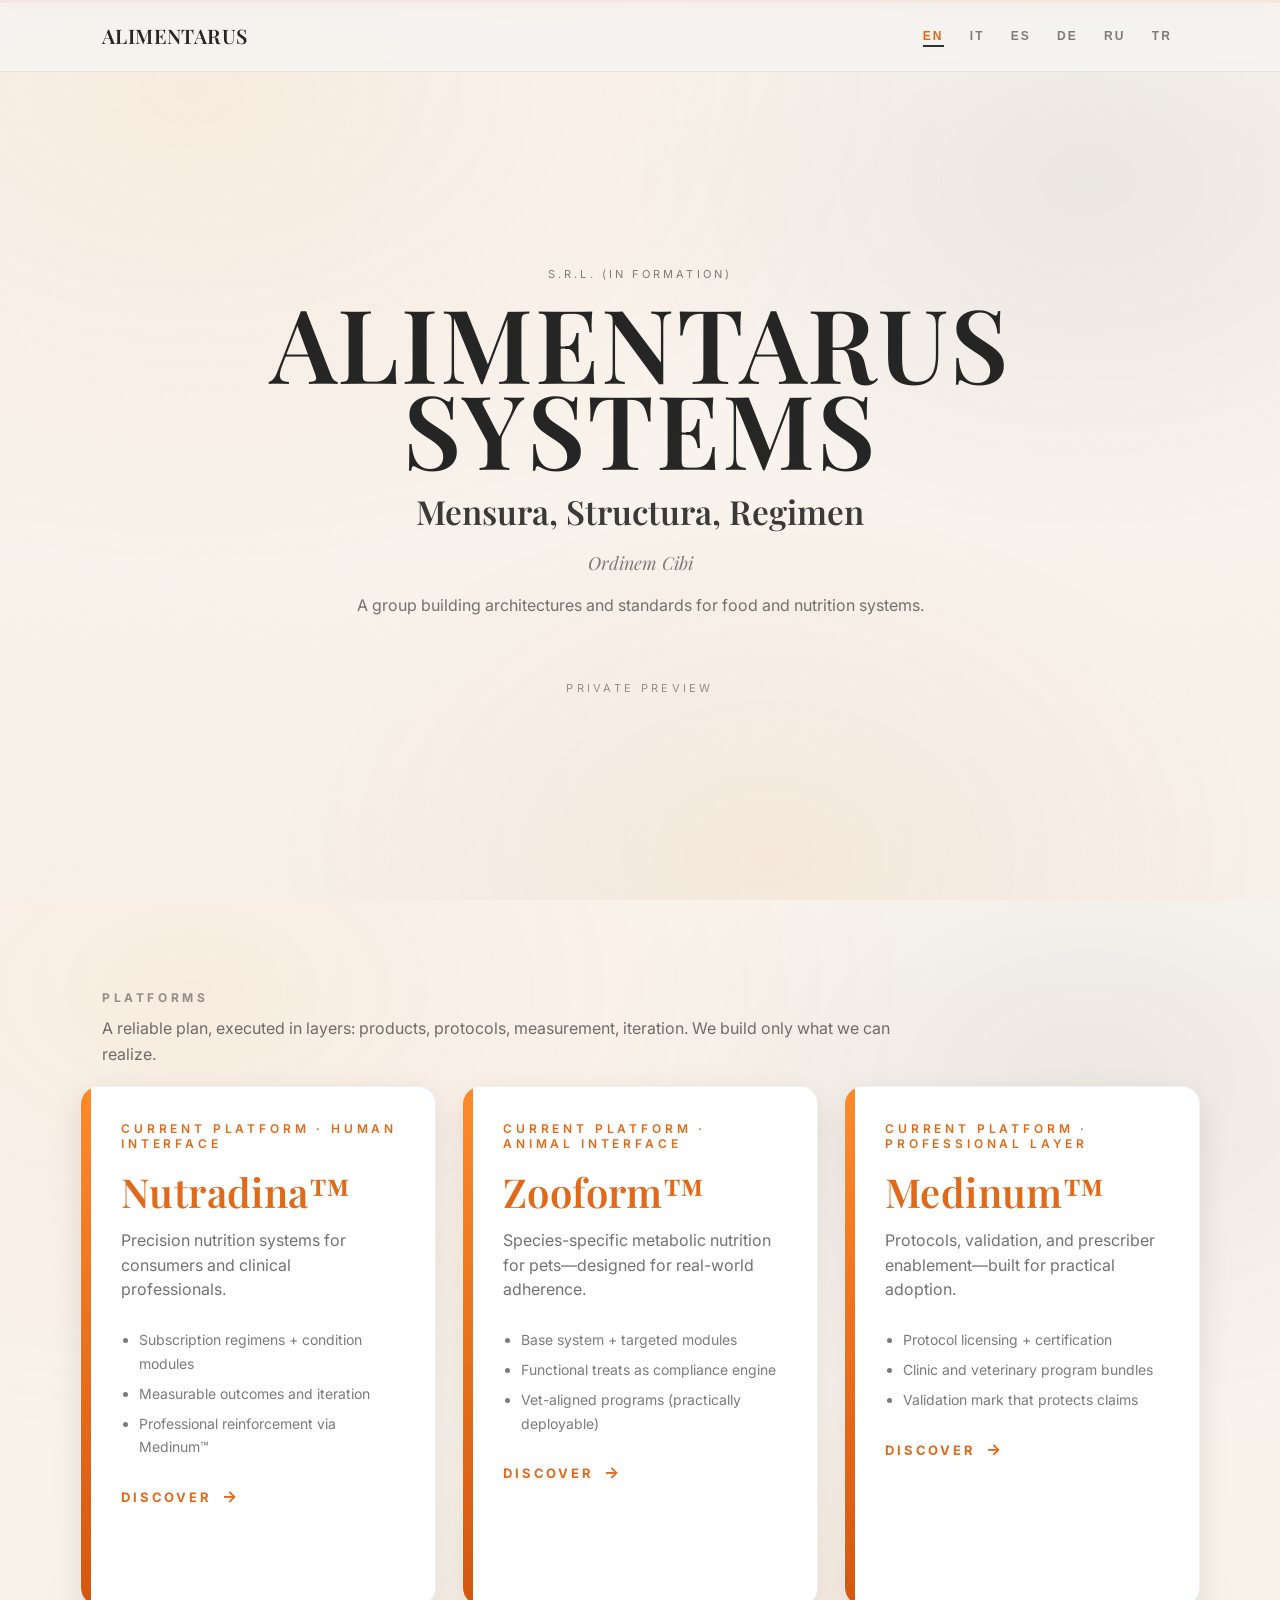
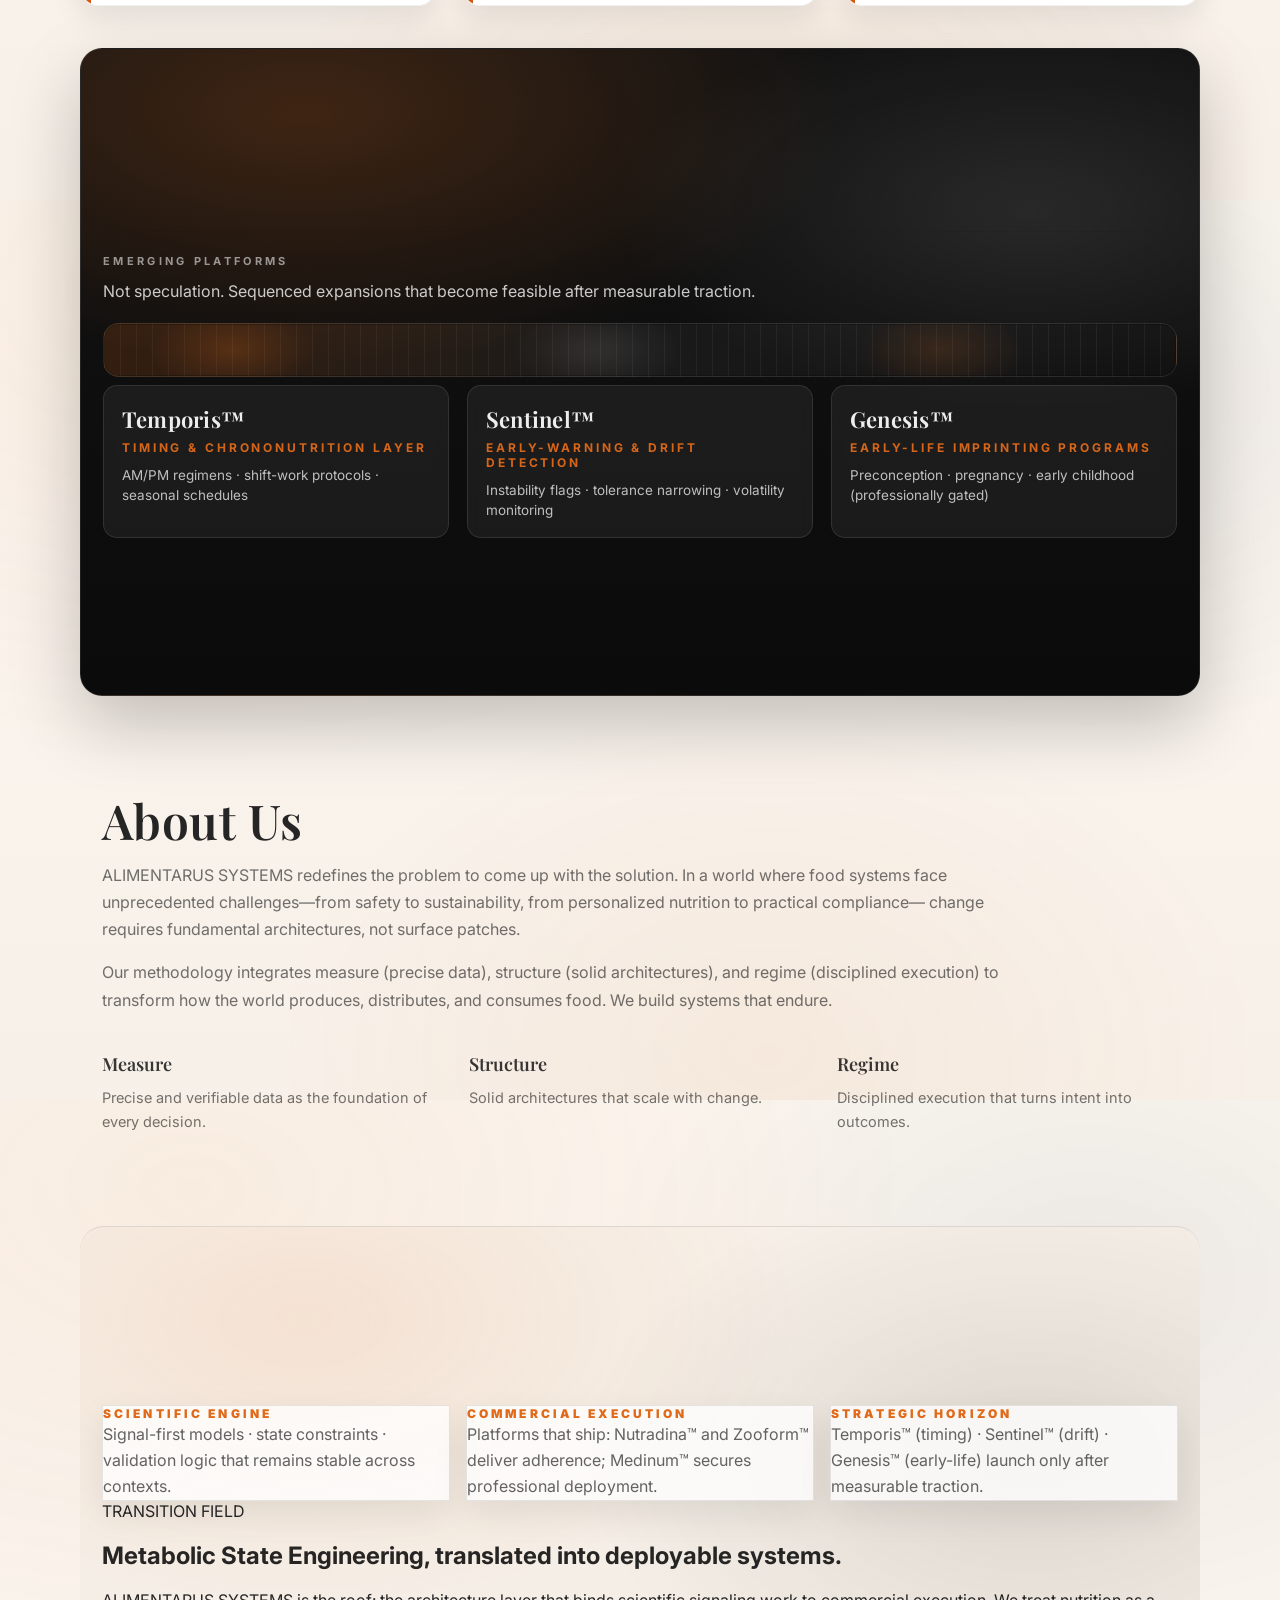
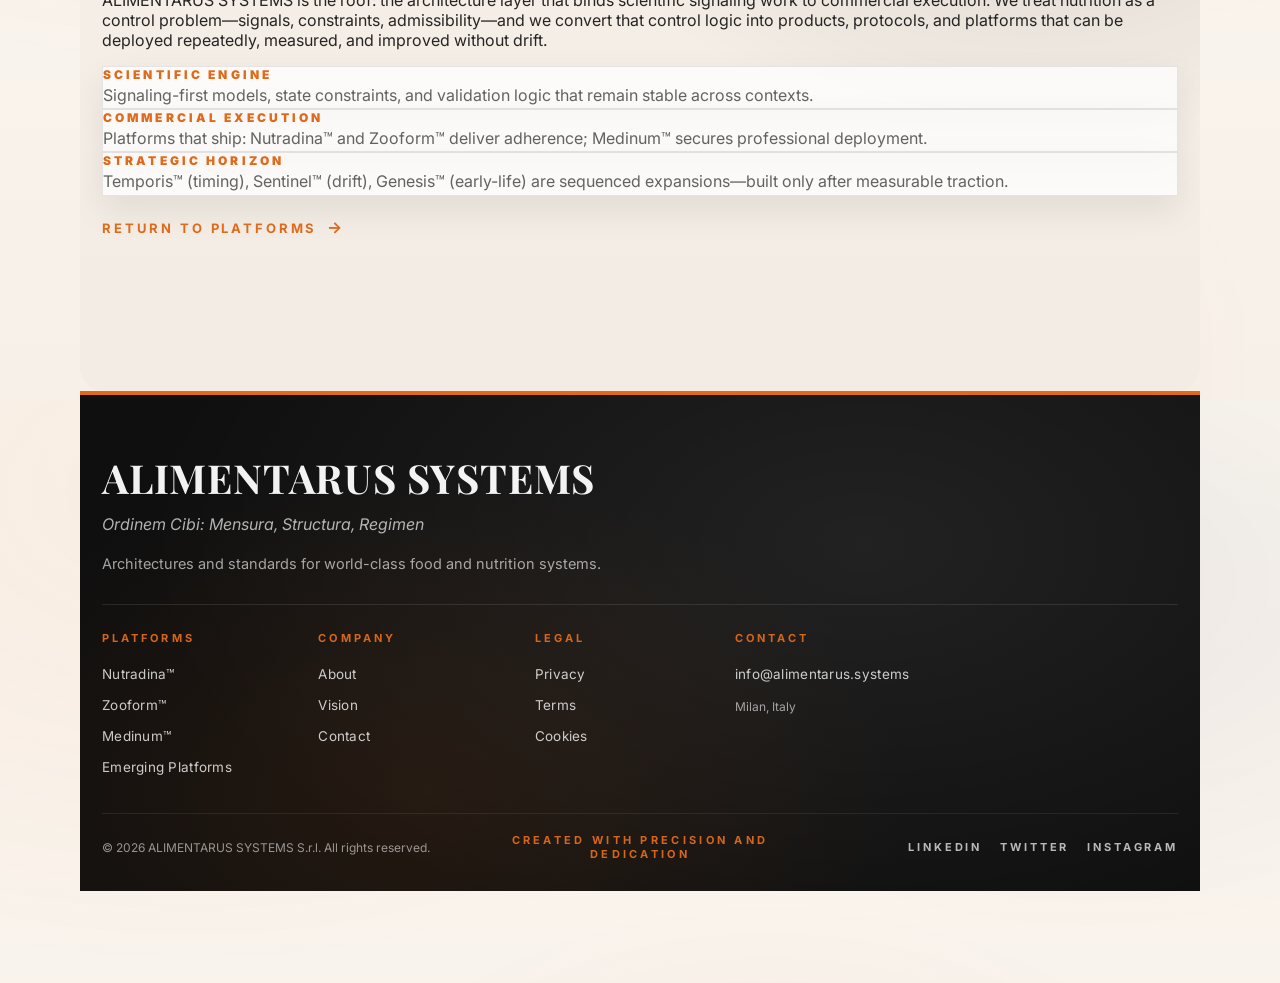
==== commit ab44d0ea: "Update new.html" ====
--- a/new.html
+++ b/new.html
@@ -10,8 +10,7 @@
 
   <link rel="preconnect" href="https://fonts.googleapis.com">
   <link rel="preconnect" href="https://fonts.gstatic.com" crossorigin>
-  <link href="https://fonts.googleapis.com/css2?family=Inter:wght@400;500;600;700&family=Playfair+Display:wght@500;600;700&display=swap" rel="stylesheet">
-  <!-- <link href="https://fonts.googleapis.com/css2?family=Inter:wght@300;400;500;600&family=Playfair+Display:wght@500;600;700&display=swap" rel="stylesheet"> -->
+  <link href="https://fonts.googleapis.com/css2?family=Inter:wght@300;400;500;600&family=Playfair+Display:wght@500;600;700&display=swap" rel="stylesheet">
 
   <link rel="stylesheet" href="assets/style.css">
 </head>
@@ -67,97 +66,6 @@
     <div class="hero__meta">PRIVATE PREVIEW</div>
   </header>
 
-<section class="section attentiongate" id="attention">
-  <div class="wrap">
-    <div class="attentiongate__head">
-      <div class="kicker langblock" data-lang="en">ATTENTION GATE</div>
-      <div class="kicker langblock" data-lang="it" hidden>SOGLIA DI ATTENZIONE</div>
-      <div class="kicker langblock" data-lang="es" hidden">UMBRAL DE ATENCIÓN</div>
-      <div class="kicker langblock" data-lang="de" hidden">AUFMERKSAMKEITS-SCHWELLE</div>
-      <div class="kicker langblock" data-lang="ru" hidden">ПОРОГ ВНИМАНИЯ</div>
-      <div class="kicker langblock" data-lang="tr" hidden">DİKKAT EŞİĞİ</div>
-
-      <h2 class="h2">
-        <span class="langblock" data-lang="en">Ordinary people. Extraordinary clarity.</span>
-        <span class="langblock" data-lang="it" hidden>Persone ordinarie. Chiarezza straordinaria.</span>
-        <span class="langblock" data-lang="es" hidden>Personas normales. Claridad extraordinaria.</span>
-        <span class="langblock" data-lang="de" hidden>Gewöhnliche Menschen. Außergewöhnliche Klarheit.</span>
-        <span class="langblock" data-lang="ru" hidden>Обычные люди. Необычайная ясность.</span>
-        <span class="langblock" data-lang="tr" hidden>Sıradan insanlar. Olağanüstü berraklık.</span>
-      </h2>
-
-      <p class="lead">
-        <span class="langblock" data-lang="en">
-          Not extremes, not influencers. When metabolic noise drops and the system returns to coherence, life looks like this.
-        </span>
-        <span class="langblock" data-lang="it" hidden>
-          Non estremi, non influencer. Quando il rumore metabolico scende e il sistema torna coerente, la vita appare così.
-        </span>
-        <span class="langblock" data-lang="es" hidden>
-          No extremos, no influencers. Cuando baja el ruido metabólico y el sistema vuelve a la coherencia, la vida se ve así.
-        </span>
-        <span class="langblock" data-lang="de" hidden>
-          Keine Extreme, keine Influencer. Wenn metabolisches Rauschen sinkt und das System wieder kohärent wird, sieht das Leben so aus.
-        </span>
-        <span class="langblock" data-lang="ru" hidden>
-          Не крайности и не инфлюенсеры. Когда метаболический шум падает и система возвращается к согласованности, жизнь выглядит так.
-        </span>
-        <span class="langblock" data-lang="tr" hidden>
-          Ne uç örnekler, ne influencer’lar. Metabolik gürültü azalıp sistem yeniden tutarlılığa döndüğünde hayat böyle görünür.
-        </span>
-      </p>
-    </div>
-
-    <div class="attentiongate__grid">
-      <figure class="gatecard">
-        <div class="gatecard__media">
-          <img src="assets/metahuman-man-Bioshield.jpg" alt="Metabolic restoration — BioShield" loading="lazy">
-        </div>
-        <figcaption class="gatecard__cap">
-          <div class="gatecard__title">BioShield<sup>™</sup></div>
-          <div class="gatecard__text">
-            <span class="langblock" data-lang="en">Resilience layer — deployable logic under real constraints.</span>
-            <span class="langblock" data-lang="it" hidden>Strato di resilienza — logica attuabile sotto vincoli reali.</span>
-            <span class="langblock" data-lang="es" hidden>Capa de resiliencia — lógica desplegable bajo restricciones reales.</span>
-            <span class="langblock" data-lang="de" hidden>Resilienz-Ebene — umsetzbare Logik unter realen Zwängen.</span>
-            <span class="langblock" data-lang="ru" hidden>Слой устойчивости — применимая логика при реальных ограничениях.</span>
-            <span class="langblock" data-lang="tr" hidden>Dayanıklılık katmanı — gerçek kısıtlar altında uygulanabilir mantık.</span>
-          </div>
-        </figcaption>
-      </figure>
-
-      <figure class="gatecard">
-        <div class="gatecard__media">
-          <img src="assets/metahuman-woman-Dermashield.jpg" alt="Metabolic restoration — DermaShield" loading="lazy">
-        </div>
-        <figcaption class="gatecard__cap">
-          <div class="gatecard__title">DermaShield<sup>™</sup></div>
-          <div class="gatecard__text">
-            <span class="langblock" data-lang="en">Barrier & recovery interface — validated discipline, not narrative.</span>
-            <span class="langblock" data-lang="it" hidden>Interfaccia barriera & recupero — disciplina validata, non narrativa.</span>
-            <span class="langblock" data-lang="es" hidden>Interfaz barrera y recuperación — disciplina validada, no narrativa.</span>
-            <span class="langblock" data-lang="de" hidden>Barriere- & Regenerations-Interface — validierte Disziplin, keine Erzählung.</span>
-            <span class="langblock" data-lang="ru" hidden>Интерфейс барьера и восстановления — валидированная дисциплина, не повествование.</span>
-            <span class="langblock" data-lang="tr" hidden>Bariyer ve iyileşme arayüzü — anlatı değil, doğrulanmış disiplin.</span>
-          </div>
-        </figcaption>
-      </figure>
-    </div>
-
-    <div class="attentiongate__cta">
-      <a class="cta-link" href="#platforms">
-        <span class="langblock" data-lang="en">See the platforms →</span>
-        <span class="langblock" data-lang="it" hidden>Vedi le piattaforme →</span>
-        <span class="langblock" data-lang="es" hidden>Ver las plataformas →</span>
-        <span class="langblock" data-lang="de" hidden>Plattformen ansehen →</span>
-        <span class="langblock" data-lang="ru" hidden>Смотреть платформы →</span>
-        <span class="langblock" data-lang="tr" hidden>Platformları gör →</span>
-      </a>
-    </div>
-  </div>
-</section>
-
-  
   <!-- PLATFORMS -->
   <section class="section" id="platforms">
     <div class="section-head">
@@ -194,7 +102,7 @@
           <div class="card__kicker langblock" data-lang="ru" hidden>Текущая платформа · Интерфейс человека</div>
           <div class="card__kicker langblock" data-lang="tr" hidden>Mevcut platform · İnsan arayüzü</div>
 
-          <h2 class="card__title platform-name">Nutradina<sup>™</sup></h2>
+          <h2 class="card__title">Nutradina™</h2>
 
           <p class="card__lead langblock" data-lang="en">
             Precision nutrition systems for consumers and clinical professionals.
@@ -267,7 +175,7 @@
           <div class="card__kicker langblock" data-lang="ru" hidden>Текущая платформа · Интерфейс животных</div>
           <div class="card__kicker langblock" data-lang="tr" hidden>Mevcut platform · Hayvan arayüzü</div>
 
-          <h2 class="card__title platform-name">Zooform<sup>™</sup></h2>
+          <h2 class="card__title">Zooform™</h2>
 
           <p class="card__lead langblock" data-lang="en">
             Species-specific metabolic nutrition for pets—designed for real-world adherence.
@@ -340,7 +248,7 @@
           <div class="card__kicker langblock" data-lang="ru" hidden>Текущая платформа · Профессиональный слой</div>
           <div class="card__kicker langblock" data-lang="tr" hidden>Mevcut platform · Profesyonel katman</div>
 
-          <h2 class="card__title platform-name">Medinum<sup>™</sup></h2>
+          <h2 class="card__title">Medinum™</h2>
 
           <p class="card__lead langblock" data-lang="en">
             Protocols, validation, and prescriber enablement—built for practical adoption.
--- a/assets/style.css
+++ b/assets/style.css
@@ -606,47 +606,3 @@
 .focusband .mini__title{
   letter-spacing: .01em;
 }
-
-/* PLATFORM NAMES — holding-level authority */
-.platform__title,
-.card__title,
-.mini__title,
-.platform-name{
-  font-family: "Playfair Display", serif;
-  font-weight: 600;
-  letter-spacing: 0.01em;
-  font-size: clamp(26px, 2.2vw, 34px);
-  line-height: 1.15;
-  color: rgba(20,20,20,.92);
-}
-
-/* Dark focusband variant */
-.focusband .mini__title{
-  color: rgba(255,255,255,.94);
-}
-
-/* PLATFORM DESCRIPTIONS — clarity, no competition */
-.platform__desc,
-.card__desc,
-.mini__text{
-  font-family: "Inter", system-ui, -apple-system, BlinkMacSystemFont, sans-serif;
-  font-weight: 400;
-  font-size: 14.5px;
-  line-height: 1.6;
-  color: rgba(27,27,27,.62);
-}
-
-.focusband .mini__text{
-  color: rgba(255,255,255,.72);
-}
-
-/* Trademark symbol refinement */
-.platform-name sup,
-.platform__title sup,
-.mini__title sup{
-  font-size: .55em;
-  vertical-align: super;
-  margin-left: 1px;
-  opacity: .65;
-  letter-spacing: 0;
-}
